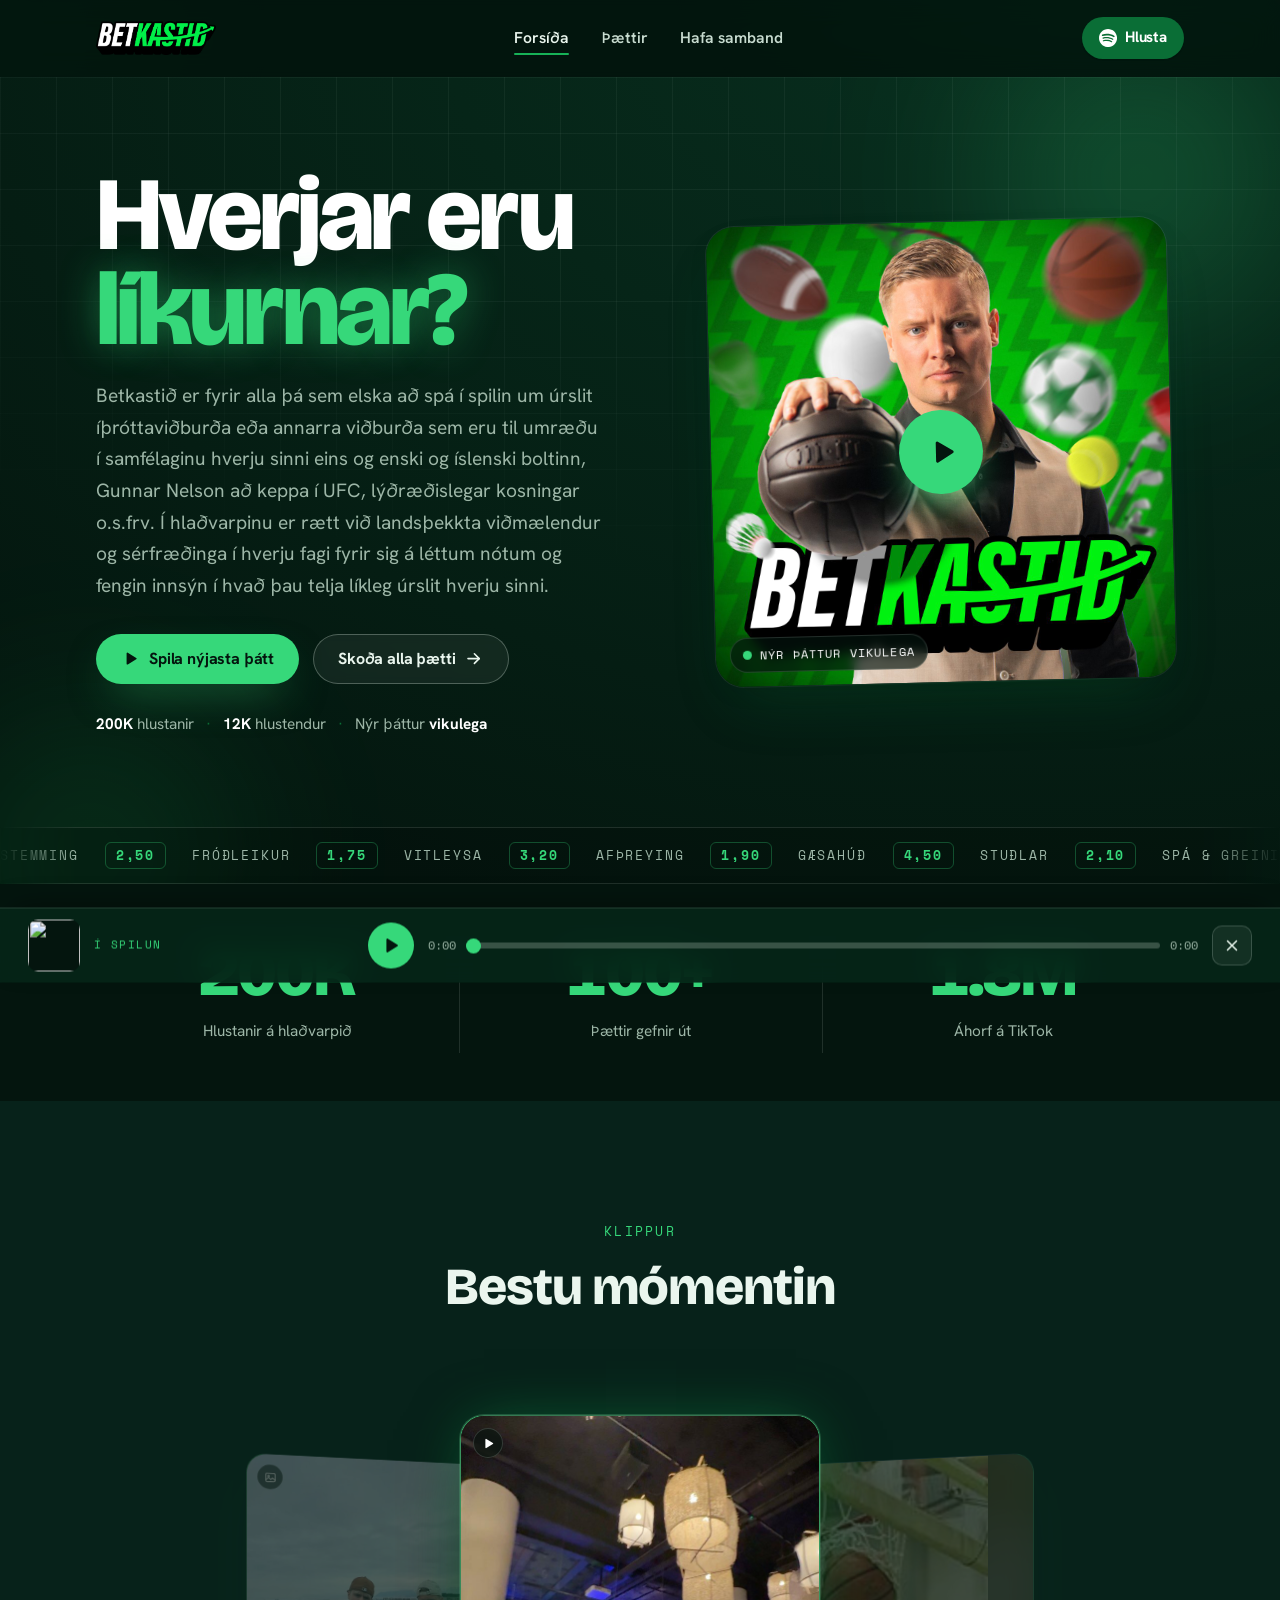
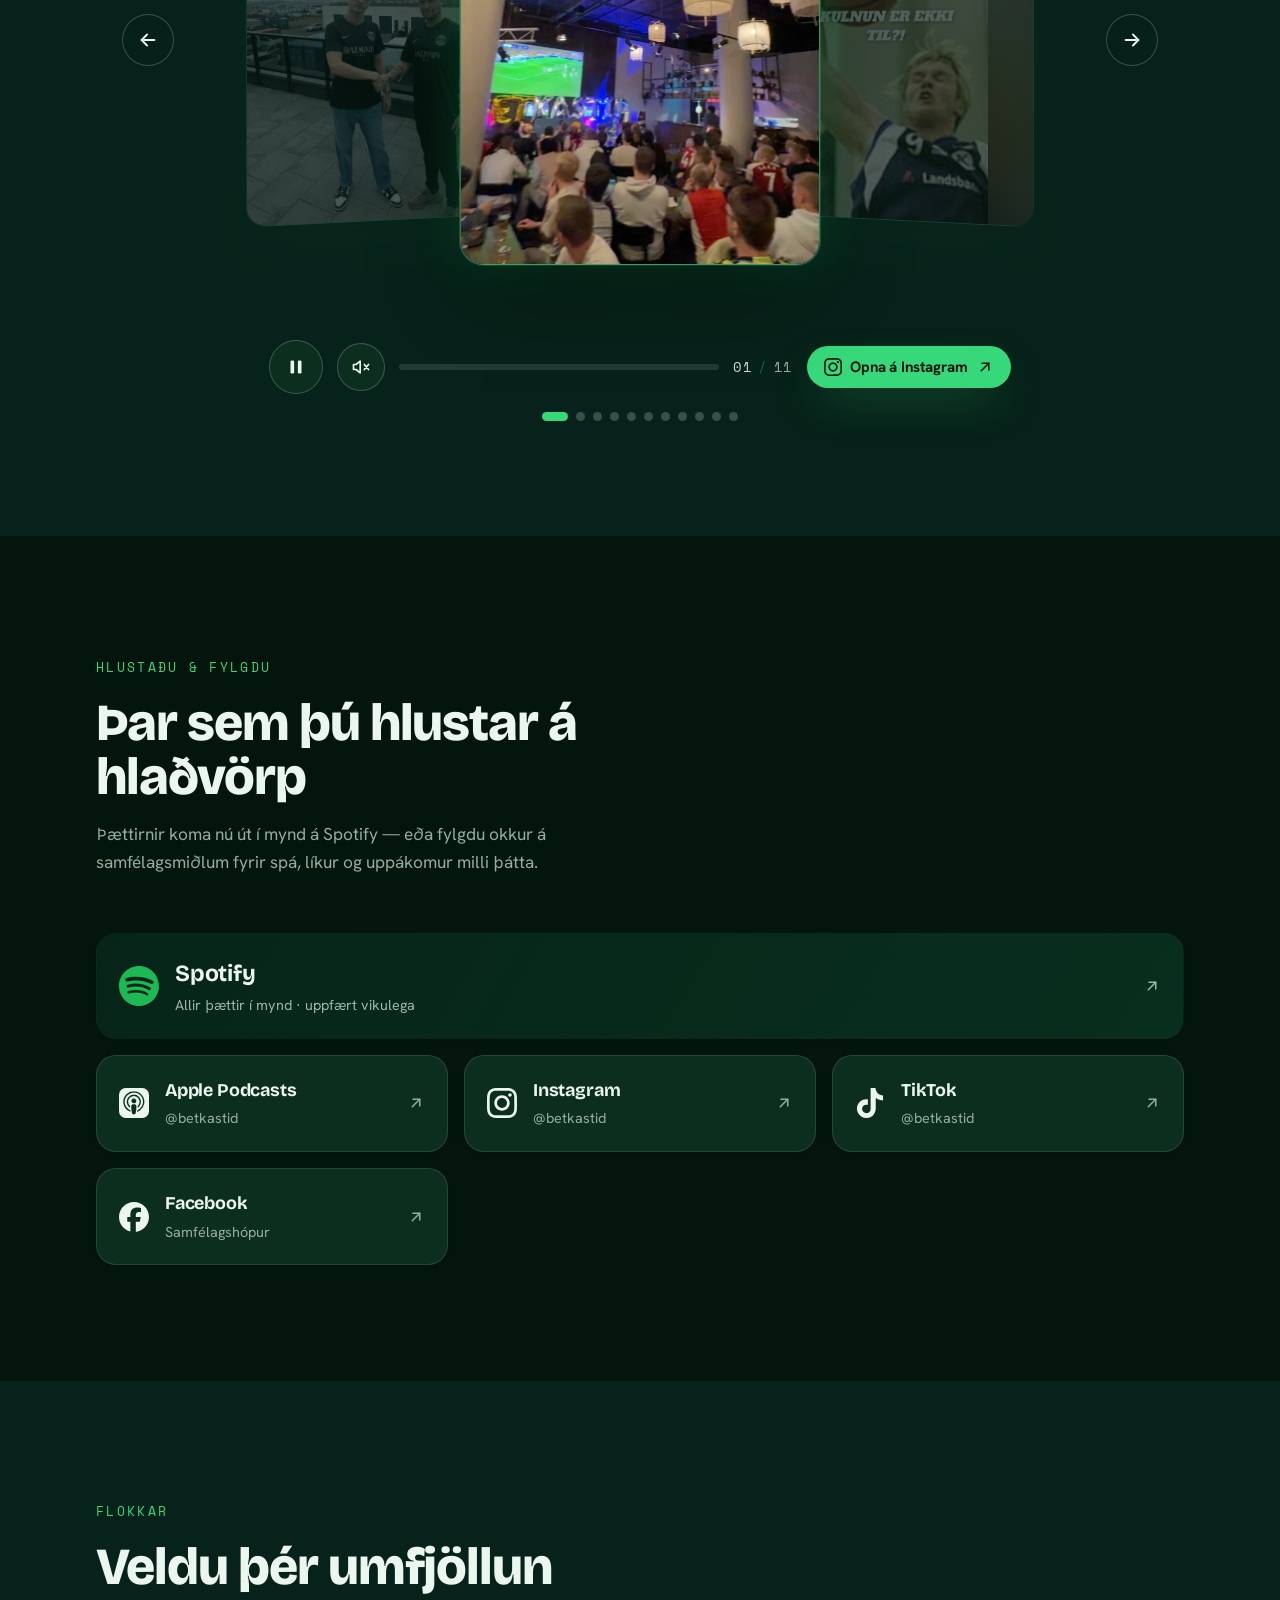
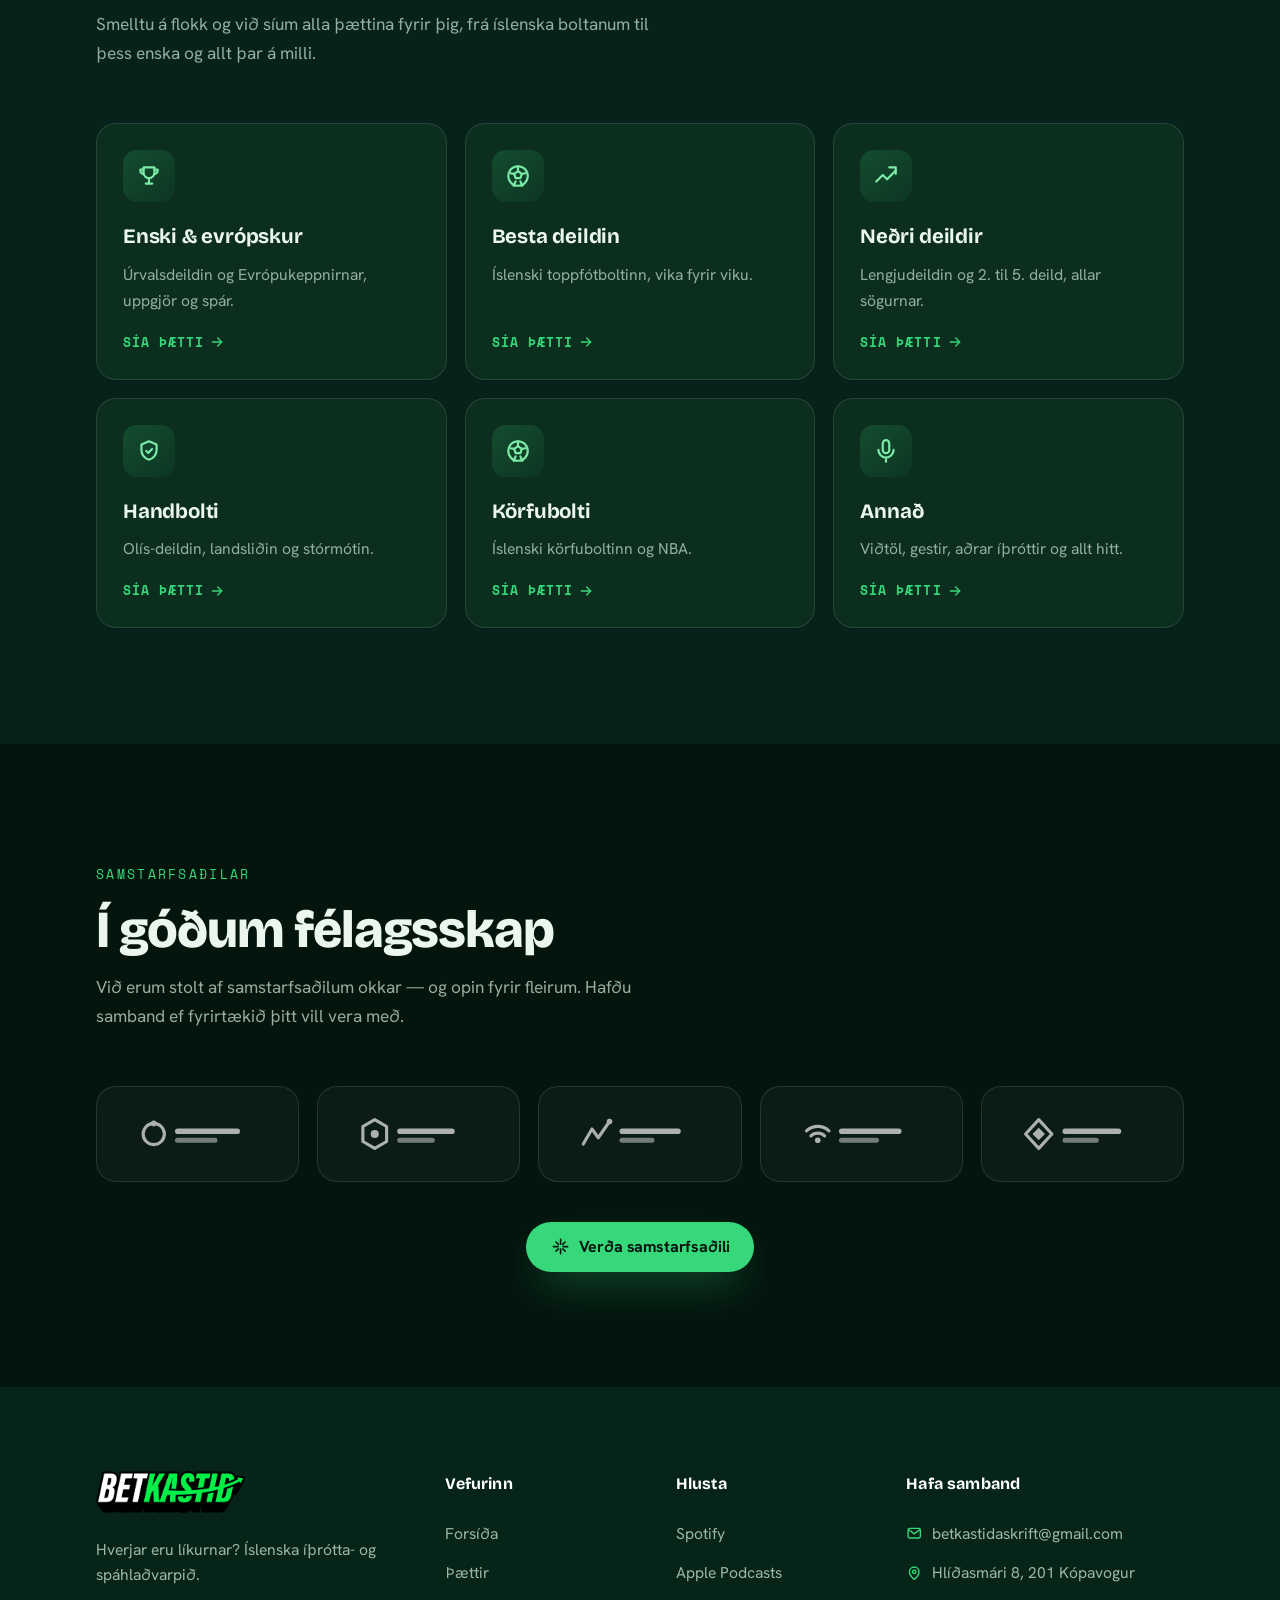
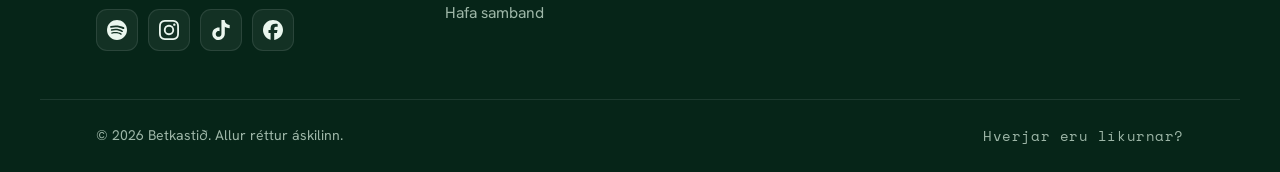
==== index.html @ d3a2aeb3 "Center clips heading; drop subtext and "Fleiri klippur" button Center the "Bestu mómentin" heading a" ====
<!DOCTYPE html>
<html lang="is">
<head>
  <meta charset="UTF-8" />
  <meta name="viewport" content="width=device-width, initial-scale=1, viewport-fit=cover" />
  <script>document.documentElement.classList.add("js");</script>
  <title>Betkastið · Hverjar eru líkurnar?</title>
  <meta name="description" content="Betkastið er hlaðvarpið þar sem við spáum í spilin um úrslit íþróttaviðburða og ræðum málefni líðandi stundar í samfélaginu, af viti, gríni og greiningu." />
  <meta name="theme-color" content="#062518" />
  <meta name="color-scheme" content="dark" />
  <link rel="canonical" href="https://betkastid.is/" />

  <!-- Open Graph / social -->
  <meta property="og:type" content="website" />
  <meta property="og:title" content="Betkastið · Hverjar eru líkurnar?" />
  <meta property="og:description" content="Betkastið er hlaðvarpið þar sem við spáum í spilin um úrslit íþróttaviðburða og ræðum málefni líðandi stundar í samfélaginu, af viti, gríni og greiningu." />
  <meta property="og:locale" content="is_IS" />
  <meta property="og:site_name" content="Betkastið" />
  <meta property="og:url" content="https://betkastid.is/" />
  <meta property="og:image" content="https://betkastid.is/assets/cover-betkastid.jpg" />
  <meta property="og:image:width" content="1200" />
  <meta property="og:image:height" content="1200" />
  <meta property="og:image:alt" content="Betkastið, íþrótta- og spáhlaðvarp" />
  <meta name="twitter:card" content="summary_large_image" />
  <meta name="twitter:image" content="https://betkastid.is/assets/cover-betkastid.jpg" />

  <!-- Favicon / app icons -->
  <link rel="icon" type="image/png" sizes="32x32" href="assets/favicon-32.png" />
  <link rel="icon" type="image/png" sizes="512x512" href="assets/icon-512.png" />
  <link rel="apple-touch-icon" href="assets/apple-touch-icon.png" />

  <link rel="preconnect" href="https://fonts.googleapis.com" />
  <link rel="preconnect" href="https://fonts.gstatic.com" crossorigin />
  <link href="https://fonts.googleapis.com/css2?family=Bricolage+Grotesque:opsz,wght@12..96,600;12..96,700;12..96,800&family=Hanken+Grotesk:wght@400;500;600;700&family=Space+Mono:wght@400;700&display=swap" rel="stylesheet" />

  <link rel="stylesheet" href="styles.css" />
  <script type="application/ld+json">
  {
    "@context": "https://schema.org",
    "@type": "PodcastSeries",
    "name": "Betkastið",
    "alternateName": "Hverjar eru líkurnar?",
    "description": "Íslenska íþrótta- og spáhlaðvarpið. Spá, líkur og léttar samræður um stóru málin — íþróttaviðburði og málefni líðandi stundar.",
    "inLanguage": "is",
    "url": "https://betkastid.is",
    "image": "https://betkastid.is/assets/cover-betkastid.jpg",
    "sameAs": [
      "https://open.spotify.com/show/7bT5TGtyCpSrZZnTYmk7fm",
      "https://www.instagram.com/betkastid/",
      "https://www.tiktok.com/@betkastid"
    ]
  }
  </script>
</head>
<body>
  <a class="skip-link" href="#efni">Beint í meginmál</a>

  <svg aria-hidden="true" focusable="false" width="0" height="0" style="position:absolute">
    <!-- Brand glyphs (fill, 24x24) -->
    <symbol id="i-spotify" viewBox="0 0 24 24"><path d="M12 0C5.4 0 0 5.4 0 12s5.4 12 12 12 12-5.4 12-12S18.66 0 12 0zm5.521 17.34c-.24.359-.66.48-1.021.24-2.82-1.74-6.36-2.101-10.561-1.141-.418.122-.779-.179-.899-.539-.12-.421.18-.78.54-.9 4.56-1.021 8.52-.6 11.64 1.32.42.18.479.659.301 1.02zm1.44-3.3c-.301.42-.841.6-1.262.3-3.239-1.98-8.159-2.58-11.939-1.38-.479.12-1.02-.12-1.14-.6-.12-.48.12-1.021.6-1.141C9.6 9.9 15 10.561 18.72 12.84c.361.181.54.78.241 1.2zm.12-3.36C15.24 8.4 8.82 8.16 5.16 9.301c-.6.179-1.2-.181-1.38-.721-.18-.601.18-1.2.72-1.381 4.26-1.26 11.28-1.02 15.721 1.621.539.3.719 1.02.419 1.56-.299.421-1.02.599-1.559.3z"/></symbol>
    <symbol id="i-apple" viewBox="0 0 24 24"><path d="M5.34 0A5.328 5.328 0 000 5.34v13.32A5.328 5.328 0 005.34 24h13.32A5.328 5.328 0 0024 18.66V5.34A5.328 5.328 0 0018.66 0zm6.525 2.568c2.336 0 4.448.902 6.056 2.587 1.224 1.272 1.912 2.619 2.264 4.392.12.59.12 2.2.007 2.864a8.506 8.506 0 01-3.24 5.296c-.608.46-2.096 1.261-2.336 1.261-.088 0-.096-.091-.056-.46.072-.592.144-.715.48-.856.536-.224 1.448-.874 2.008-1.435a7.644 7.644 0 002.008-3.536c.208-.824.184-2.656-.048-3.504-.728-2.696-2.928-4.792-5.624-5.352-.784-.16-2.208-.16-3 0-2.728.56-4.984 2.76-5.672 5.528-.184.752-.184 2.584 0 3.336.456 1.832 1.64 3.512 3.192 4.512.304.2.672.408.824.472.336.144.408.264.472.856.04.36.03.464-.056.464-.056 0-.464-.176-.896-.384l-.04-.03c-2.472-1.216-4.056-3.274-4.632-6.012-.144-.706-.168-2.392-.03-3.04.36-1.74 1.048-3.1 2.192-4.304 1.648-1.737 3.768-2.656 6.128-2.656zm.134 2.81c.409.004.803.04 1.106.106 2.784.62 4.76 3.408 4.376 6.174-.152 1.114-.536 2.03-1.216 2.88-.336.43-1.152 1.15-1.296 1.15-.023 0-.048-.272-.048-.603v-.605l.416-.496c1.568-1.878 1.456-4.502-.256-6.224-.664-.67-1.432-1.064-2.424-1.246-.64-.118-.776-.118-1.448-.008-1.02.167-1.81.562-2.512 1.256-1.72 1.704-1.832 4.342-.264 6.222l.413.496v.608c0 .336-.027.608-.06.608-.03 0-.264-.16-.512-.36l-.034-.011c-.832-.664-1.568-1.842-1.872-2.997-.184-.698-.184-2.024.008-2.72.504-1.878 1.888-3.335 3.808-4.019.41-.145 1.133-.22 1.814-.211zm-.13 2.99c.31 0 .62.06.844.178.488.253.888.745 1.04 1.259.464 1.578-1.208 2.96-2.72 2.254h-.015c-.712-.331-1.096-.956-1.104-1.77 0-.733.408-1.371 1.112-1.745.224-.117.534-.176.844-.176zm-.011 4.728c.988-.004 1.706.349 1.97.97.198.464.124 1.932-.218 4.302-.232 1.656-.36 2.074-.68 2.356-.44.39-1.064.498-1.656.288h-.003c-.716-.257-.87-.605-1.164-2.644-.341-2.37-.416-3.838-.218-4.302.262-.616.974-.966 1.97-.97z"/></symbol>
    <symbol id="i-youtube" viewBox="0 0 24 24"><path d="M23.498 6.186a3.016 3.016 0 0 0-2.122-2.136C19.505 3.545 12 3.545 12 3.545s-7.505 0-9.377.505A3.017 3.017 0 0 0 .502 6.186C0 8.07 0 12 0 12s0 3.93.502 5.814a3.016 3.016 0 0 0 2.122 2.136c1.871.505 9.376.505 9.376.505s7.505 0 9.377-.505a3.015 3.015 0 0 0 2.122-2.136C24 15.93 24 12 24 12s0-3.93-.502-5.814zM9.545 15.568V8.432L15.818 12l-6.273 3.568z"/></symbol>
    <symbol id="i-instagram" viewBox="0 0 24 24"><path d="M7.0301.084c-1.2768.0602-2.1487.264-2.911.5634-.7888.3075-1.4575.72-2.1228 1.3877-.6652.6677-1.075 1.3368-1.3802 2.127-.2954.7638-.4956 1.6365-.552 2.914-.0564 1.2775-.0689 1.6882-.0626 4.947.0062 3.2586.0206 3.6671.0825 4.9473.061 1.2765.264 2.1482.5635 2.9107.308.7889.72 1.4573 1.388 2.1228.6679.6655 1.3365 1.0743 2.1285 1.38.7632.295 1.6361.4961 2.9134.552 1.2773.056 1.6884.069 4.9462.0627 3.2578-.0062 3.668-.0207 4.9478-.0814 1.28-.0607 2.147-.2652 2.9098-.5633.7889-.3086 1.4578-.72 2.1228-1.3881.665-.6682 1.0745-1.3378 1.3795-2.1284.2957-.7632.4966-1.636.552-2.9124.056-1.2809.0692-1.6898.063-4.948-.0063-3.2583-.021-3.6668-.0817-4.9465-.0607-1.2797-.264-2.1487-.5633-2.9117-.3084-.7889-.72-1.4568-1.3876-2.1228C21.2982 1.33 20.628.9208 19.8378.6165 19.074.321 18.2017.1197 16.9244.0645 15.6471.0093 15.236-.005 11.977.0014 8.718.0076 8.31.0215 7.0301.0839m.1402 21.6932c-1.17-.0509-1.8053-.2453-2.2287-.408-.5606-.216-.96-.4771-1.3819-.895-.422-.4178-.6811-.8186-.9-1.378-.1644-.4234-.3624-1.058-.4171-2.228-.0595-1.2645-.072-1.6442-.079-4.848-.007-3.2037.0053-3.583.0607-4.848.05-1.169.2456-1.805.408-2.2282.216-.5613.4762-.96.895-1.3816.4188-.4217.8184-.6814 1.3783-.9003.423-.1651 1.0575-.3614 2.227-.4171 1.2655-.06 1.6447-.072 4.848-.079 3.2033-.007 3.5835.005 4.8495.0608 1.169.0508 1.8053.2445 2.228.408.5608.216.96.4754 1.3816.895.4217.4194.6816.8176.9005 1.3787.1653.4217.3617 1.056.4169 2.2263.0602 1.2655.0739 1.645.0796 4.848.0058 3.203-.0055 3.5834-.061 4.848-.051 1.17-.245 1.8055-.408 2.2294-.216.5604-.4763.96-.8954 1.3814-.419.4215-.8181.6811-1.3783.9-.4224.1649-1.0577.3617-2.2262.4174-1.2656.0595-1.6448.072-4.8493.079-3.2045.007-3.5825-.006-4.848-.0608M16.953 5.5864A1.44 1.44 0 1 0 18.39 4.144a1.44 1.44 0 0 0-1.437 1.4424M5.8385 12.012c.0067 3.4032 2.7706 6.1557 6.173 6.1493 3.4026-.0065 6.157-2.7701 6.1506-6.1733-.0065-3.4032-2.771-6.1565-6.174-6.1498-3.403.0067-6.156 2.771-6.1496 6.1738M8 12.0077a4 4 0 1 1 4.008 3.9921A3.9996 3.9996 0 0 1 8 12.0077"/></symbol>
    <symbol id="i-tiktok" viewBox="0 0 24 24"><path d="M12.525.02c1.31-.02 2.61-.01 3.91-.02.08 1.53.63 3.09 1.75 4.17 1.12 1.11 2.7 1.62 4.24 1.79v4.03c-1.44-.05-2.89-.35-4.2-.97-.57-.26-1.1-.59-1.62-.93-.01 2.92.01 5.84-.02 8.75-.08 1.4-.54 2.79-1.35 3.94-1.31 1.92-3.58 3.17-5.91 3.21-1.43.08-2.86-.31-4.08-1.03-2.02-1.19-3.44-3.37-3.65-5.71-.02-.5-.03-1-.01-1.49.18-1.9 1.12-3.72 2.58-4.96 1.66-1.44 3.98-2.13 6.15-1.72.02 1.48-.04 2.96-.04 4.44-.99-.32-2.15-.23-3.02.37-.63.41-1.11 1.04-1.36 1.75-.21.51-.15 1.07-.14 1.61.24 1.64 1.82 3.02 3.5 2.87 1.12-.01 2.19-.66 2.77-1.61.19-.33.4-.67.41-1.06.1-1.79.06-3.57.07-5.36.01-4.03-.01-8.05.02-12.07z"/></symbol>
    <symbol id="i-facebook" viewBox="0 0 24 24"><path d="M9.101 23.691v-7.98H6.627v-3.667h2.474v-1.58c0-4.085 1.848-5.978 5.858-5.978.401 0 .955.042 1.468.103a8.68 8.68 0 0 1 1.141.195v3.325a8.623 8.623 0 0 0-.653-.036 26.805 26.805 0 0 0-.733-.009c-.707 0-1.259.096-1.675.309a1.686 1.686 0 0 0-.679.622c-.258.42-.374.995-.374 1.752v1.297h3.919l-.386 2.103-.287 1.564h-3.246v8.245C19.396 23.238 24 18.179 24 12.044c0-6.627-5.373-12-12-12s-12 5.373-12 12c0 5.625 3.872 10.35 9.101 11.647z"/></symbol>

    <!-- UI glyphs (stroke, 24x24) -->
    <symbol id="i-play" viewBox="0 0 24 24"><path d="M7 5.5v13a1 1 0 0 0 1.52.86l10.5-6.5a1 1 0 0 0 0-1.72L8.52 4.64A1 1 0 0 0 7 5.5Z"/></symbol>
    <symbol id="i-pause" viewBox="0 0 24 24"><rect x="6" y="5" width="4" height="14" rx="1.4"/><rect x="14" y="5" width="4" height="14" rx="1.4"/></symbol>
    <symbol id="i-arrow-ur" viewBox="0 0 24 24" fill="none" stroke="currentColor" stroke-width="2" stroke-linecap="round" stroke-linejoin="round"><path d="M7 17 17 7"/><path d="M8 7h9v9"/></symbol>
    <symbol id="i-arrow-r" viewBox="0 0 24 24" fill="none" stroke="currentColor" stroke-width="2" stroke-linecap="round" stroke-linejoin="round"><path d="M5 12h14"/><path d="m13 6 6 6-6 6"/></symbol>
    <symbol id="i-menu" viewBox="0 0 24 24" fill="none" stroke="currentColor" stroke-width="2" stroke-linecap="round"><path d="M3 6h18M3 12h18M3 18h18"/></symbol>
    <symbol id="i-close" viewBox="0 0 24 24" fill="none" stroke="currentColor" stroke-width="2" stroke-linecap="round"><path d="M6 6 18 18M18 6 6 18"/></symbol>
    <symbol id="i-search" viewBox="0 0 24 24" fill="none" stroke="currentColor" stroke-width="2" stroke-linecap="round" stroke-linejoin="round"><circle cx="11" cy="11" r="7"/><path d="m20 20-3.6-3.6"/></symbol>
    <symbol id="i-star" viewBox="0 0 24 24"><path d="m12 2.5 2.95 5.98 6.6.96-4.77 4.65 1.12 6.57L12 18.56l-5.9 3.1 1.13-6.57L2.45 9.44l6.6-.96L12 2.5Z"/></symbol>
    <symbol id="i-check" viewBox="0 0 24 24" fill="none" stroke="currentColor" stroke-width="2.4" stroke-linecap="round" stroke-linejoin="round"><path d="m20 6-11 11-5-5"/></symbol>
    <symbol id="i-trend" viewBox="0 0 24 24" fill="none" stroke="currentColor" stroke-width="2" stroke-linecap="round" stroke-linejoin="round"><path d="M3 17 9 11l4 4 8-8"/><path d="M15 4h6v6"/></symbol>
    <symbol id="i-mic" viewBox="0 0 24 24" fill="none" stroke="currentColor" stroke-width="2" stroke-linecap="round" stroke-linejoin="round"><rect x="9" y="2" width="6" height="12" rx="3"/><path d="M5 11a7 7 0 0 0 14 0M12 18v4"/></symbol>
    <symbol id="i-calendar" viewBox="0 0 24 24" fill="none" stroke="currentColor" stroke-width="2" stroke-linecap="round" stroke-linejoin="round"><rect x="3" y="5" width="18" height="16" rx="2.5"/><path d="M3 9h18M8 3v4M16 3v4"/></symbol>
    <symbol id="i-ball" viewBox="0 0 24 24" fill="none" stroke="currentColor" stroke-width="2" stroke-linecap="round" stroke-linejoin="round"><circle cx="12" cy="12" r="9"/><path d="M12 7.5 15.5 10l-1.3 4h-4.4L8.5 10 12 7.5Z"/><path d="M12 3v4.5M5 9.5l3.5.5M19 9.5l-3.5.5M8 21l1.8-4M16 21l-1.8-4"/></symbol>
    <symbol id="i-trophy" viewBox="0 0 24 24" fill="none" stroke="currentColor" stroke-width="2" stroke-linecap="round" stroke-linejoin="round"><path d="M7 4h10v5a5 5 0 0 1-10 0V4Z"/><path d="M7 6H4v1a3 3 0 0 0 3 3M17 6h3v1a3 3 0 0 1-3 3M9 19h6M12 14v5"/></symbol>
    <symbol id="i-shield" viewBox="0 0 24 24" fill="none" stroke="currentColor" stroke-width="2" stroke-linecap="round" stroke-linejoin="round"><path d="M12 3 5 6v5c0 4.2 2.9 8 7 9 4.1-1 7-4.8 7-9V6l-7-3Z"/><path d="m9.5 12 1.8 1.8 3.5-3.6"/></symbol>
    <symbol id="i-mail" viewBox="0 0 24 24" fill="none" stroke="currentColor" stroke-width="2" stroke-linecap="round" stroke-linejoin="round"><rect x="3" y="5" width="18" height="14" rx="2.5"/><path d="m4 7 8 6 8-6"/></symbol>
    <symbol id="i-pin" viewBox="0 0 24 24" fill="none" stroke="currentColor" stroke-width="2" stroke-linecap="round" stroke-linejoin="round"><path d="M12 21s7-5.5 7-11a7 7 0 0 0-14 0c0 5.5 7 11 7 11Z"/><circle cx="12" cy="10" r="2.5"/></symbol>
    <symbol id="i-spark" viewBox="0 0 24 24" fill="none" stroke="currentColor" stroke-width="2" stroke-linecap="round" stroke-linejoin="round"><path d="M12 3v6M12 15v6M3 12h6M15 12h6"/><path d="m6.3 6.3 3 3M14.7 14.7l3 3M17.7 6.3l-3 3M9.3 14.7l-3 3"/></symbol>
    <symbol id="i-quote" viewBox="0 0 24 24"><path d="M9.5 6C6.5 6 4 8.5 4 11.5V18h6.5v-6.5H7.2c0-1.8 1-3 2.8-3.2L9.5 6Zm10 0c-3 0-5.5 2.5-5.5 5.5V18H20.5v-6.5h-3.3c0-1.8 1-3 2.8-3.2L19.5 6Z"/></symbol>
    <symbol id="i-volume" viewBox="0 0 24 24" fill="none" stroke="currentColor" stroke-width="2" stroke-linecap="round" stroke-linejoin="round"><path d="M11 5 6 9H3v6h3l5 4V5Z"/><path d="M15.5 8.5a5 5 0 0 1 0 7M18.5 5.5a9 9 0 0 1 0 13"/></symbol>
    <symbol id="i-mute" viewBox="0 0 24 24" fill="none" stroke="currentColor" stroke-width="2" stroke-linecap="round" stroke-linejoin="round"><path d="M11 5 6 9H3v6h3l5 4V5Z"/><path d="m16 9 5 6M21 9l-5 6"/></symbol>
    <symbol id="i-image" viewBox="0 0 24 24" fill="none" stroke="currentColor" stroke-width="2" stroke-linecap="round" stroke-linejoin="round"><rect x="3" y="4" width="18" height="16" rx="2.5"/><circle cx="8.5" cy="9.5" r="1.5"/><path d="m4 16.5 4.5-4.5 4 4 3-3L21 17"/></symbol>
  </svg>

  <!-- ============ HEADER ============ -->
  <header class="site-header" id="efst" data-header>
    <div class="container header-inner">
      <a class="brand" href="index.html" aria-label="Betkastið forsíða">
        <img class="brand-logo" src="assets/logo-betkastid.png" alt="Betkastið" width="778" height="220" />
      </a>

      <nav class="nav" id="primary-nav" aria-label="Aðalvalmynd">
        <a href="index.html" aria-current="page">Forsíða</a>
        <a href="thaettir.html">Þættir</a>
        <a href="hafa-samband.html">Hafa samband</a>
      </nav>

      <div class="header-actions">
        <a class="btn btn-primary btn-sm" href="https://open.spotify.com/show/7bT5TGtyCpSrZZnTYmk7fm" target="_blank" rel="noopener">
          <svg class="ic" aria-hidden="true"><use href="#i-spotify"></use></svg>
          <span>Hlusta</span>
        </a>
        <button class="nav-toggle" type="button" aria-label="Opna valmynd" aria-expanded="false" aria-controls="primary-nav" data-nav-toggle>
          <svg class="ic" aria-hidden="true"><use href="#i-menu"></use></svg>
        </button>
      </div>
    </div>
  </header>

  <main id="efni">

    <!-- ============ HERO ============ -->
    <section class="hero">
      <div class="hero-bg" aria-hidden="true">
        <span class="glow glow-1"></span>
        <span class="glow glow-2"></span>
        <span class="grid-lines"></span>
      </div>

      <div class="container hero-grid">
        <div class="hero-copy">
          <h1 class="hero-title">Hverjar eru<br><span class="accent">líkurnar?</span></h1>
          <p class="hero-lead">
            Betkastið er fyrir alla þá sem elska að spá í spilin um úrslit íþróttaviðburða
            eða annarra viðburða sem eru til umræðu í samfélaginu hverju sinni eins og enski
            og íslenski boltinn, Gunnar Nelson að keppa í UFC, lýðræðislegar kosningar o.s.frv.
            Í hlaðvarpinu er rætt við landsþekkta viðmælendur og sérfræðinga í hverju fagi
            fyrir sig á léttum nótum og fengin innsýn í hvað þau telja líkleg úrslit hverju sinni.
          </p>

          <div class="hero-cta">
            <button class="btn btn-bright" type="button" id="play-latest" data-play-latest>
              <svg class="ic" aria-hidden="true"><use href="#i-play"></use></svg>
              Spila nýjasta þátt
            </button>
            <a class="btn btn-ghost-dark" href="thaettir.html">
              Skoða alla þætti
              <svg class="ic" aria-hidden="true"><use href="#i-arrow-r"></use></svg>
            </a>
          </div>

          <p class="hero-stats">
            <span><strong>200K</strong> hlustanir</span>
            <span class="hero-stats-dot" aria-hidden="true">·</span>
            <span><strong>12K</strong> hlustendur</span>
            <span class="hero-stats-dot" aria-hidden="true">·</span>
            <span>Nýr þáttur <strong>vikulega</strong></span>
          </p>
        </div>

        <div class="hero-figure">
          <div class="hero-cover">
            <img class="hero-cover-img" src="assets/cover-betkastid.jpg" alt="Betkastið — íþrótta- og spáhlaðvarpið" width="900" height="900" />
            <button class="hero-cover-play" type="button" data-play-latest aria-label="Spila nýjasta þátt">
              <svg class="ic" aria-hidden="true"><use href="#i-play"></use></svg>
            </button>
            <span class="hero-cover-tag"><span class="pulse" aria-hidden="true"></span> Nýr þáttur vikulega</span>
          </div>
        </div>
      </div>

      <div class="ticker" aria-hidden="true">
        <div class="ticker-track">
          <span>Stemming</span><span class="odd">2,50</span>
          <span>Fróðleikur</span><span class="odd">1,75</span>
          <span>Vitleysa</span><span class="odd">3,20</span>
          <span>Afþreying</span><span class="odd">1,90</span>
          <span>Gæsahúð</span><span class="odd">4,50</span>
          <span>Stuðlar</span><span class="odd">2,10</span>
          <span>Spá &amp; greining</span><span class="odd">1,60</span>
          <span>Hverjar eru líkurnar?</span><span class="odd">★</span>
          <span>Stemming</span><span class="odd">2,50</span>
          <span>Fróðleikur</span><span class="odd">1,75</span>
          <span>Vitleysa</span><span class="odd">3,20</span>
          <span>Afþreying</span><span class="odd">1,90</span>
          <span>Gæsahúð</span><span class="odd">4,50</span>
          <span>Stuðlar</span><span class="odd">2,10</span>
          <span>Spá &amp; greining</span><span class="odd">1,60</span>
          <span>Hverjar eru líkurnar?</span><span class="odd">★</span>
        </div>
      </div>
    </section>

    <!-- ============ STATS ============ -->
    <section class="stats" aria-label="Tölfræði">
      <div class="container stats-grid">
        <div class="stat" data-reveal>
          <span class="stat-num" data-count="200" data-suffix="K">0</span>
          <span class="stat-label">Hlustanir á hlaðvarpið</span>
        </div>
        <div class="stat" data-reveal>
          <span class="stat-num" data-count="100" data-suffix="+">0</span>
          <span class="stat-label">Þættir gefnir út</span>
        </div>
        <div class="stat" data-reveal>
          <span class="stat-num" data-count="1.8" data-decimals="1" data-dec-sep="." data-suffix="M">0</span>
          <span class="stat-label">Áhorf á TikTok</span>
        </div>
      </div>
    </section>

    <!-- ============ CLIPS ============ -->
    <section class="section section-alt" id="klippur">
      <div class="container">
        <header class="section-head section-head-center" data-reveal>
          <p class="eyebrow">Klippur</p>
          <h2 class="section-title">Bestu mómentin</h2>
        </header>

        <!-- Sjálfspilandi klippu-skyggnusýning (coverflow). Myndböndin eru hýst í
             assets/clips/ (sótt af Instagram @betkastid) og spilast beint á síðunni;
             myndafærslur birtast sem myndir. Bættu við klippu með því að afrita <li>
             hér að neðan — data-type="video" með .mp4 + .jpg, eða data-type="image"
             með .jpg. Teljari, punktar, hljóð og spilun uppfærast sjálfkrafa. -->
        <div class="clipshow" data-clipshow data-interval="6000" role="group"
             aria-roledescription="skyggnusýning" aria-label="Klippur úr Betkastinu" data-reveal>
          <div class="clipshow-stage" data-clipshow-stage>
            <button class="clipshow-arrow clipshow-arrow-prev" type="button" data-clipshow-prev aria-label="Fyrri klippa">
              <svg class="ic" aria-hidden="true"><use href="#i-arrow-r"></use></svg>
            </button>

            <ul class="clipshow-viewport" data-clipshow-viewport>
              <li class="clipshow-slide" data-code="DIOZ1B8IQmy" data-type="video">
                <div class="clipshow-card">
                  <span class="clipshow-bg" style="background-image:url('assets/clips/DIOZ1B8IQmy.jpg')" aria-hidden="true"></span>
                  <video class="clipshow-media" data-src="assets/clips/DIOZ1B8IQmy.mp4" poster="assets/clips/DIOZ1B8IQmy.jpg" muted playsinline preload="none"></video>
                  <span class="clipshow-spin" aria-hidden="true"></span>
                  <span class="clipshow-chip" aria-hidden="true"><svg class="ic"><use href="#i-play"></use></svg></span>
                </div>
              </li>
              <li class="clipshow-slide" data-code="DH3VOeUITXb" data-type="video">
                <div class="clipshow-card">
                  <span class="clipshow-bg" style="background-image:url('assets/clips/DH3VOeUITXb.jpg')" aria-hidden="true"></span>
                  <video class="clipshow-media" data-src="assets/clips/DH3VOeUITXb.mp4" poster="assets/clips/DH3VOeUITXb.jpg" muted playsinline preload="none"></video>
                  <span class="clipshow-spin" aria-hidden="true"></span>
                  <span class="clipshow-chip" aria-hidden="true"><svg class="ic"><use href="#i-play"></use></svg></span>
                </div>
              </li>
              <li class="clipshow-slide" data-code="DFThpbJApca" data-type="image">
                <div class="clipshow-card">
                  <span class="clipshow-bg" style="background-image:url('assets/clips/DFThpbJApca.jpg')" aria-hidden="true"></span>
                  <img class="clipshow-media" src="assets/clips/DFThpbJApca.jpg" alt="Betkastið — Instagram-mynd 3" loading="lazy" />
                  <span class="clipshow-chip" aria-hidden="true"><svg class="ic"><use href="#i-image"></use></svg></span>
                </div>
              </li>
              <li class="clipshow-slide" data-code="DC9tdAVAmMA" data-type="image">
                <div class="clipshow-card">
                  <span class="clipshow-bg" style="background-image:url('assets/clips/DC9tdAVAmMA.jpg')" aria-hidden="true"></span>
                  <img class="clipshow-media" src="assets/clips/DC9tdAVAmMA.jpg" alt="Betkastið — Instagram-mynd 4" loading="lazy" />
                  <span class="clipshow-chip" aria-hidden="true"><svg class="ic"><use href="#i-image"></use></svg></span>
                </div>
              </li>
              <li class="clipshow-slide" data-code="C_Iy-OmIxoG" data-type="video">
                <div class="clipshow-card">
                  <span class="clipshow-bg" style="background-image:url('assets/clips/C_Iy-OmIxoG.jpg')" aria-hidden="true"></span>
                  <video class="clipshow-media" data-src="assets/clips/C_Iy-OmIxoG.mp4" poster="assets/clips/C_Iy-OmIxoG.jpg" muted playsinline preload="none"></video>
                  <span class="clipshow-spin" aria-hidden="true"></span>
                  <span class="clipshow-chip" aria-hidden="true"><svg class="ic"><use href="#i-play"></use></svg></span>
                </div>
              </li>
              <li class="clipshow-slide" data-code="C896d92I-yA" data-type="image">
                <div class="clipshow-card">
                  <span class="clipshow-bg" style="background-image:url('assets/clips/C896d92I-yA.jpg')" aria-hidden="true"></span>
                  <img class="clipshow-media" src="assets/clips/C896d92I-yA.jpg" alt="Betkastið — Instagram-mynd 6" loading="lazy" />
                  <span class="clipshow-chip" aria-hidden="true"><svg class="ic"><use href="#i-image"></use></svg></span>
                </div>
              </li>
              <li class="clipshow-slide" data-code="C8xGVy1orl5" data-type="video">
                <div class="clipshow-card">
                  <span class="clipshow-bg" style="background-image:url('assets/clips/C8xGVy1orl5.jpg')" aria-hidden="true"></span>
                  <video class="clipshow-media" data-src="assets/clips/C8xGVy1orl5.mp4" poster="assets/clips/C8xGVy1orl5.jpg" muted playsinline preload="none"></video>
                  <span class="clipshow-spin" aria-hidden="true"></span>
                  <span class="clipshow-chip" aria-hidden="true"><svg class="ic"><use href="#i-play"></use></svg></span>
                </div>
              </li>
              <li class="clipshow-slide" data-code="C8VQfnKg4bF" data-type="image">
                <div class="clipshow-card">
                  <span class="clipshow-bg" style="background-image:url('assets/clips/C8VQfnKg4bF.jpg')" aria-hidden="true"></span>
                  <img class="clipshow-media" src="assets/clips/C8VQfnKg4bF.jpg" alt="Betkastið — Instagram-mynd 8" loading="lazy" />
                  <span class="clipshow-chip" aria-hidden="true"><svg class="ic"><use href="#i-image"></use></svg></span>
                </div>
              </li>
              <li class="clipshow-slide" data-code="C76pStEoEjS" data-type="image">
                <div class="clipshow-card">
                  <span class="clipshow-bg" style="background-image:url('assets/clips/C76pStEoEjS.jpg')" aria-hidden="true"></span>
                  <img class="clipshow-media" src="assets/clips/C76pStEoEjS.jpg" alt="Betkastið — Instagram-mynd 9" loading="lazy" />
                  <span class="clipshow-chip" aria-hidden="true"><svg class="ic"><use href="#i-image"></use></svg></span>
                </div>
              </li>
              <li class="clipshow-slide" data-code="C7Knc9togKQ" data-type="image">
                <div class="clipshow-card">
                  <span class="clipshow-bg" style="background-image:url('assets/clips/C7Knc9togKQ.jpg')" aria-hidden="true"></span>
                  <img class="clipshow-media" src="assets/clips/C7Knc9togKQ.jpg" alt="Betkastið — Instagram-mynd 10" loading="lazy" />
                  <span class="clipshow-chip" aria-hidden="true"><svg class="ic"><use href="#i-image"></use></svg></span>
                </div>
              </li>
              <li class="clipshow-slide" data-code="C6GxtF9o6z7" data-type="image">
                <div class="clipshow-card">
                  <span class="clipshow-bg" style="background-image:url('assets/clips/C6GxtF9o6z7.jpg')" aria-hidden="true"></span>
                  <img class="clipshow-media" src="assets/clips/C6GxtF9o6z7.jpg" alt="Betkastið — Instagram-mynd 11" loading="lazy" />
                  <span class="clipshow-chip" aria-hidden="true"><svg class="ic"><use href="#i-image"></use></svg></span>
                </div>
              </li>
            </ul>

            <button class="clipshow-arrow clipshow-arrow-next" type="button" data-clipshow-next aria-label="Næsta klippa">
              <svg class="ic" aria-hidden="true"><use href="#i-arrow-r"></use></svg>
            </button>
          </div>

          <div class="clipshow-controls">
            <button class="clipshow-play" type="button" data-clipshow-toggle aria-label="Spila sýningu" aria-pressed="false">
              <svg class="ic ic-play" aria-hidden="true"><use href="#i-play"></use></svg>
              <svg class="ic ic-pause" aria-hidden="true"><use href="#i-pause"></use></svg>
            </button>
            <button class="clipshow-mute" type="button" data-clipshow-mute aria-label="Kveikja á hljóði" aria-pressed="false">
              <svg class="ic ic-muted" aria-hidden="true"><use href="#i-mute"></use></svg>
              <svg class="ic ic-sound" aria-hidden="true"><use href="#i-volume"></use></svg>
            </button>
            <div class="clipshow-progress" aria-hidden="true"><span class="clipshow-progress-bar" data-clipshow-bar></span></div>
            <p class="clipshow-counter" aria-hidden="true">
              <span data-clipshow-current>01</span>
              <span class="clipshow-counter-sep">/</span>
              <span>11</span>
            </p>
            <a class="clipshow-open btn btn-bright btn-sm" data-clipshow-open href="https://www.instagram.com/p/DIOZ1B8IQmy/" target="_blank" rel="noopener">
              <svg class="ic" aria-hidden="true"><use href="#i-instagram"></use></svg>
              <span>Opna á Instagram</span>
              <svg class="ic" aria-hidden="true"><use href="#i-arrow-ur"></use></svg>
            </a>
          </div>

          <div class="clipshow-dots" data-clipshow-dots role="group" aria-label="Veldu klippu"></div>

          <p class="visually-hidden" aria-live="polite" data-clipshow-live></p>
        </div>
      </div>
    </section>

    <!-- ============ LISTEN & FOLLOW ============ -->
    <section class="section" id="hlusta">
      <div class="container">
        <header class="section-head" data-reveal>
          <p class="eyebrow">Hlustaðu &amp; fylgdu</p>
          <h2 class="section-title">Þar sem þú hlustar á hlaðvörp</h2>
          <p class="section-sub">Þættirnir koma nú út í mynd á Spotify — eða fylgdu okkur á samfélagsmiðlum fyrir spá, líkur og uppákomur milli þátta.</p>
        </header>

        <div class="platform-grid">
          <a class="platform platform-feature brand-spotify" href="https://open.spotify.com/show/7bT5TGtyCpSrZZnTYmk7fm" target="_blank" rel="noopener" data-reveal>
            <svg class="platform-ic" aria-hidden="true"><use href="#i-spotify"></use></svg>
            <span class="platform-text">
              <span class="platform-name">Spotify</span>
              <span class="platform-meta">Allir þættir í mynd · uppfært vikulega</span>
            </span>
            <svg class="ic platform-go" aria-hidden="true"><use href="#i-arrow-ur"></use></svg>
          </a>
          <a class="platform" href="https://podcasts.apple.com/is/search?term=Betkasti%C3%B0" target="_blank" rel="noopener" data-reveal>
            <svg class="platform-ic" aria-hidden="true"><use href="#i-apple"></use></svg>
            <span class="platform-text">
              <span class="platform-name">Apple Podcasts</span>
              <span class="platform-meta">@betkastid</span>
            </span>
            <svg class="ic platform-go" aria-hidden="true"><use href="#i-arrow-ur"></use></svg>
          </a>
          <a class="platform brand-instagram" href="https://www.instagram.com/betkastid/" target="_blank" rel="noopener" data-reveal>
            <svg class="platform-ic" aria-hidden="true"><use href="#i-instagram"></use></svg>
            <span class="platform-text">
              <span class="platform-name">Instagram</span>
              <span class="platform-meta">@betkastid</span>
            </span>
            <svg class="ic platform-go" aria-hidden="true"><use href="#i-arrow-ur"></use></svg>
          </a>
          <a class="platform brand-tiktok" href="https://www.tiktok.com/@betkastid" target="_blank" rel="noopener" data-reveal>
            <svg class="platform-ic" aria-hidden="true"><use href="#i-tiktok"></use></svg>
            <span class="platform-text">
              <span class="platform-name">TikTok</span>
              <span class="platform-meta">@betkastid</span>
            </span>
            <svg class="ic platform-go" aria-hidden="true"><use href="#i-arrow-ur"></use></svg>
          </a>
          <a class="platform brand-facebook" href="https://www.facebook.com/search/top?q=Betkasti%C3%B0" target="_blank" rel="noopener" data-reveal>
            <svg class="platform-ic" aria-hidden="true"><use href="#i-facebook"></use></svg>
            <span class="platform-text">
              <span class="platform-name">Facebook</span>
              <span class="platform-meta">Samfélagshópur</span>
            </span>
            <svg class="ic platform-go" aria-hidden="true"><use href="#i-arrow-ur"></use></svg>
          </a>
        </div>
      </div>
    </section>

    <!-- ============ CATEGORIES ============ -->
    <section class="section section-alt" id="flokkar">
      <div class="container">
        <header class="section-head" data-reveal>
          <p class="eyebrow">Flokkar</p>
          <h2 class="section-title">Veldu þér umfjöllun</h2>
          <p class="section-sub">Smelltu á flokk og við síum alla þættina fyrir þig, frá íslenska boltanum til þess enska og allt þar á milli.</p>
        </header>

        <div class="cat-grid">
          <a class="cat-card" href="thaettir.html?flokkur=english" data-reveal>
            <span class="cat-ic"><svg aria-hidden="true"><use href="#i-trophy"></use></svg></span>
            <span class="cat-name">Enski &amp; evrópskur</span>
            <span class="cat-desc">Úrvalsdeildin og Evrópukeppnirnar, uppgjör og spár.</span>
            <span class="cat-go">Sía þætti <svg class="ic" aria-hidden="true"><use href="#i-arrow-r"></use></svg></span>
          </a>
          <a class="cat-card" href="thaettir.html?flokkur=besta" data-reveal>
            <span class="cat-ic"><svg aria-hidden="true"><use href="#i-ball"></use></svg></span>
            <span class="cat-name">Besta deildin</span>
            <span class="cat-desc">Íslenski toppfótboltinn, vika fyrir viku.</span>
            <span class="cat-go">Sía þætti <svg class="ic" aria-hidden="true"><use href="#i-arrow-r"></use></svg></span>
          </a>
          <a class="cat-card" href="thaettir.html?flokkur=nedri" data-reveal>
            <span class="cat-ic"><svg aria-hidden="true"><use href="#i-trend"></use></svg></span>
            <span class="cat-name">Neðri deildir</span>
            <span class="cat-desc">Lengjudeildin og 2. til 5. deild, allar sögurnar.</span>
            <span class="cat-go">Sía þætti <svg class="ic" aria-hidden="true"><use href="#i-arrow-r"></use></svg></span>
          </a>
          <a class="cat-card" href="thaettir.html?flokkur=handbolti" data-reveal>
            <span class="cat-ic"><svg aria-hidden="true"><use href="#i-shield"></use></svg></span>
            <span class="cat-name">Handbolti</span>
            <span class="cat-desc">Olís-deildin, landsliðin og stórmótin.</span>
            <span class="cat-go">Sía þætti <svg class="ic" aria-hidden="true"><use href="#i-arrow-r"></use></svg></span>
          </a>
          <a class="cat-card" href="thaettir.html?flokkur=karfa" data-reveal>
            <span class="cat-ic"><svg aria-hidden="true"><use href="#i-ball"></use></svg></span>
            <span class="cat-name">Körfubolti</span>
            <span class="cat-desc">Íslenski körfuboltinn og NBA.</span>
            <span class="cat-go">Sía þætti <svg class="ic" aria-hidden="true"><use href="#i-arrow-r"></use></svg></span>
          </a>
          <a class="cat-card" href="thaettir.html?flokkur=annad" data-reveal>
            <span class="cat-ic"><svg aria-hidden="true"><use href="#i-mic"></use></svg></span>
            <span class="cat-name">Annað</span>
            <span class="cat-desc">Viðtöl, gestir, aðrar íþróttir og allt hitt.</span>
            <span class="cat-go">Sía þætti <svg class="ic" aria-hidden="true"><use href="#i-arrow-r"></use></svg></span>
          </a>
        </div>
      </div>
    </section>

    <!-- ============ PARTNERS ============ -->
    <section class="section partners" id="samstarf" aria-label="Samstarfsaðilar">
      <div class="container">
        <header class="section-head" data-reveal>
          <p class="eyebrow">Samstarfsaðilar</p>
          <h2 class="section-title">Í góðum félagsskap</h2>
          <p class="section-sub">Við erum stolt af samstarfsaðilum okkar — og opin fyrir fleirum. Hafðu samband ef fyrirtækið þitt vill vera með.</p>
        </header>

        <!-- NOTE: Þetta eru placeholder-merki. Skiptu þeim út fyrir raunveruleg (transparent,
             hvít) logo samstarfsaðila — settu skrárnar í assets/partners/ og uppfærðu src + alt. -->
        <div class="partner-grid" data-reveal>
          <span class="partner-logo"><img src="assets/partners/partner-1.svg" alt="Samstarfsaðili" width="200" height="64" loading="lazy" /></span>
          <span class="partner-logo"><img src="assets/partners/partner-2.svg" alt="Samstarfsaðili" width="200" height="64" loading="lazy" /></span>
          <span class="partner-logo"><img src="assets/partners/partner-3.svg" alt="Samstarfsaðili" width="200" height="64" loading="lazy" /></span>
          <span class="partner-logo"><img src="assets/partners/partner-4.svg" alt="Samstarfsaðili" width="200" height="64" loading="lazy" /></span>
          <span class="partner-logo"><img src="assets/partners/partner-5.svg" alt="Samstarfsaðili" width="200" height="64" loading="lazy" /></span>
        </div>

        <div class="partners-cta" data-reveal>
          <a class="btn btn-bright" href="hafa-samband.html#samstarf">
            <svg class="ic" aria-hidden="true"><use href="#i-spark"></use></svg>
            Verða samstarfsaðili
          </a>
        </div>
      </div>
    </section>

  </main>

  <!-- ============ FOOTER ============ -->
  <footer class="site-footer">
    <div class="container footer-grid">
      <div class="footer-brand">
        <a class="brand brand-footer" href="index.html" aria-label="Betkastið forsíða">
          <img class="brand-logo brand-logo-footer" src="assets/logo-betkastid.png" alt="Betkastið" width="778" height="220" />
        </a>
        <p class="footer-tag">Hverjar eru líkurnar? Íslenska íþrótta- og spáhlaðvarpið.</p>
        <div class="footer-social">
          <a href="https://open.spotify.com/show/7bT5TGtyCpSrZZnTYmk7fm" target="_blank" rel="noopener" aria-label="Betkastið á Spotify"><svg class="ic" aria-hidden="true"><use href="#i-spotify"></use></svg></a>
          <a href="https://www.instagram.com/betkastid/" target="_blank" rel="noopener" aria-label="Betkastið á Instagram"><svg class="ic" aria-hidden="true"><use href="#i-instagram"></use></svg></a>
          <a href="https://www.tiktok.com/@betkastid" target="_blank" rel="noopener" aria-label="Betkastið á TikTok"><svg class="ic" aria-hidden="true"><use href="#i-tiktok"></use></svg></a>
          <a href="https://www.facebook.com/search/top?q=Betkasti%C3%B0" target="_blank" rel="noopener" aria-label="Betkastið á Facebook"><svg class="ic" aria-hidden="true"><use href="#i-facebook"></use></svg></a>
        </div>
      </div>

      <nav class="footer-col" aria-label="Vefurinn">
        <h3>Vefurinn</h3>
        <a href="index.html">Forsíða</a>
        <a href="thaettir.html">Þættir</a>
        <a href="hafa-samband.html">Hafa samband</a>
      </nav>

      <nav class="footer-col" aria-label="Hlusta">
        <h3>Hlusta</h3>
        <a href="https://open.spotify.com/show/7bT5TGtyCpSrZZnTYmk7fm" target="_blank" rel="noopener">Spotify</a>
        <a href="https://podcasts.apple.com/is/search?term=Betkasti%C3%B0" target="_blank" rel="noopener">Apple Podcasts</a>
      </nav>

      <div class="footer-col">
        <h3>Hafa samband</h3>
        <a href="mailto:betkastidaskrift@gmail.com">
          <svg class="ic ic-inline" aria-hidden="true"><use href="#i-mail"></use></svg>
          betkastidaskrift@gmail.com
        </a>
        <p class="footer-contact">
          <svg class="ic ic-inline" aria-hidden="true"><use href="#i-pin"></use></svg>
          Hlíðasmári 8, 201 Kópavogur
        </p>
      </div>
    </div>

    <div class="container footer-bottom">
      <p>© <span data-year>2026</span> Betkastið. Allur réttur áskilinn.</p>
      <p class="footer-meta">Hverjar eru líkurnar?</p>
    </div>
  </footer>

  <!-- In-page audio player -->
  <div class="player" id="player" role="region" aria-label="Hljóðspilari">
    <img class="player-art" id="p-art" src="" alt="" width="52" height="52" />
    <div class="player-info">
      <span class="player-now">Í spilun</span>
      <span class="player-title" id="p-title"></span>
    </div>
    <button class="player-btn" type="button" id="p-toggle" aria-label="Spila eða gera hlé">
      <svg class="ic" aria-hidden="true"><use href="#i-play"></use></svg>
    </button>
    <div class="player-seekwrap">
      <span class="player-time" id="p-cur">0:00</span>
      <input class="player-seek" id="p-seek" type="range" min="0" max="1000" value="0" aria-label="Staðsetning í þætti" />
      <span class="player-time" id="p-dur">0:00</span>
    </div>
    <button class="player-close" type="button" id="p-close" aria-label="Loka spilara">
      <svg class="ic" aria-hidden="true"><use href="#i-close"></use></svg>
    </button>
    <audio id="p-audio" preload="none"></audio>
  </div>

  <script src="script.js" defer></script>
  <script src="episodes.js" defer></script>
</body>
</html>
---- styles.css ----
/* =================================================================
   Betkastið — landing page
   Aesthetic: editorial sports-book. Light base, deep-emerald drama,
   vivid green accents. Bricolage Grotesque / Hanken Grotesk / Space Mono.
   ================================================================= */

/* ---------- Tokens ---------- */
:root {
  /* Surfaces (dark emerald base) */
  --bg:          #04150E;
  --bg-alt:      #07221A;
  --surface:     #0C2E1F;
  --surface-2:   #0A2A1C;

  /* Ink (on dark) */
  --ink:         #EAF6EE;
  --ink-soft:    #C7DBCF;
  --muted:       #95AEA0;
  --line:        rgba(233,246,238,.12);
  --line-strong: rgba(233,246,238,.22);

  /* Greens */
  --green-900:   #06231A;
  --green-800:   #0A3322;
  --green-700:   #0A6E36;
  --green-600:   #0E8F45;
  --green-500:   #17B257;
  --green-400:   #36D87A;
  --green-300:   #7CEBA8;
  --green-ink:   #0A5C2E;

  /* Deep emerald (dark sections) */
  --emerald-950: #04150E;
  --emerald-900: #062518;
  --emerald-850: #082E1E;
  --on-dark:     #EAF6EE;
  --on-dark-mut: #9DB6A7;

  /* Effects */
  --shadow-sm:  0 1px 2px rgba(8,19,12,.06), 0 1px 1px rgba(8,19,12,.04);
  --shadow-md:  0 4px 12px -2px rgba(8,19,12,.08), 0 12px 28px -10px rgba(10,110,54,.16);
  --shadow-lg:  0 8px 24px -6px rgba(8,19,12,.12), 0 30px 60px -22px rgba(10,110,54,.30);
  --shadow-bright: 0 18px 44px -16px rgba(54,216,122,.55);

  --radius:    20px;
  --radius-sm: 12px;
  --radius-lg: 28px;

  --container: 1200px;
  --gutter: clamp(20px, 5vw, 56px);

  --ease: cubic-bezier(.22,.61,.36,1);

  --font-display: "Bricolage Grotesque", Georgia, serif;
  --font-body: "Hanken Grotesk", system-ui, sans-serif;
  --font-mono: "Space Mono", ui-monospace, monospace;
}

/* ---------- Reset ---------- */
*, *::before, *::after { box-sizing: border-box; }
* { margin: 0; }
html {
  -webkit-text-size-adjust: 100%;
  scroll-behavior: smooth;
  scroll-padding-top: 88px; /* keep anchored targets clear of the sticky header */
}
@media (prefers-reduced-motion: reduce) { html { scroll-behavior: auto; } }

body {
  font-family: var(--font-body);
  font-size: clamp(1rem, 0.96rem + 0.2vw, 1.0625rem);
  line-height: 1.65;
  color: var(--ink);
  background: var(--bg);
  -webkit-font-smoothing: antialiased;
  text-rendering: optimizeLegibility;
  overflow-x: hidden;
  -webkit-tap-highlight-color: rgba(54, 216, 122, .18);
}

/* Lock background scroll while the mobile menu is open. We pin the body with
   position:fixed instead of overflow:hidden, because iOS Safari ignores overflow
   on the body for scrolling AND it knocks position:fixed children out of the
   viewport — that combination is what hid the open menu off-screen. The menu
   script stores the scroll position (as an inline top offset) and restores it. */
html.nav-open body { position: fixed; left: 0; right: 0; width: 100%; }

img, svg { display: block; max-width: 100%; }
a { color: inherit; text-decoration: none; }
ul { list-style: none; padding: 0; }
/* the hidden attribute must win over component display rules (flex/inline-flex) */
[hidden] { display: none !important; }

/* Icons */
.ic { width: 1.15em; height: 1.15em; fill: currentColor; flex: none; }
.ic-inline { width: 1.05em; height: 1.05em; vertical-align: -2px; }

/* Focus */
:focus-visible {
  outline: 3px solid var(--green-500);
  outline-offset: 2px;
  border-radius: 6px;
}
.hero :focus-visible,
.site-footer :focus-visible { outline-color: var(--green-400); }

/* Selection */
::selection { background: var(--green-400); color: var(--emerald-950); }

/* Skip link */
.skip-link {
  position: absolute;
  left: 16px; top: -100px;
  z-index: 200;
  background: var(--emerald-900);
  color: var(--on-dark);
  padding: 12px 18px;
  border-radius: 10px;
  font-weight: 600;
  transition: top .2s var(--ease);
}
.skip-link:focus { top: 16px; }

/* ---------- Layout ---------- */
.container {
  width: 100%; max-width: var(--container); margin-inline: auto;
  padding-left: max(var(--gutter), env(safe-area-inset-left, 0px));
  padding-right: max(var(--gutter), env(safe-area-inset-right, 0px));
}
.section { padding-block: clamp(64px, 9vw, 124px); }
.section-alt { background: var(--bg-alt); }

/* When a plain section is the first block under the header (þættir, hafa
   samband, þáttasíða), trim its top spacing so the content isn't pushed below
   the fold. The home page leads with .hero, so it keeps its own spacing. */
main > .section:first-child { padding-top: clamp(24px, 3.5vw, 44px); }
main > .section:first-child .section-head { margin-bottom: clamp(18px, 2.6vw, 28px); }
main > .section:first-child .eyebrow { margin-bottom: 12px; }

/* ---------- Eyebrow / section heads ---------- */
.eyebrow {
  font-family: var(--font-mono);
  font-size: .8rem;
  letter-spacing: .18em;
  text-transform: uppercase;
  color: var(--green-700);
  display: inline-flex;
  align-items: center;
  gap: .6em;
  margin-bottom: 18px;
}

.live-dot, .pulse {
  width: 9px; height: 9px; border-radius: 50%;
  background: var(--green-400);
  box-shadow: 0 0 0 0 rgba(54,216,122,.6);
  animation: pulse 2.2s infinite;
}
@keyframes pulse {
  0%   { box-shadow: 0 0 0 0 rgba(54,216,122,.6); }
  70%  { box-shadow: 0 0 0 10px rgba(54,216,122,0); }
  100% { box-shadow: 0 0 0 0 rgba(54,216,122,0); }
}

.section-head { max-width: 640px; margin-bottom: clamp(36px, 5vw, 56px); }
.section-head-row {
  max-width: none;
  display: flex; align-items: flex-end; justify-content: space-between;
  gap: 24px; flex-wrap: wrap;
}
.section-head-center {
  max-width: none;
  margin-inline: auto;
  text-align: center;
}
.section-title {
  font-family: var(--font-display);
  font-weight: 800;
  font-size: clamp(2rem, 1.3rem + 3vw, 3.25rem);
  line-height: 1.04;
  letter-spacing: -.02em;
  color: var(--ink);
}
.section-sub { margin-top: 16px; color: var(--muted); font-size: 1.08rem; max-width: 56ch; }

/* ---------- Buttons ---------- */
.btn {
  --btn-bg: var(--green-700);
  --btn-fg: #fff;
  display: inline-flex; align-items: center; justify-content: center;
  gap: .55em;
  min-height: 50px;
  padding: 0 24px;
  font-family: var(--font-body);
  font-weight: 700;
  font-size: 1rem;
  line-height: 1;
  letter-spacing: -.01em;
  color: var(--btn-fg);
  background: var(--btn-bg);
  border: 1.5px solid transparent;
  border-radius: 999px;
  cursor: pointer;
  transition: transform .18s var(--ease), box-shadow .25s var(--ease), background .2s var(--ease), color .2s var(--ease);
  -webkit-tap-highlight-color: transparent;
  touch-action: manipulation;
}
.btn .ic { width: 1.2em; height: 1.2em; }
.btn:hover { transform: translateY(-2px); }
.btn:active { transform: translateY(0); }
.btn-sm { min-height: 42px; padding: 0 16px; font-size: .94rem; }

.btn-primary { box-shadow: var(--shadow-sm); }
.btn-primary:hover { background: var(--green-800); box-shadow: var(--shadow-md); }

.btn-bright { --btn-bg: var(--green-400); --btn-fg: var(--emerald-950); box-shadow: var(--shadow-bright); }
.btn-bright:hover { --btn-bg: var(--green-300); }

.btn-outline {
  --btn-fg: var(--ink);
  background: transparent;
  border-color: var(--line-strong);
}
.btn-outline:hover { background: var(--surface); border-color: var(--green-600); color: var(--green-ink); box-shadow: var(--shadow-sm); }

.btn-ghost-dark {
  --btn-fg: var(--on-dark);
  background: rgba(255,255,255,.06);
  border-color: rgba(234,246,238,.28);
  backdrop-filter: blur(4px);
}
.btn-ghost-dark:hover { background: rgba(255,255,255,.12); border-color: var(--green-400); color: #fff; }

/* ---------- Header ---------- */
.site-header {
  position: sticky; top: 0; z-index: 100;
  background: rgba(243,246,241,.72);
  backdrop-filter: saturate(140%) blur(14px);
  border-bottom: 1px solid transparent;
  transition: border-color .3s var(--ease), background .3s var(--ease), box-shadow .3s var(--ease);
}
.site-header[data-scrolled] {
  border-bottom-color: var(--line);
  background: rgba(243,246,241,.9);
  box-shadow: 0 6px 24px -18px rgba(8,19,12,.5);
}
.header-inner { display: flex; align-items: center; gap: 24px; height: 76px; }

.brand { display: inline-flex; align-items: center; gap: 11px; font-weight: 800; }
.brand-mark { color: var(--emerald-900); display: inline-flex; }
.brand-mark svg { border-radius: 11px; }
.brand-word {
  font-family: var(--font-display);
  font-size: 1.42rem;
  letter-spacing: -.02em;
  color: var(--ink);
}
.brand-logo { height: 34px; width: auto; }
.brand-logo-footer { height: 42px; }

.nav { display: flex; align-items: center; gap: 4px; margin-inline: auto; }
.nav a {
  position: relative;
  padding: 10px 14px;
  font-weight: 600;
  font-size: .98rem;
  color: var(--ink-soft);
  border-radius: 10px;
  transition: color .18s var(--ease), background .18s var(--ease);
}
.nav a::after {
  content: ""; position: absolute; left: 14px; right: 14px; bottom: 6px; height: 2px;
  background: var(--green-500); border-radius: 2px;
  transform: scaleX(0); transform-origin: left; transition: transform .22s var(--ease);
}
.nav a:hover, .nav a[aria-current="page"] { color: var(--ink); }
.nav a:hover::after, .nav a[aria-current="true"]::after, .nav a[aria-current="page"]::after { transform: scaleX(1); }

.header-actions { display: flex; align-items: center; gap: 10px; }
.nav-toggle {
  display: none;
  width: 46px; height: 46px;
  align-items: center; justify-content: center;
  background: var(--surface);
  border: 1.5px solid var(--line-strong);
  border-radius: 12px;
  color: var(--ink);
  cursor: pointer;
}
.nav-toggle .ic { width: 22px; height: 22px; }

/* ---------- Hero ---------- */
.hero {
  position: relative;
  background: radial-gradient(120% 130% at 80% -10%, var(--emerald-850) 0%, var(--emerald-900) 38%, var(--emerald-950) 100%);
  color: var(--on-dark);
  padding-top: clamp(48px, 7vw, 96px);
  isolation: isolate;
  overflow: hidden;
}
.hero-bg { position: absolute; inset: 0; z-index: -1; overflow: hidden; }
.glow { position: absolute; border-radius: 50%; filter: blur(70px); opacity: .5; }
.glow-1 { width: 520px; height: 520px; top: -160px; right: -120px; background: radial-gradient(circle, rgba(54,216,122,.55), transparent 65%); }
.glow-2 { width: 460px; height: 460px; bottom: -200px; left: -140px; background: radial-gradient(circle, rgba(23,178,87,.4), transparent 68%); }
.grid-lines {
  position: absolute; inset: 0;
  background-image: linear-gradient(rgba(234,246,238,.05) 1px, transparent 1px), linear-gradient(90deg, rgba(234,246,238,.05) 1px, transparent 1px);
  background-size: 56px 56px;
  mask-image: radial-gradient(120% 80% at 50% 0%, #000 30%, transparent 80%);
}

.hero-grid {
  display: grid;
  grid-template-columns: 1.05fr .95fr;
  gap: clamp(32px, 5vw, 72px);
  align-items: center;
  padding-bottom: clamp(56px, 7vw, 96px);
}
.hero-title {
  font-family: var(--font-display);
  font-weight: 800;
  font-size: clamp(3rem, 1.6rem + 7vw, 6.5rem);
  line-height: .92;
  letter-spacing: -.035em;
  color: #fff;
}
.hero-title .accent {
  color: var(--green-400);
  text-shadow: 0 0 38px rgba(54,216,122,.45);
}
.hero-lead {
  margin-top: 22px;
  max-width: 46ch;
  font-size: clamp(1.05rem, 1rem + .3vw, 1.2rem);
  color: var(--on-dark-mut);
}
.hero-cta { margin-top: 32px; display: flex; flex-wrap: wrap; gap: 14px; }
.hero-rating { margin-top: 28px; display: flex; flex-wrap: wrap; align-items: center; gap: 8px 12px; font-size: .96rem; color: var(--on-dark-mut); }
.hero-rating strong { color: #fff; }
.stars { display: inline-flex; gap: 2px; color: var(--green-400); }
.stars .ic { width: 18px; height: 18px; }
.stars-lg .ic { width: 22px; height: 22px; }

/* Feature card */
.feature-card {
  background: var(--surface);
  border-radius: var(--radius-lg);
  overflow: hidden;
  box-shadow: var(--shadow-lg);
  color: var(--ink);
  transform: rotate(.6deg);
  transition: transform .4s var(--ease);
}
.feature-card:hover { transform: rotate(0); }
.feature-art {
  position: relative;
  aspect-ratio: 16 / 10;
  padding: 22px;
  display: flex; flex-direction: column; justify-content: space-between;
  color: #fff; overflow: hidden;
}
.feature-art::after {
  content: ""; position: absolute; inset: 0;
  background-image: radial-gradient(rgba(255,255,255,.14) 1.4px, transparent 1.5px);
  background-size: 18px 18px; opacity: .5; mix-blend-mode: overlay;
}
.art-tag {
  align-self: flex-start;
  font-family: var(--font-mono); font-size: .72rem; letter-spacing: .14em; text-transform: uppercase;
  background: rgba(0,0,0,.32); color: #fff;
  padding: 6px 11px; border-radius: 999px; position: relative; z-index: 1;
}
.art-big {
  font-family: var(--font-display); font-weight: 800; line-height: .92;
  font-size: clamp(1.8rem, 1.2rem + 2.6vw, 2.9rem); letter-spacing: -.02em;
  position: relative; z-index: 1; text-shadow: 0 2px 20px rgba(0,0,0,.25);
}
.art-mark {
  font-family: var(--font-mono); font-size: .76rem; letter-spacing: .08em;
  color: rgba(255,255,255,.82); position: relative; z-index: 1;
}
.feature-body { padding: 24px clamp(20px, 3vw, 30px) 28px; }
.feature-kicker {
  font-family: var(--font-mono); font-size: .76rem; letter-spacing: .12em; text-transform: uppercase;
  color: var(--green-700); display: inline-flex; align-items: center; gap: .55em; margin-bottom: 12px;
}
.feature-title { font-family: var(--font-display); font-weight: 700; font-size: clamp(1.3rem, 1.1rem + 1vw, 1.7rem); line-height: 1.1; letter-spacing: -.02em; }
.feature-desc { margin-top: 12px; color: var(--muted); font-size: 1rem; }
.feature-play { margin-top: 22px; }
.feature-cover { width: 100%; aspect-ratio: 1 / 1; object-fit: cover; background: var(--emerald-900); }

/* Art gradients (cohesive green family, distinct per topic) */
.art-pl     { background: linear-gradient(140deg, #0A6E36, #062518 88%); }
.art-guest  { background: linear-gradient(140deg, #0E8F45, #064A4A 92%); }
.art-besta  { background: linear-gradient(140deg, #17B257, #0A3322 90%); }
.art-lengju { background: linear-gradient(140deg, #0A5C2E, #03241C 90%); }
.art-spa    { background: linear-gradient(140deg, #1C8F5A, #052B30 92%); }
.art-hand   { background: linear-gradient(140deg, #2BA15A, #07301F 90%); }

/* Odds ticker */
.ticker {
  border-top: 1px solid rgba(234,246,238,.12);
  border-bottom: 1px solid rgba(234,246,238,.12);
  background: rgba(0,0,0,.18);
  overflow: hidden;
  -webkit-mask-image: linear-gradient(90deg, transparent, #000 6%, #000 94%, transparent);
          mask-image: linear-gradient(90deg, transparent, #000 6%, #000 94%, transparent);
}
.ticker-track {
  display: flex; align-items: center; gap: 26px;
  padding-block: 14px;
  width: max-content;
  animation: ticker 38s linear infinite;
}
.ticker:hover .ticker-track { animation-play-state: paused; }
.ticker-track span {
  font-family: var(--font-mono); font-size: .82rem; letter-spacing: .14em; text-transform: uppercase;
  color: var(--on-dark-mut); white-space: nowrap;
}
.ticker-track .odd {
  color: var(--green-400); font-weight: 700;
  font-variant-numeric: tabular-nums;
  padding: 2px 10px; border: 1px solid rgba(54,216,122,.3); border-radius: 6px;
}
@keyframes ticker { to { transform: translateX(-50%); } }

/* ---------- Stats ---------- */
.stats { background: var(--emerald-950); color: var(--on-dark); }
.stats-grid {
  display: grid; grid-template-columns: repeat(3, 1fr);
  gap: 1px;
}
.stat {
  padding: clamp(34px, 5vw, 56px) 18px;
  text-align: center;
  position: relative;
}
.stat + .stat::before {
  content: ""; position: absolute; left: 0; top: 22%; bottom: 22%; width: 1px;
  background: rgba(234,246,238,.12);
}
.stat-num {
  display: block;
  font-family: var(--font-display); font-weight: 800;
  font-size: clamp(2.6rem, 1.6rem + 3.6vw, 4.2rem);
  line-height: 1; letter-spacing: -.03em;
  color: var(--green-400);
  font-variant-numeric: tabular-nums;
}
.stat-word { font-size: clamp(2rem, 1.4rem + 2.4vw, 3.1rem); }
.stat-label { display: block; margin-top: 12px; color: var(--on-dark-mut); font-size: .96rem; }

/* ---------- Platforms ---------- */
.platform-grid {
  display: grid; grid-template-columns: repeat(3, 1fr); gap: 16px;
}
.platform {
  display: flex; align-items: center; gap: 16px;
  padding: 20px 22px;
  background: var(--surface);
  border: 1.5px solid var(--line);
  border-radius: var(--radius);
  box-shadow: var(--shadow-sm);
  transition: transform .2s var(--ease), box-shadow .25s var(--ease), border-color .2s var(--ease);
}
.platform:hover { transform: translateY(-3px); box-shadow: var(--shadow-md); border-color: var(--green-300); }
.platform-ic { width: 30px; height: 30px; fill: var(--ink); flex: none; transition: fill .2s var(--ease); }
.platform-text { display: flex; flex-direction: column; gap: 2px; min-width: 0; }
.platform-name { font-family: var(--font-display); font-weight: 700; font-size: 1.12rem; letter-spacing: -.01em; }
.platform-meta { color: var(--muted); font-size: .9rem; }
.platform-go { width: 18px; height: 18px; margin-left: auto; color: var(--muted); transition: transform .2s var(--ease), color .2s var(--ease); }
.platform:hover .platform-go { color: var(--green-700); transform: translate(2px,-2px); }

.platform-feature {
  grid-column: span 3;
  background: linear-gradient(120deg, var(--emerald-900), var(--emerald-850));
  border-color: transparent; color: var(--on-dark);
}
.platform-feature .platform-meta { color: var(--on-dark-mut); }
.platform-feature .platform-go { color: var(--on-dark-mut); }
.platform-feature:hover { box-shadow: var(--shadow-lg); }

/* brand hover tints */
.platform.brand-spotify:hover .platform-ic   { fill: #1DB954; }
.platform-feature.brand-spotify .platform-ic  { fill: #1DB954; }
.platform.brand-instagram:hover .platform-ic { fill: #E1306C; }
.platform.brand-tiktok:hover .platform-ic    { fill: #010101; }
.platform.brand-facebook:hover .platform-ic  { fill: #1877F2; }

@media (min-width: 760px) {
  .platform-feature { display: flex; }
  .platform-feature .platform-name { font-size: 1.45rem; }
  .platform-feature .platform-ic { width: 40px; height: 40px; }
}

/* ---------- Categories ---------- */
.cat-grid { display: grid; grid-template-columns: repeat(3, 1fr); gap: 18px; }
.cat-card {
  display: flex; flex-direction: column;
  padding: 26px;
  background: var(--surface);
  border: 1.5px solid var(--line);
  border-radius: var(--radius);
  box-shadow: var(--shadow-sm);
  transition: transform .2s var(--ease), box-shadow .25s var(--ease), border-color .2s var(--ease);
}
.cat-card:hover { transform: translateY(-4px); box-shadow: var(--shadow-md); border-color: var(--green-300); }
.cat-ic {
  width: 52px; height: 52px; border-radius: 14px;
  display: inline-flex; align-items: center; justify-content: center;
  background: linear-gradient(140deg, rgba(23,178,87,.16), rgba(14,143,69,.08));
  color: var(--green-700);
  margin-bottom: 18px;
}
.cat-ic svg { width: 26px; height: 26px; }
.cat-name { font-family: var(--font-display); font-weight: 700; font-size: 1.28rem; letter-spacing: -.01em; }
.cat-desc { margin-top: 8px; color: var(--muted); font-size: .98rem; flex: 1; }
.cat-go {
  margin-top: 18px; display: inline-flex; align-items: center; gap: .4em;
  font-family: var(--font-mono); font-size: .8rem; letter-spacing: .08em; text-transform: uppercase;
  color: var(--green-700); font-weight: 700;
}
.cat-go .ic { width: 16px; height: 16px; transition: transform .2s var(--ease); }
.cat-card:hover .cat-go .ic { transform: translateX(4px); }

/* ---------- Episodes ---------- */
.ep-grid { display: grid; grid-template-columns: repeat(3, 1fr); gap: 22px; }
.ep-card {
  background: var(--surface);
  border: 1.5px solid var(--line);
  border-radius: var(--radius);
  overflow: hidden;
  box-shadow: var(--shadow-sm);
  transition: transform .2s var(--ease), box-shadow .25s var(--ease), border-color .2s var(--ease);
}
.ep-card:hover { transform: translateY(-5px); box-shadow: var(--shadow-md); border-color: var(--green-300); }
.ep-art {
  position: relative; display: block;
  aspect-ratio: 16 / 10;
  padding: 18px;
  color: #fff; overflow: hidden;
}
.ep-art::after {
  content: ""; position: absolute; inset: 0;
  background-image: radial-gradient(rgba(255,255,255,.13) 1.3px, transparent 1.4px);
  background-size: 16px 16px; opacity: .5; mix-blend-mode: overlay;
}
.ep-cat {
  position: relative; z-index: 1;
  font-family: var(--font-mono); font-size: .68rem; letter-spacing: .14em; text-transform: uppercase;
  background: rgba(0,0,0,.32); padding: 5px 10px; border-radius: 999px; align-self: flex-start;
  display: inline-block;
}
.ep-art-title {
  position: absolute; left: 18px; bottom: 18px; z-index: 1;
  font-family: var(--font-display); font-weight: 800; line-height: .94;
  font-size: clamp(1.5rem, 1.2rem + 1.4vw, 2.1rem); letter-spacing: -.02em;
  text-shadow: 0 2px 18px rgba(0,0,0,.3);
}
.ep-play {
  position: absolute; right: 16px; bottom: 16px; z-index: 2;
  width: 46px; height: 46px; border-radius: 50%;
  background: var(--green-400); color: var(--emerald-950);
  display: flex; align-items: center; justify-content: center;
  box-shadow: 0 8px 20px -6px rgba(54,216,122,.7);
  transform: translateY(6px) scale(.9); opacity: 0;
  transition: transform .25s var(--ease), opacity .25s var(--ease);
}
.ep-play .ic { width: 20px; height: 20px; margin-left: 2px; }
.ep-card:hover .ep-play, .ep-art:focus-visible .ep-play { transform: translateY(0) scale(1); opacity: 1; }
.ep-body { padding: 20px 22px 24px; }
.ep-title { font-family: var(--font-display); font-weight: 700; font-size: 1.18rem; line-height: 1.18; letter-spacing: -.01em; }
.ep-title a { transition: color .18s var(--ease); }
.ep-title a:hover { color: var(--green-ink); }
.ep-desc { margin-top: 10px; color: var(--muted); font-size: .96rem; }

/* ---------- About ---------- */
.about-grid {
  display: grid; grid-template-columns: 1.25fr .75fr;
  gap: clamp(32px, 5vw, 72px); align-items: start;
}
.about-lead { margin-top: 18px; font-size: 1.18rem; color: var(--ink-soft); font-weight: 500; }
.about-copy p + p { margin-top: 16px; color: var(--muted); }
.about-list { margin-top: 26px; display: grid; gap: 13px; }
.about-list li { display: flex; align-items: flex-start; gap: 12px; font-weight: 500; color: var(--ink-soft); }
.about-list .ic {
  width: 22px; height: 22px; flex: none; margin-top: 2px;
  color: var(--green-600); stroke: var(--green-600); fill: none;
  background: rgba(23,178,87,.12); border-radius: 50%; padding: 3px;
}

.about-panel {
  position: relative;
  background: linear-gradient(150deg, var(--emerald-850), var(--emerald-950));
  color: var(--on-dark);
  padding: clamp(30px, 4vw, 44px);
  border-radius: var(--radius-lg);
  box-shadow: var(--shadow-lg);
  overflow: hidden;
}
.about-panel::after {
  content: ""; position: absolute; width: 240px; height: 240px; right: -80px; top: -80px;
  background: radial-gradient(circle, rgba(54,216,122,.35), transparent 65%); filter: blur(20px);
}
.quote-mark { width: 44px; height: 44px; fill: var(--green-400); opacity: .9; margin-bottom: 10px; }
.about-quote { font-family: var(--font-display); font-weight: 600; font-size: clamp(1.3rem, 1.1rem + 1vw, 1.7rem); line-height: 1.25; letter-spacing: -.01em; position: relative; z-index: 1; }
.about-rate { margin-top: 24px; display: flex; align-items: center; gap: 12px; flex-wrap: wrap; }
.about-rate-num { color: var(--on-dark-mut); font-size: .96rem; }
.about-rate-num strong { color: #fff; }
.about-cta { margin-top: 26px; }
.about-host {
  display: block; position: relative; z-index: 1;
  width: auto; max-width: 100%; max-height: 320px;
  margin: 28px auto 0;
  filter: drop-shadow(0 16px 32px rgba(0,0,0,.45));
}

/* ---------- Responsible gambling ---------- */
.responsible { background: var(--emerald-950); color: var(--on-dark-mut); padding-block: 22px; border-top: 1px solid rgba(234,246,238,.08); }
.responsible-inner { display: flex; align-items: center; gap: 14px; justify-content: center; text-align: center; font-size: .92rem; flex-wrap: wrap; }
.responsible .ic { width: 26px; height: 26px; color: var(--green-400); stroke: var(--green-400); fill: none; flex: none; }
.responsible strong { color: var(--on-dark); }
.responsible a { color: var(--green-400); text-decoration: underline; text-underline-offset: 3px; font-weight: 600; }

/* ---------- Footer ---------- */
.site-footer { background: var(--emerald-900); color: var(--on-dark-mut); padding-top: clamp(56px, 7vw, 84px); }
.footer-grid {
  display: grid; grid-template-columns: 1.6fr 1fr 1fr 1.4fr; gap: 40px 32px;
  padding-bottom: 48px;
}
/* let grid items shrink instead of forcing the page wider than the viewport */
.footer-brand, .footer-col { min-width: 0; }
.brand-footer .brand-mark { color: var(--green-400); }
.brand-footer .brand-word { color: #fff; }
.footer-tag { margin-top: 16px; max-width: 32ch; font-size: .98rem; line-height: 1.6; }
.footer-social { margin-top: 22px; display: flex; gap: 10px; }
.footer-social a {
  width: 42px; height: 42px; border-radius: 11px;
  display: inline-flex; align-items: center; justify-content: center;
  background: rgba(234,246,238,.06); border: 1px solid rgba(234,246,238,.1);
  color: var(--on-dark); transition: background .2s var(--ease), color .2s var(--ease), transform .2s var(--ease);
}
.footer-social a:hover { background: var(--green-400); color: var(--emerald-950); transform: translateY(-2px); }
.footer-social .ic { width: 20px; height: 20px; }

.footer-col h3 { font-family: var(--font-display); font-weight: 700; font-size: 1rem; color: #fff; margin-bottom: 16px; letter-spacing: .01em; }
.footer-col a, .footer-contact {
  display: flex; align-items: center; gap: 9px;
  padding: 7px 0; font-size: .98rem; color: var(--on-dark-mut);
  transition: color .18s var(--ease);
  min-width: 0; overflow-wrap: anywhere;
}
.footer-col a:hover { color: var(--green-400); }
.footer-contact { margin: 0; }
.footer-col .ic-inline { color: var(--green-400); }

.footer-bottom {
  display: flex; align-items: center; justify-content: space-between; gap: 12px; flex-wrap: wrap;
  padding-block: 24px; border-top: 1px solid rgba(234,246,238,.1);
  font-size: .88rem;
}
.footer-meta { font-family: var(--font-mono); letter-spacing: .04em; }

/* Footer collapses from 4 columns → 2 → 1 so it never forces a wider page */
@media (max-width: 820px) {
  .footer-grid { grid-template-columns: 1fr 1fr; gap: 36px 28px; }
  .footer-brand { grid-column: 1 / -1; }
}
@media (max-width: 560px) {
  .footer-grid { grid-template-columns: 1fr; gap: 30px; }
}

/* ---------- Reveal animation (progressive enhancement: only hide when JS is on) ---------- */
.js [data-reveal] { opacity: 0; transform: translateY(20px); transition: opacity .7s var(--ease), transform .7s var(--ease); }
.js [data-reveal].is-visible { opacity: 1; transform: none; }

/* =================================================================
   Responsive
   ================================================================= */
@media (max-width: 1000px) {
  .hero-grid { grid-template-columns: 1fr; }
  .feature-card { max-width: 480px; }
  .about-grid { grid-template-columns: 1fr; }
  .ep-grid, .cat-grid { grid-template-columns: repeat(2, 1fr); }
  .platform-grid { grid-template-columns: repeat(2, 1fr); }
  .platform-feature { grid-column: span 2; }
}

@media (max-width: 820px) {
  /* Drop the header's backdrop-filter on mobile: a filtered ancestor traps
     position:fixed (it becomes the containing block), which on iOS pinned the
     open menu to the top of the page. Without it the menu anchors to the
     viewport and stays in view however far you've scrolled. */
  .site-header { backdrop-filter: none; -webkit-backdrop-filter: none; }
  .nav {
    position: fixed; top: 76px; left: 0; right: 0;
    flex-direction: column; align-items: stretch; gap: 4px;
    margin: 0;
    padding: 16px max(var(--gutter), env(safe-area-inset-right, 0px))
             calc(24px + env(safe-area-inset-bottom, 0px))
             max(var(--gutter), env(safe-area-inset-left, 0px));
    max-height: calc(100vh - 76px);
    overflow-y: auto;
    overscroll-behavior: contain;
    -webkit-overflow-scrolling: touch;
    background: rgba(243,246,241,.97);
    backdrop-filter: blur(14px);
    border-bottom: 1px solid var(--line);
    box-shadow: var(--shadow-md);
    transform: translateY(-12px); opacity: 0; pointer-events: none;
    transition: opacity .25s var(--ease), transform .25s var(--ease);
  }
  .nav[data-open] { transform: translateY(0); opacity: 1; pointer-events: auto; }
  .nav a { padding: 14px 12px; font-size: 1.05rem; border-bottom: 1px solid var(--line); }
  .nav a::after { display: none; }
  .nav a:last-child { border-bottom: none; }
  .nav-toggle { display: inline-flex; }
  /* nav is taken out of flow here, so push the actions to the right edge */
  .header-actions { margin-left: auto; }
}

@media (max-width: 560px) {
  .ep-grid, .cat-grid, .platform-grid { grid-template-columns: 1fr; }
  .platform-feature { grid-column: auto; }
  .section-head-row { align-items: flex-start; }
  .header-actions .btn span { display: none; }
  .header-actions .btn-sm { padding: 0 12px; }
  .hero-cta .btn { width: 100%; }

  /* Three big stats stack into a single column */
  .stats-grid { grid-template-columns: 1fr; }
  .stat + .stat::before { display: none; }
  .stat + .stat { border-top: 1px solid rgba(234,246,238,.12); }

  /* Episodes toolbar: search on its own line, the two dropdowns share the next
     row, and the Spotify CTA drops to a full-width button below them. */
  .ep-toolbar { gap: 10px; }
  .ep-search { flex-basis: 100%; max-width: none; }
  .ep-dd { flex: 1 1 auto; }
  .ep-dd-btn { width: 100%; }
  .ep-toolbar-cta { flex: 1 1 100%; }

  /* Episode-detail actions read as full-width buttons */
  .ep-detail-actions { width: 100%; }
  .ep-detail-actions .btn { flex: 1 1 140px; }
}

/* (stats stacking is handled in the 560px breakpoint above) */

/* ---------- Reduced motion ---------- */
@media (prefers-reduced-motion: reduce) {
  *, *::before, *::after {
    animation-duration: .001ms !important;
    animation-iteration-count: 1 !important;
    transition-duration: .001ms !important;
  }
  [data-reveal], .js [data-reveal] { opacity: 1 !important; transform: none !important; }
  .ticker-track { animation: none; }
  .feature-card { transform: none; }
  .btn:hover, .platform:hover, .cat-card:hover, .ep-card:hover { transform: none; }
}

/* =================================================================
   Hero figure (host cut-out)
   ================================================================= */
.hero-figure {
  position: relative;
  display: flex; align-items: flex-end; justify-content: center;
  min-height: 380px;
}
.hero-figure::before {
  content: ""; position: absolute; left: 50%; bottom: 0; transform: translateX(-50%);
  width: 118%; height: 92%; z-index: 0;
  background: radial-gradient(58% 56% at 50% 62%, rgba(54,216,122,.34), transparent 70%);
  filter: blur(8px);
}
.hero-host {
  position: relative; z-index: 1;
  width: auto; max-height: min(70vh, 600px);
  filter: drop-shadow(0 30px 50px rgba(0,0,0,.45));
  animation: hero-float 6.5s ease-in-out infinite;
}
/* gentle life: the host drifts and the glow behind it breathes */
@keyframes hero-float { 0%, 100% { transform: translateY(0); } 50% { transform: translateY(-10px); } }
@keyframes hero-glow { 0%, 100% { opacity: .82; } 50% { opacity: 1; } }
.hero-figure::before { animation: hero-glow 6.5s ease-in-out infinite; }
@media (prefers-reduced-motion: reduce) {
  .hero-host, .hero-figure::before { animation: none; }
}

/* =================================================================
   Episode toolbar dropdowns (category + sort) — custom & themed
   ================================================================= */
.ep-dd { position: relative; flex: none; }

.ep-dd-btn {
  display: inline-flex; align-items: center; gap: 9px;
  height: 46px; padding: 0 14px 0 16px;
  font-family: var(--font-body); font-weight: 600; font-size: .98rem; color: var(--ink);
  background: var(--surface); border: 1.5px solid var(--line); border-radius: 999px;
  cursor: pointer; white-space: nowrap;
  transition: border-color .18s var(--ease), background .18s var(--ease);
}
.ep-dd-btn:hover { border-color: var(--green-400); }
.ep-dd-btn:focus-visible { border-color: var(--green-400); outline: none; }
.ep-dd.is-open .ep-dd-btn { border-color: var(--green-400); background: var(--surface-2); }
.ep-dd-label { font-family: var(--font-mono); font-size: .68rem; letter-spacing: .12em; text-transform: uppercase; color: var(--muted); }
.ep-dd-value { color: var(--ink); }
.ep-dd-caret { width: 16px; height: 16px; margin-left: auto; color: var(--muted); fill: none; transition: transform .2s var(--ease); }
.ep-dd.is-open .ep-dd-caret { transform: rotate(180deg); }

.ep-dd-menu {
  position: absolute; z-index: 60; top: calc(100% + 8px); left: 0;
  min-width: 100%; max-width: calc(100vw - 32px); width: max-content;
  max-height: min(340px, 60vh); overflow-y: auto;
  display: flex; flex-direction: column; gap: 2px;
  margin: 0; padding: 6px;
  background: var(--surface-2); border: 1px solid var(--line-strong); border-radius: var(--radius-sm);
  box-shadow: var(--shadow-lg);
  animation: ep-dd-in .16s var(--ease);
}
/* the right-hand (sort) menu opens leftward so it never spills past the edge */
#ep-sort-dd .ep-dd-menu { left: auto; right: 0; }
@keyframes ep-dd-in { from { opacity: 0; transform: translateY(-6px); } to { opacity: 1; transform: none; } }

.ep-dd-opt {
  display: flex; align-items: center; gap: 10px; width: 100%;
  min-height: 40px; padding: 8px 12px;
  font-family: var(--font-body); font-weight: 600; font-size: .95rem; text-align: left; white-space: nowrap;
  color: var(--ink-soft); background: none; border: 0; border-radius: 10px; cursor: pointer;
  transition: background .14s var(--ease), color .14s var(--ease);
}
.ep-dd-opt:hover, .ep-dd-opt:focus-visible { background: rgba(255,255,255,.06); color: var(--ink); outline: none; }
.ep-dd-opt.is-active { color: var(--ink); }
.ep-dd-check { width: 16px; height: 16px; flex: none; color: var(--green-400); fill: none; opacity: 0; }
.ep-dd-opt.is-active .ep-dd-check { opacity: 1; }
.ep-dd-opt-label { flex: 1; }
.ep-dd-n { font-family: var(--font-mono); font-size: .8rem; color: var(--muted); }
.ep-dd-opt.is-active .ep-dd-n { color: var(--green-300); }

@media (prefers-reduced-motion: reduce) {
  .ep-dd-menu { animation: none; }
  .ep-dd-caret { transition: none; }
}

/* =================================================================
   Episode cards (dynamic, from RSS)
   ================================================================= */
.ep-card { animation: epIn .5s var(--ease) both; animation-delay: calc(var(--i, 0) * .04s); }
@keyframes epIn { from { opacity: 0; transform: translateY(16px); } to { opacity: 1; transform: none; } }
.ep-cover { position: relative; aspect-ratio: 1 / 1; cursor: pointer; background: var(--emerald-900); }
.ep-cover img { width: 100%; height: 100%; object-fit: cover; }
.ep-badge {
  position: absolute; left: 12px; top: 12px; z-index: 1;
  font-family: var(--font-mono); font-size: .64rem; letter-spacing: .12em; text-transform: uppercase;
  background: rgba(4,21,14,.72); color: #fff; padding: 5px 10px; border-radius: 999px;
  backdrop-filter: blur(4px);
}
.ep-playbtn {
  position: absolute; right: 14px; bottom: 14px; z-index: 2;
  width: 52px; height: 52px; border-radius: 50%; border: none; cursor: pointer;
  background: var(--green-400); color: var(--emerald-950);
  display: flex; align-items: center; justify-content: center;
  box-shadow: 0 10px 24px -6px rgba(54,216,122,.7);
  transform: translateY(6px) scale(.92); opacity: 0;
  transition: transform .25s var(--ease), opacity .25s var(--ease), background .2s var(--ease);
}
.ep-card:hover .ep-playbtn, .ep-playbtn:focus-visible { transform: none; opacity: 1; }
.ep-playbtn:hover { background: var(--green-300); }
.ep-playbtn .ic { width: 22px; height: 22px; margin-left: 2px; }
@media (hover: none) { .ep-playbtn { opacity: 1; transform: none; } }
.ep-card .ep-body { padding: 16px 18px 20px; }
.ep-card .ep-title {
  font-family: var(--font-display); font-weight: 700; font-size: 1.05rem; line-height: 1.25; letter-spacing: -.01em;
  display: -webkit-box; -webkit-line-clamp: 2; -webkit-box-orient: vertical; overflow: hidden;
}
.ep-meta { margin-top: 8px; font-family: var(--font-mono); font-size: .78rem; letter-spacing: .03em; color: var(--muted); }
.ep-empty { grid-column: 1 / -1; color: var(--muted); padding: 30px 2px; }

/* skeleton loading */
.ep-skel { border: 1.5px solid var(--line); border-radius: var(--radius); overflow: hidden; background: var(--surface); }
.ep-skel .sk { aspect-ratio: 1 / 1; background: linear-gradient(100deg, var(--bg-alt) 30%, #f4f8f2 50%, var(--bg-alt) 70%); background-size: 200% 100%; animation: sk 1.2s linear infinite; }
.ep-skel .sk2 { height: 56px; aspect-ratio: auto; }
@keyframes sk { to { background-position: -200% 0; } }

.ep-more-wrap { display: flex; justify-content: center; margin-top: 38px; }

.ep-fallback { grid-column: 1 / -1; text-align: center; display: grid; gap: 18px; justify-items: center; color: var(--muted); }
.ep-fallback iframe { width: 100%; max-width: 560px; border-radius: 14px; border: 0; }

/* =================================================================
   Sticky in-page player
   ================================================================= */
.player {
  position: fixed; left: 0; right: 0; bottom: 0; z-index: 120;
  display: flex; align-items: center; gap: 14px;
  padding: 11px clamp(14px, 4vw, 28px);
  padding-left: max(clamp(14px, 4vw, 28px), env(safe-area-inset-left, 0px));
  padding-right: max(clamp(14px, 4vw, 28px), env(safe-area-inset-right, 0px));
  padding-bottom: calc(11px + env(safe-area-inset-bottom, 0px));
  background: rgba(6,37,24,.93); backdrop-filter: saturate(140%) blur(14px);
  border-top: 1px solid rgba(234,246,238,.14);
  box-shadow: 0 -10px 30px -14px rgba(0,0,0,.55);
  color: var(--on-dark);
  transform: translateY(110%); transition: transform .32s var(--ease);
}
.player.is-on { transform: none; }
.player-art { width: 52px; height: 52px; border-radius: 10px; object-fit: cover; flex: none; background: var(--emerald-950); }
.player-info { min-width: 0; display: flex; flex-direction: column; gap: 1px; width: clamp(120px, 22vw, 260px); }
.player-now { font-family: var(--font-mono); font-size: .66rem; letter-spacing: .14em; text-transform: uppercase; color: var(--green-400); }
.player-title { font-weight: 700; font-size: .95rem; white-space: nowrap; overflow: hidden; text-overflow: ellipsis; }
.player-btn {
  flex: none; width: 46px; height: 46px; border-radius: 50%; border: none; cursor: pointer;
  background: var(--green-400); color: var(--emerald-950);
  display: flex; align-items: center; justify-content: center;
}
.player-btn .ic { width: 22px; height: 22px; }
.player-seekwrap { flex: 1; display: flex; align-items: center; gap: 10px; min-width: 0; }
.player-time { font-family: var(--font-mono); font-size: .74rem; color: var(--on-dark-mut); flex: none; }
.player-seek {
  -webkit-appearance: none; appearance: none; width: 100%; height: 6px; border-radius: 999px;
  background: rgba(234,246,238,.22); cursor: pointer;
}
.player-seek::-webkit-slider-thumb { -webkit-appearance: none; width: 15px; height: 15px; border-radius: 50%; background: var(--green-400); border: none; }
.player-seek::-moz-range-thumb { width: 15px; height: 15px; border: none; border-radius: 50%; background: var(--green-400); }
.player-close {
  flex: none; width: 40px; height: 40px; border-radius: 10px; cursor: pointer;
  border: 1px solid rgba(234,246,238,.18); background: rgba(255,255,255,.06); color: var(--on-dark);
  display: flex; align-items: center; justify-content: center;
}
.player-close .ic { width: 18px; height: 18px; }
body.player-open { padding-bottom: calc(84px + env(safe-area-inset-bottom, 0px)); }

@media (max-width: 680px) {
  /* wrap the scrubber onto its own full-width row so you can seek on mobile */
  .player { flex-wrap: wrap; row-gap: 10px; }
  .player-info { flex: 1; width: auto; }
  .player-seekwrap { order: 1; flex-basis: 100%; }
  .player-seek { height: 8px; }
  .player-seek::-webkit-slider-thumb { width: 18px; height: 18px; }
  .player-seek::-moz-range-thumb { width: 18px; height: 18px; }
  /* the player is now two rows tall here, so reserve a bit more space */
  body.player-open { padding-bottom: calc(116px + env(safe-area-inset-bottom, 0px)); }
}

/* hero host responsive */
@media (max-width: 1000px) { .hero-figure { min-height: auto; } .hero-host { max-height: 440px; margin-top: 6px; } }
@media (max-width: 560px) { .hero-host { max-height: 360px; } }

/* =================================================================
   Contact page
   ================================================================= */
.contact-grid { display: grid; grid-template-columns: repeat(3, 1fr); gap: 18px; }
.contact-card {
  display: flex; flex-direction: column; align-items: flex-start; gap: 4px;
  padding: 28px; background: var(--surface); border: 1.5px solid var(--line);
  border-radius: var(--radius); box-shadow: var(--shadow-sm);
  transition: transform .2s var(--ease), box-shadow .25s var(--ease), border-color .2s var(--ease);
}
a.contact-card:hover { transform: translateY(-4px); box-shadow: var(--shadow-md); border-color: var(--green-300); }
.contact-ic {
  width: 52px; height: 52px; border-radius: 14px; margin-bottom: 12px;
  display: inline-flex; align-items: center; justify-content: center;
  background: linear-gradient(140deg, rgba(23,178,87,.16), rgba(14,143,69,.08)); color: var(--green-700);
}
.contact-ic svg { width: 26px; height: 26px; }
.contact-label { font-family: var(--font-mono); font-size: .74rem; letter-spacing: .12em; text-transform: uppercase; color: var(--muted); }
.contact-value { font-family: var(--font-display); font-weight: 700; font-size: 1.12rem; letter-spacing: -.01em; color: var(--ink); word-break: break-word; }
.contact-socials { display: flex; gap: 10px; margin-top: 8px; }
.contact-socials a {
  width: 44px; height: 44px; border-radius: 12px; display: inline-flex; align-items: center; justify-content: center;
  background: var(--bg-alt); border: 1px solid var(--line); color: var(--ink);
  transition: background .2s var(--ease), color .2s var(--ease), transform .2s var(--ease);
}
.contact-socials a:hover { background: var(--green-400); color: var(--emerald-950); transform: translateY(-2px); }
.contact-socials .ic { width: 20px; height: 20px; }
@media (max-width: 760px) { .contact-grid { grid-template-columns: 1fr; } }

/* =================================================================
   DARK THEME fixes + search toolbar + detail modal
   (base tokens above are dark; these fix components that hard-coded
    light styling, restyle the filters, and add the new UI)
   ================================================================= */

/* ambient brand glow behind every page */
body::before {
  content: ""; position: fixed; inset: 0; z-index: -2; pointer-events: none;
  background:
    radial-gradient(58% 46% at 86% -6%, rgba(54,216,122,.10), transparent 60%),
    radial-gradient(46% 40% at -6% 4%, rgba(23,178,87,.08), transparent 60%);
}

/* green text accents readable on dark */
.eyebrow { color: var(--green-400); }
.cat-go { color: var(--green-400); }
.ep-title a:hover { color: var(--green-300); }
.cat-ic, .contact-ic { color: var(--green-300); background: linear-gradient(140deg, rgba(54,216,122,.18), rgba(23,178,87,.06)); }
.about-list .ic { color: var(--green-400); stroke: var(--green-400); background: rgba(54,216,122,.14); }
.platform:hover .platform-go { color: var(--green-300); }
.platform.brand-tiktok:hover .platform-ic { fill: var(--ink); }

/* header: dark translucent */
.site-header { background: rgba(4,21,14,.72); }
.site-header[data-scrolled] { background: rgba(4,21,14,.92); border-bottom-color: rgba(233,246,238,.1); box-shadow: 0 6px 24px -18px #000; }

/* elevated cards on the dark base */
.about-panel { border: 1px solid rgba(233,246,238,.1); }

/* outline button on dark */
.btn-outline { --btn-fg: var(--ink); border-color: var(--line-strong); }
.btn-outline:hover { background: rgba(255,255,255,.06); border-color: var(--green-400); color: #fff; }

/* episode skeleton shimmer on dark */
.ep-skel { background: var(--surface); border-color: var(--line); }
.ep-skel .sk { background: linear-gradient(100deg, rgba(255,255,255,.03) 30%, rgba(255,255,255,.09) 50%, rgba(255,255,255,.03) 70%); background-size: 200% 100%; }

/* mobile nav dropdown: dark */
@media (max-width: 820px) {
  .nav { background: rgba(4,21,14,.97); border-bottom-color: rgba(233,246,238,.1); }
  .nav a { border-bottom-color: rgba(233,246,238,.08); }
}

/* ---------- Episodes toolbar: search + dropdowns + Spotify CTA, one row ---------- */
.ep-toolbar { display: flex; flex-wrap: wrap; align-items: center; gap: 12px; margin-bottom: 30px; }
/* the dropdowns are built by JS; without it, the <noscript> embed stands in */
html:not(.js) .ep-toolbar { display: none; }
.ep-search {
  display: inline-flex; align-items: center; gap: 10px;
  flex: 1 1 260px; min-width: 0; max-width: none; height: 46px; padding: 0 16px;
  background: var(--surface); border: 1.5px solid var(--line); border-radius: 999px; color: var(--muted);
  transition: border-color .18s var(--ease);
}
.ep-search:focus-within { border-color: var(--green-400); }
.ep-search .ic { width: 18px; height: 18px; flex: none; }
.ep-search input { flex: 1; min-width: 0; border: none; background: none; outline: none; font-family: var(--font-body); font-size: 16px; color: var(--ink); }
.ep-search input::placeholder { color: var(--muted); }

/* ---------- Episode detail modal ---------- */
.ep-modal { border: none; padding: 0; background: transparent; width: min(640px, 92vw); color: var(--ink); }
.ep-modal::backdrop { background: rgba(2,10,6,.74); backdrop-filter: blur(4px); }
.em-inner {
  position: relative; background: linear-gradient(160deg, var(--surface), var(--surface-2));
  border: 1px solid var(--line); border-radius: var(--radius-lg);
  padding: clamp(22px, 4vw, 34px); box-shadow: var(--shadow-lg); max-height: 88vh; overflow: auto;
}
.em-close {
  position: absolute; right: 14px; top: 14px; width: 40px; height: 40px; border-radius: 11px;
  border: 1px solid var(--line); background: rgba(255,255,255,.05); color: var(--ink); cursor: pointer;
  display: flex; align-items: center; justify-content: center;
}
.em-close:hover { background: rgba(255,255,255,.12); }
.em-close .ic { width: 18px; height: 18px; }
.em-head { display: flex; gap: 18px; align-items: flex-start; padding-right: 40px; }
.em-art { width: 116px; height: 116px; border-radius: 14px; object-fit: cover; flex: none; background: var(--emerald-900); box-shadow: var(--shadow-md); }
.em-badge { display: inline-block; font-family: var(--font-mono); font-size: .64rem; letter-spacing: .12em; text-transform: uppercase; color: var(--emerald-950); background: var(--green-400); padding: 4px 10px; border-radius: 999px; }
.em-title { font-family: var(--font-display); font-weight: 800; font-size: clamp(1.3rem, 1.05rem + 1.2vw, 1.85rem); line-height: 1.12; letter-spacing: -.02em; margin-top: 10px; color: #fff; }
.em-sub { margin-top: 7px; font-family: var(--font-mono); font-size: .78rem; letter-spacing: .04em; color: var(--muted); }
.em-desc { margin-top: 18px; color: var(--ink-soft); white-space: pre-line; line-height: 1.6; }
.em-actions { margin-top: 22px; display: flex; flex-wrap: wrap; gap: 10px; }
.em-actions .btn { min-height: 46px; }
@media (max-width: 520px) {
  .em-head { flex-direction: column; }
  .em-art { width: 100%; height: auto; aspect-ratio: 1 / 1; }
  .em-actions .btn { flex: 1 1 100%; }
}

/* ---------- Episode cards as links + toolbar spacing ---------- */
.ep-card { display: block; color: inherit; }
.ep-card .ep-cover, .ep-card .ep-body, .ep-card .ep-meta { display: block; }
.ep-toolbar { margin-bottom: clamp(22px, 3vw, 30px); }
/* Spotify CTA sits inline at the end of the toolbar; match the 46px control height */
.ep-toolbar-cta { min-height: 46px; white-space: nowrap; }

/* ---------- Episode detail page ---------- */
.ep-back { display: inline-flex; align-items: center; gap: 6px; font-family: var(--font-mono); font-size: .82rem; letter-spacing: .06em; color: var(--green-400); margin-bottom: 28px; }
.ep-back:hover { color: var(--green-300); }
.ep-detail-head { display: flex; gap: clamp(20px, 4vw, 40px); align-items: flex-start; flex-wrap: wrap; }
.ep-detail-art { width: clamp(200px, 32vw, 320px); aspect-ratio: 1 / 1; height: auto; flex: none; border-radius: var(--radius-lg); object-fit: cover; box-shadow: var(--shadow-lg); background: var(--emerald-900); }
.ep-detail-info { flex: 1 1 340px; min-width: 0; }
.ed-badge { display: inline-block; font-family: var(--font-mono); font-size: .66rem; letter-spacing: .12em; text-transform: uppercase; color: var(--emerald-950); background: var(--green-400); padding: 5px 11px; border-radius: 999px; }
.ep-detail-meta { margin-top: 14px; font-family: var(--font-mono); font-size: .82rem; letter-spacing: .04em; color: var(--muted); }
.ep-detail-title { font-family: var(--font-display); font-weight: 800; font-size: clamp(1.8rem, 1.2rem + 2.4vw, 3rem); line-height: 1.05; letter-spacing: -.02em; color: #fff; margin-top: 10px; }
.ep-detail-actions { margin-top: 24px; display: flex; flex-wrap: wrap; gap: 12px; }
.ep-detail-desc { margin-top: clamp(28px, 4vw, 40px); max-width: 70ch; color: var(--ink-soft); line-height: 1.7; font-size: 1.05rem; }
.ep-detail-desc p + p { margin-top: 1em; }
.ep-detail-status { color: var(--muted); padding: 20px 0; }
@media (max-width: 680px) { .ep-detail-art { width: 100%; max-width: 320px; } }

/* =================================================================
   Owner update — hero cover art, hero stat line, video, clips,
   partners, and the contact-page about stats
   ================================================================= */

/* Hero: small trust/stat line (replaces the old rating row) */
.hero-stats {
  margin-top: 28px;
  display: flex; flex-wrap: wrap; align-items: center; gap: 8px 12px;
  font-size: .96rem; color: var(--on-dark-mut);
}
.hero-stats strong { color: #fff; font-variant-numeric: tabular-nums; }
.hero-stats-dot { color: var(--green-700); }

/* Hero: cover-art album card (replaces the host cut-out) */
.hero-figure { align-items: center; }
.hero-cover {
  position: relative; z-index: 1;
  width: min(100%, 460px);
  aspect-ratio: 1 / 1;
  border-radius: var(--radius-lg);
  overflow: hidden;
  transform: rotate(-1.4deg);
  box-shadow: var(--shadow-lg), 0 0 0 1px rgba(234,246,238,.08);
  animation: cover-float 6.5s ease-in-out infinite;
}
@keyframes cover-float {
  0%, 100% { transform: translateY(0) rotate(-1.4deg); }
  50%      { transform: translateY(-12px) rotate(-1.4deg); }
}
.hero-cover:hover { animation-play-state: paused; }
.hero-cover-img { width: 100%; height: 100%; object-fit: cover; }
.hero-cover-play {
  position: absolute; left: 50%; top: 50%; transform: translate(-50%, -50%);
  width: 84px; height: 84px; border-radius: 50%; cursor: pointer; border: none;
  background: var(--green-400); color: var(--emerald-950);
  display: flex; align-items: center; justify-content: center;
  box-shadow: 0 16px 40px -10px rgba(54,216,122,.8);
  transition: transform .2s var(--ease), background .2s var(--ease);
}
.hero-cover-play .ic { width: 34px; height: 34px; margin-left: 4px; }
.hero-cover-play:hover { background: var(--green-300); transform: translate(-50%, -50%) scale(1.06); }
.hero-cover-tag {
  position: absolute; left: 14px; bottom: 14px; z-index: 2;
  display: inline-flex; align-items: center; gap: 8px;
  font-family: var(--font-mono); font-size: .72rem; letter-spacing: .1em; text-transform: uppercase;
  color: #fff; background: rgba(4,21,14,.66); -webkit-backdrop-filter: blur(6px); backdrop-filter: blur(6px);
  padding: 7px 12px; border-radius: 999px; border: 1px solid rgba(234,246,238,.14);
}
@media (prefers-reduced-motion: reduce) { .hero-cover { animation: none; } }

/* Screen-reader-only utility (used by the clip slideshow live region) */
.visually-hidden {
  position: absolute !important; width: 1px; height: 1px; margin: -1px; padding: 0;
  border: 0; overflow: hidden; clip: rect(0 0 0 0); clip-path: inset(50%); white-space: nowrap;
}

/* ---------- Clip slideshow (Instagram) ----------
   A cinematic, auto-advancing coverflow carousel of Instagram embeds.
   Active slide centred; neighbours peeled back in 3D. Progressive: without
   JS it degrades to a simple grid of links (see html:not(.js) rules). */
.clipshow { position: relative; margin-top: 8px; }

.clipshow-stage {
  position: relative;
  height: clamp(470px, 62vh, 540px);
  perspective: 1700px;
}
.clipshow-stage::before { /* ambient brand glow behind the deck */
  content: ""; position: absolute; left: 50%; top: 50%; z-index: 0;
  width: min(92%, 560px); height: 72%; transform: translate(-50%, -50%);
  background: radial-gradient(closest-side, rgba(23,178,87,.34), transparent 72%);
  filter: blur(22px); pointer-events: none;
}

.clipshow-viewport {
  position: absolute; inset: 0; margin: 0; padding: 0; list-style: none;
  transform-style: preserve-3d;
}

.clipshow-slide {
  position: absolute; top: 50%; left: 50%; margin: 0;
  width: min(90vw, 360px); height: auto;
  pointer-events: none;
  transition: transform .6s var(--ease), opacity .55s var(--ease), filter .55s var(--ease);
  will-change: transform, opacity;
}
.clipshow-slide[data-pos="active"] {
  z-index: 6; opacity: 1; filter: none; pointer-events: auto;
  transform: translate(-50%, -50%) scale(1) rotateY(0deg);
}
.clipshow-slide[data-pos="prev"] {
  z-index: 4; opacity: .5; filter: brightness(.62) saturate(.85); cursor: pointer; pointer-events: auto;
  transform: translate(-118%, -50%) scale(.8) rotateY(22deg);
}
.clipshow-slide[data-pos="next"] {
  z-index: 4; opacity: .5; filter: brightness(.62) saturate(.85); cursor: pointer; pointer-events: auto;
  transform: translate(18%, -50%) scale(.8) rotateY(-22deg);
}
.clipshow-slide[data-pos="far-prev"] {
  z-index: 2; opacity: 0; transform: translate(-150%, -50%) scale(.62) rotateY(26deg);
}
.clipshow-slide[data-pos="far-next"] {
  z-index: 2; opacity: 0; transform: translate(50%, -50%) scale(.62) rotateY(-26deg);
}
.clipshow-slide[data-pos="prev"]:hover,
.clipshow-slide[data-pos="next"]:hover { opacity: .72; filter: brightness(.78) saturate(.95); }

.clipshow-card {
  position: relative; width: 100%; aspect-ratio: 4 / 5;
  border-radius: 24px; overflow: hidden;
  background: linear-gradient(160deg, var(--green-700), var(--emerald-950));
  border: 1px solid var(--line-strong); box-shadow: var(--shadow-lg);
}
.clipshow-slide:nth-child(3n+2) .clipshow-card { background: linear-gradient(160deg, var(--green-600), #052B30); }
.clipshow-slide:nth-child(3n)   .clipshow-card { background: linear-gradient(160deg, var(--green-500), #0A3322); }
.clipshow-slide[data-pos="active"] .clipshow-card {
  border-color: rgba(124,235,168,.42);
  box-shadow: 0 30px 80px -24px rgba(0,0,0,.7), 0 0 0 1px rgba(124,235,168,.22), 0 0 60px -12px rgba(23,178,87,.5);
}

/* Media: blurred backdrop fills the frame, foreground media is letterboxed
   so clips of any aspect ratio (9:16, 4:5, 1:1) sit cleanly inside it */
.clipshow-bg {
  position: absolute; inset: 0; z-index: 0;
  background-size: cover; background-position: center;
  filter: blur(26px) saturate(1.2) brightness(.62); transform: scale(1.2);
}
.clipshow-media {
  position: absolute; inset: 0; z-index: 1; width: 100%; height: 100%;
  object-fit: contain; display: block;
}
.clipshow-slide[data-pos="active"] .clipshow-media { cursor: pointer; }
/* Neighbours are a preview only — clicks select the slide, not the media */
.clipshow-slide:not([data-pos="active"]) .clipshow-media { pointer-events: none; }

/* Media-type chip (video / photo) */
.clipshow-chip {
  position: absolute; left: 12px; top: 12px; z-index: 3;
  width: 30px; height: 30px; border-radius: 999px; display: grid; place-items: center;
  color: #fff; background: rgba(4,21,14,.55);
  -webkit-backdrop-filter: blur(6px); backdrop-filter: blur(6px);
  border: 1px solid rgba(234,246,238,.16);
}
.clipshow-chip .ic { width: 15px; height: 15px; }

/* Buffering spinner (active video only) */
.clipshow-spin {
  position: absolute; left: 50%; top: 50%; z-index: 2; width: 34px; height: 34px; margin: -17px 0 0 -17px;
  border-radius: 50%; border: 3px solid rgba(255,255,255,.25); border-top-color: #fff;
  animation: clipshow-spin .8s linear infinite; opacity: 0; transition: opacity .2s var(--ease);
  pointer-events: none;
}
@keyframes clipshow-spin { to { transform: rotate(360deg); } }
.clipshow-slide.is-buffering[data-pos="active"] .clipshow-spin { opacity: 1; }

/* Touch swipe layer (added by JS on coarse pointers only) */
.clipshow-swipe { position: absolute; inset: 0; z-index: 8; touch-action: pan-y; }

/* Arrows */
.clipshow-arrow {
  position: absolute; top: 50%; transform: translateY(-50%); z-index: 20;
  width: 52px; height: 52px; border-radius: 50%; cursor: pointer;
  border: 1px solid var(--line-strong); color: var(--ink);
  background: rgba(7,34,26,.66); -webkit-backdrop-filter: blur(8px); backdrop-filter: blur(8px);
  display: grid; place-items: center;
  transition: background .2s var(--ease), border-color .2s var(--ease), transform .2s var(--ease), color .2s var(--ease);
}
.clipshow-arrow:hover { background: var(--green-700); border-color: var(--green-400); color: #fff; transform: translateY(-50%) scale(1.06); }
.clipshow-arrow:active { transform: translateY(-50%) scale(.98); }
.clipshow-arrow .ic { width: 22px; height: 22px; }
.clipshow-arrow-prev { left: clamp(2px, 3vw, 26px); }
.clipshow-arrow-prev .ic { transform: scaleX(-1); }
.clipshow-arrow-next { right: clamp(2px, 3vw, 26px); }

/* Controls */
.clipshow-controls {
  margin-top: clamp(20px, 3vw, 30px);
  display: flex; align-items: center; justify-content: center; gap: 14px; flex-wrap: wrap;
}
.clipshow-play {
  flex: none; width: 54px; height: 54px; border-radius: 50%; cursor: pointer;
  border: 1.5px solid var(--line-strong); background: var(--surface); color: var(--ink);
  display: grid; place-items: center;
  transition: background .2s var(--ease), border-color .2s var(--ease), color .2s var(--ease), transform .18s var(--ease);
}
.clipshow-play:hover { background: var(--surface-2); border-color: var(--green-400); color: #fff; transform: translateY(-2px); }
.clipshow-play .ic { width: 22px; height: 22px; }
.clipshow-play .ic-play { margin-left: 2px; }
.clipshow-play .ic-pause { display: none; }
.clipshow-play.is-playing .ic-play { display: none; }
.clipshow-play.is-playing .ic-pause { display: block; }

.clipshow-mute {
  flex: none; width: 48px; height: 48px; border-radius: 50%; cursor: pointer;
  border: 1.5px solid var(--line-strong); background: var(--surface); color: var(--ink);
  display: grid; place-items: center;
  transition: background .2s var(--ease), border-color .2s var(--ease), color .2s var(--ease), transform .18s var(--ease);
}
.clipshow-mute:hover { background: var(--surface-2); border-color: var(--green-400); color: #fff; transform: translateY(-2px); }
.clipshow-mute .ic { width: 20px; height: 20px; }
.clipshow-mute .ic-sound { display: none; }
.clipshow-mute.is-on { border-color: var(--green-500); color: var(--green-300); }
.clipshow-mute.is-on .ic-muted { display: none; }
.clipshow-mute.is-on .ic-sound { display: block; }

.clipshow-progress {
  position: relative; flex: 1 1 150px; max-width: 320px; height: 6px;
  border-radius: 999px; background: var(--line); overflow: hidden;
}
.clipshow-progress-bar {
  position: absolute; inset: 0; transform-origin: left center; transform: scaleX(0);
  background: linear-gradient(90deg, var(--green-500), var(--green-300)); border-radius: 999px;
}

.clipshow-counter {
  font-family: var(--font-mono); font-size: .9rem; letter-spacing: .04em;
  display: inline-flex; align-items: baseline; gap: 6px; font-variant-numeric: tabular-nums; color: var(--ink-soft);
}
.clipshow-counter-sep { color: var(--green-700); }
.clipshow-counter span:last-child { color: var(--muted); }

.clipshow-open { flex: none; }

/* Dots */
.clipshow-dots { margin-top: 18px; display: flex; flex-wrap: wrap; justify-content: center; gap: 8px; }
.clipshow-dot {
  width: 9px; height: 9px; padding: 0; border: 0; border-radius: 999px; cursor: pointer;
  background: var(--line-strong); transition: width .25s var(--ease), background .2s var(--ease);
}
.clipshow-dot:hover { background: var(--green-600); }
.clipshow-dot[aria-current="true"] { width: 26px; background: var(--green-400); }

/* Partners */
.partner-grid { display: grid; grid-template-columns: repeat(5, 1fr); gap: 18px; align-items: center; }
.partner-logo {
  display: flex; align-items: center; justify-content: center;
  padding: 22px 18px; min-height: 96px;
  background: rgba(234,246,238,.03);
  border: 1px solid var(--line); border-radius: var(--radius);
  transition: border-color .2s var(--ease), background .2s var(--ease);
}
.partner-logo:hover { border-color: var(--green-300); background: rgba(234,246,238,.06); }
.partner-logo img {
  width: auto; max-width: 100%; height: 40px; object-fit: contain;
  opacity: .66; transition: opacity .2s var(--ease);
}
.partner-logo:hover img { opacity: 1; }
.partners-cta { margin-top: clamp(28px, 4vw, 40px); display: flex; justify-content: center; }

/* Contact page: about stats trio (replaces the old rating block) */
.about-stats { margin-top: 24px; display: flex; flex-wrap: wrap; gap: 22px 26px; position: relative; z-index: 1; }
.about-stats div { display: flex; flex-direction: column; }
.about-stats strong {
  font-family: var(--font-display); font-weight: 800; font-size: 1.55rem; line-height: 1;
  letter-spacing: -.02em; color: var(--green-400); font-variant-numeric: tabular-nums;
}
.about-stats span { margin-top: 5px; font-size: .82rem; color: var(--on-dark-mut); }

/* Responsive for the new sections */
@media (max-width: 1000px) {
  .partner-grid { grid-template-columns: repeat(3, 1fr); }
}
@media (max-width: 720px) {
  /* On phones the deck collapses to a single focused clip — neighbours slide
     fully out and swipe/dots drive navigation. */
  .clipshow-stage { height: clamp(430px, 64vh, 500px); perspective: none; }
  .clipshow-slide { width: min(86vw, 330px); transition: transform .45s var(--ease), opacity .45s var(--ease); }
  .clipshow-slide[data-pos="prev"]  { opacity: 0; transform: translate(-150%, -50%) scale(.82); }
  .clipshow-slide[data-pos="next"]  { opacity: 0; transform: translate(50%, -50%) scale(.82); }
  .clipshow-arrow { width: 44px; height: 44px; }
  .clipshow-arrow .ic { width: 19px; height: 19px; }
}
@media (max-width: 560px) {
  .partner-grid { grid-template-columns: repeat(2, 1fr); }
  .hero-cover { width: min(86%, 360px); margin-inline: auto; }
  .hero-cover-play { width: 70px; height: 70px; }
  .hero-cover-play .ic { width: 28px; height: 28px; }
}

/* Reduced motion: kill 3D transitions + spinner (autoplay is off in JS too) */
@media (prefers-reduced-motion: reduce) {
  .clipshow-slide { transition: none; }
  .clipshow-spin { animation: none; }
}

/* No-JS fallback: a plain, tappable grid of clip links */
html:not(.js) .clipshow-stage { height: auto; perspective: none; }
html:not(.js) .clipshow-stage::before { display: none; }
html:not(.js) .clipshow-viewport {
  position: static; transform: none; display: grid; gap: 14px;
  grid-template-columns: repeat(auto-fill, minmax(150px, 1fr));
}
html:not(.js) .clipshow-slide {
  position: static; width: auto; height: auto; pointer-events: auto;
  transform: none !important; opacity: 1 !important; filter: none !important;
}
html:not(.js) .clipshow-spin { display: none; }
html:not(.js) .clipshow-arrow,
html:not(.js) .clipshow-controls,
html:not(.js) .clipshow-dots { display: none; }

/* Partnership packages (contact page) */
.package-grid { display: grid; grid-template-columns: repeat(2, 1fr); gap: 18px; align-items: start; }
.package-card {
  background: var(--surface); border: 1.5px solid var(--line); border-radius: var(--radius);
  padding: clamp(24px, 3vw, 34px); box-shadow: var(--shadow-sm);
  transition: transform .2s var(--ease), box-shadow .25s var(--ease), border-color .2s var(--ease);
}
.package-card:hover { transform: translateY(-4px); box-shadow: var(--shadow-md); border-color: var(--green-300); }
.package-name {
  font-family: var(--font-display); font-weight: 700;
  font-size: clamp(1.3rem, 1.1rem + 1vw, 1.7rem); letter-spacing: -.01em; color: #fff;
}
.package-list { margin-top: 18px; display: grid; gap: 12px; }
.package-list li { display: flex; align-items: flex-start; gap: 12px; font-weight: 500; color: var(--ink-soft); }
.package-list .ic {
  width: 22px; height: 22px; flex: none; margin-top: 2px;
  color: var(--green-400); stroke: var(--green-400); fill: none;
  background: rgba(54,216,122,.14); border-radius: 50%; padding: 3px;
}
.package-note { margin-top: clamp(24px, 3vw, 32px); display: flex; flex-wrap: wrap; align-items: center; gap: 14px; }
.package-note-text { color: var(--muted); font-size: .98rem; max-width: 52ch; }
@media (max-width: 760px) { .package-grid { grid-template-columns: 1fr; } }

/* ---------- Print ---------- */
@media print {
  .site-header, .ticker, .nav-toggle, .player { display: none; }
  .hero, .stats, .about-panel, .site-footer { background: #fff !important; color: #000 !important; }
}
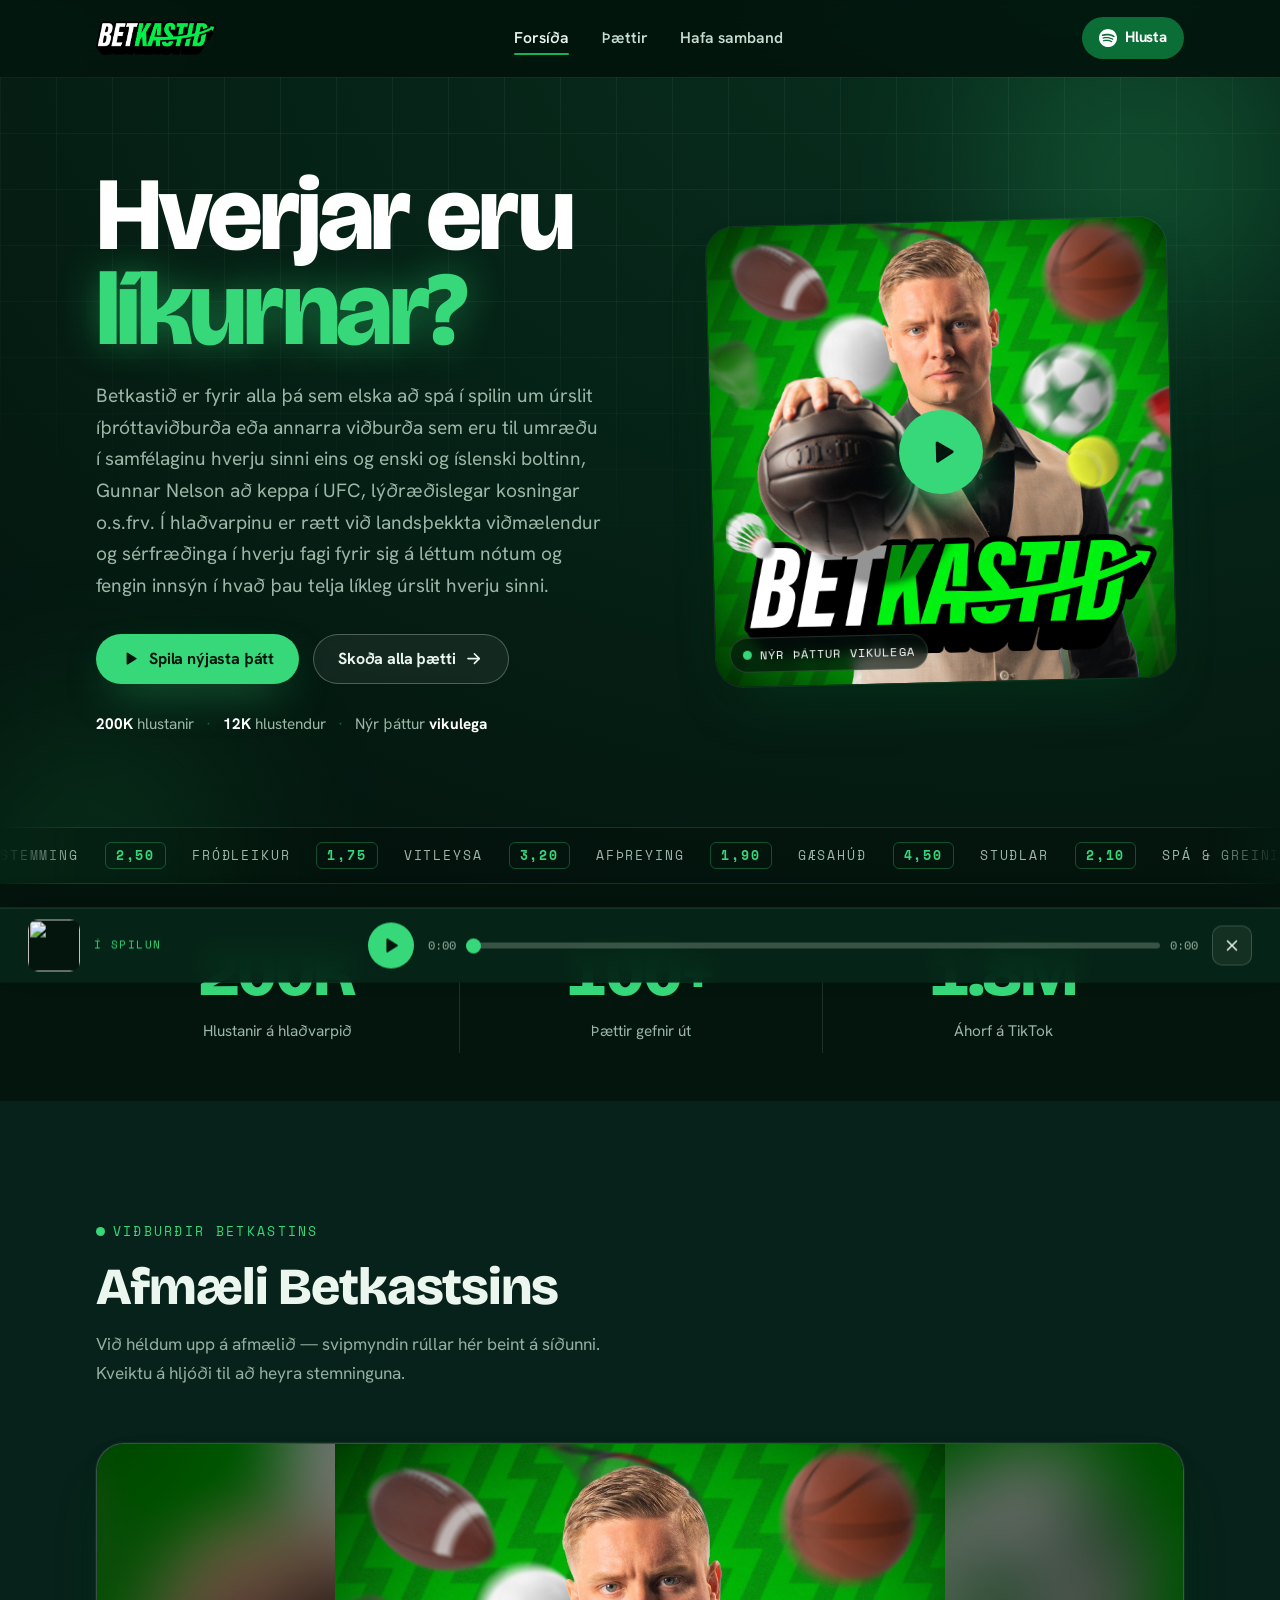
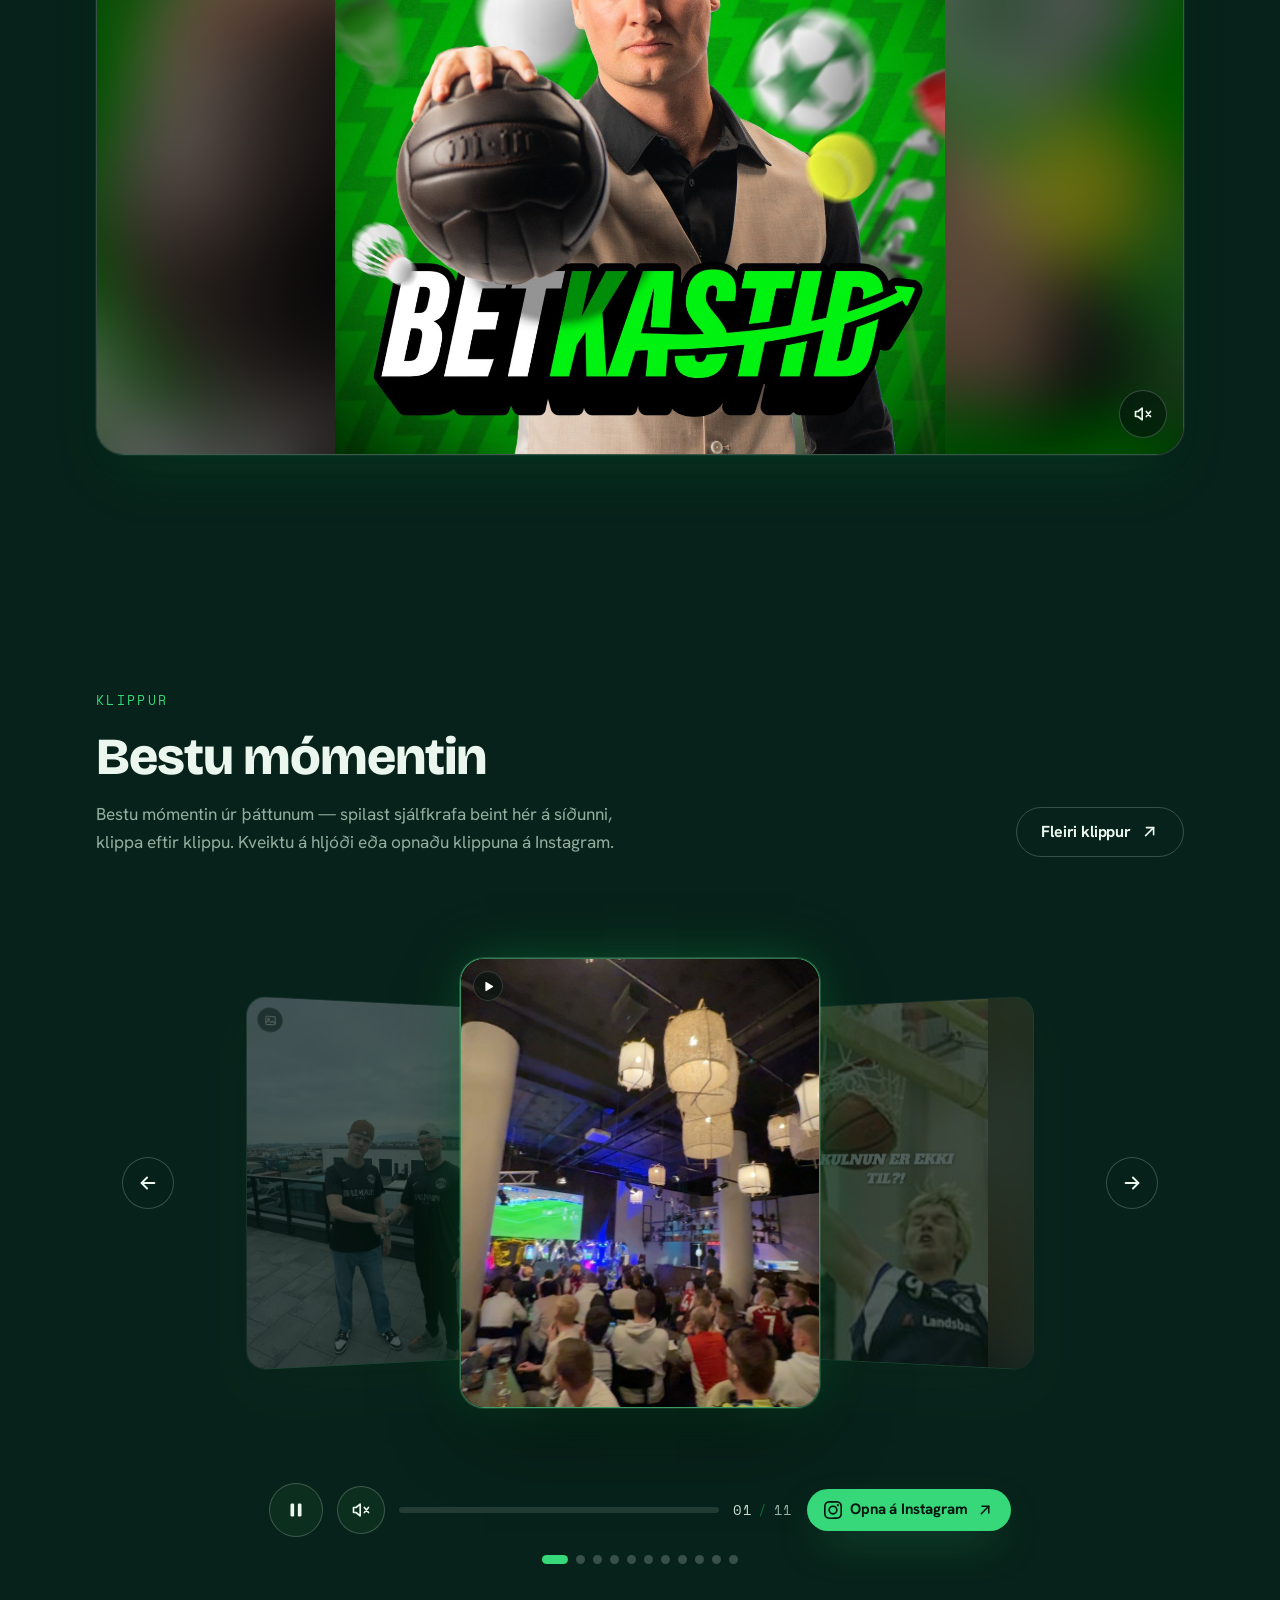
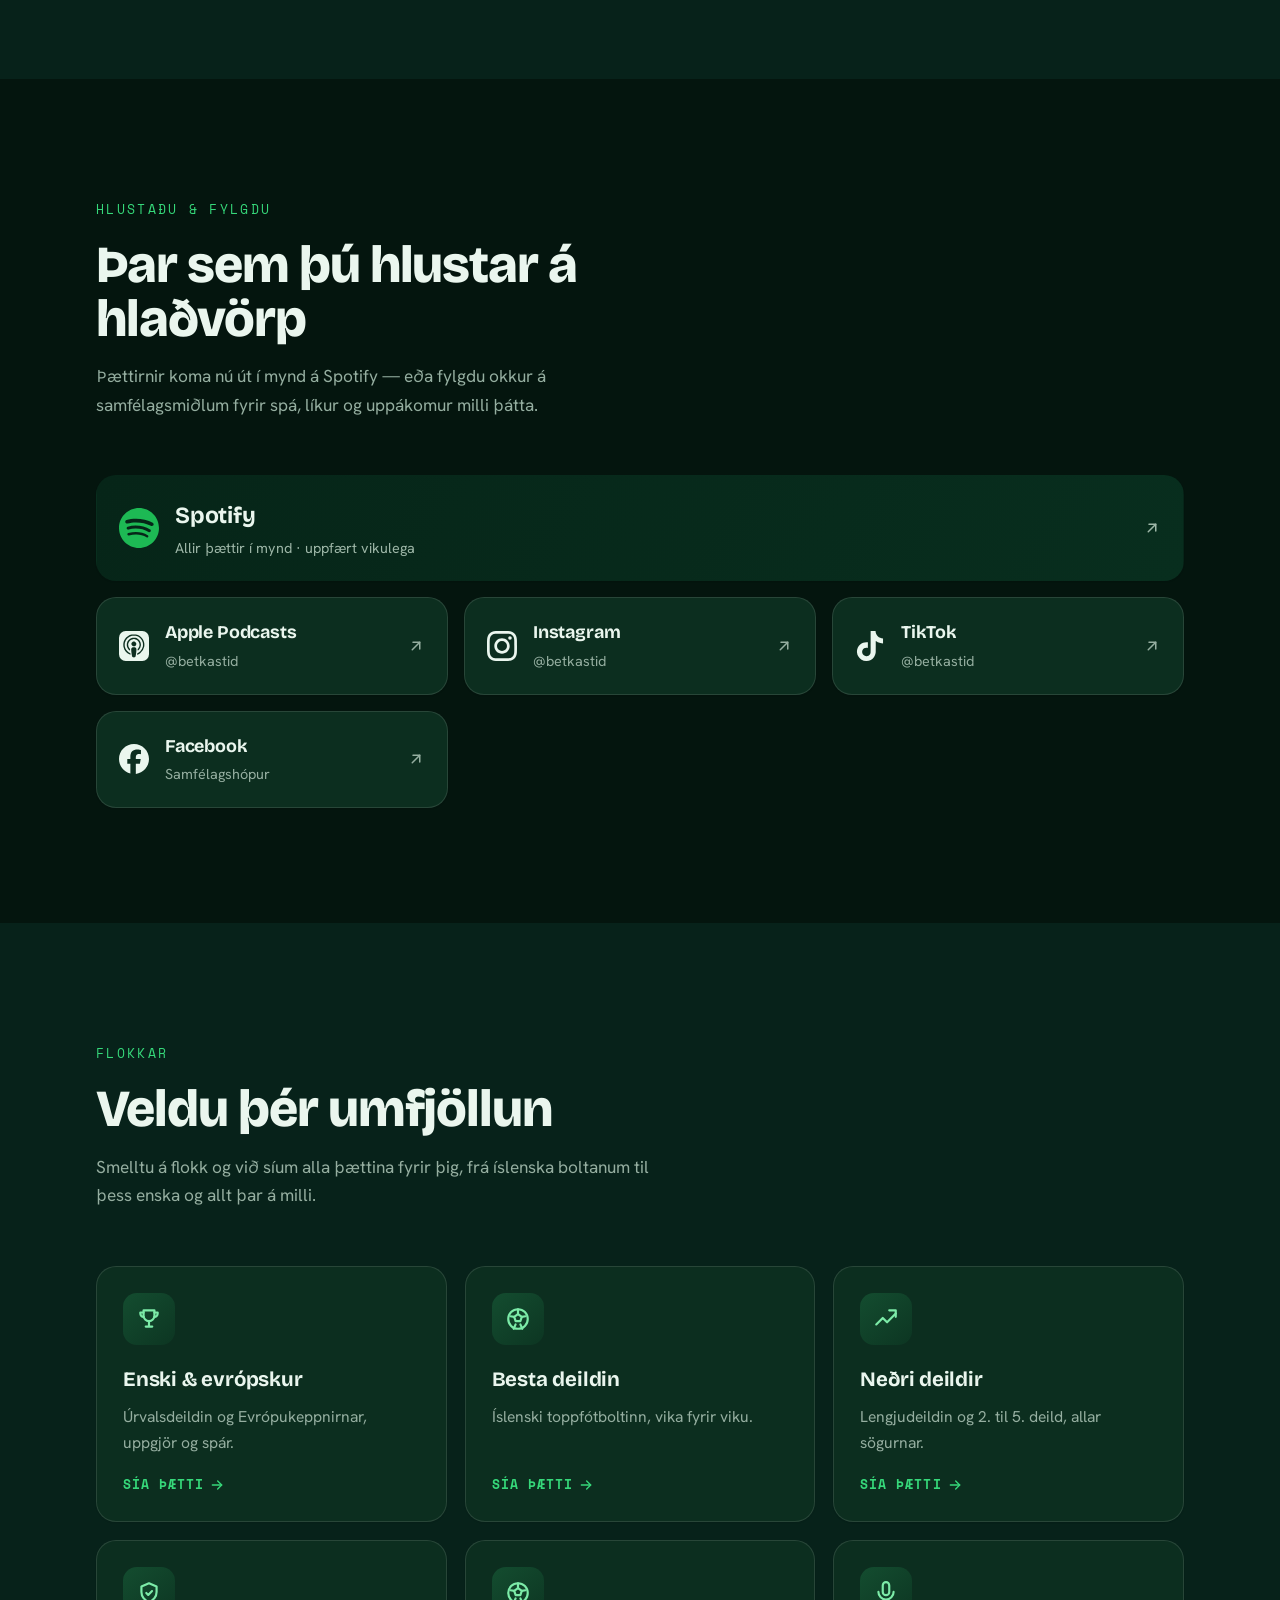
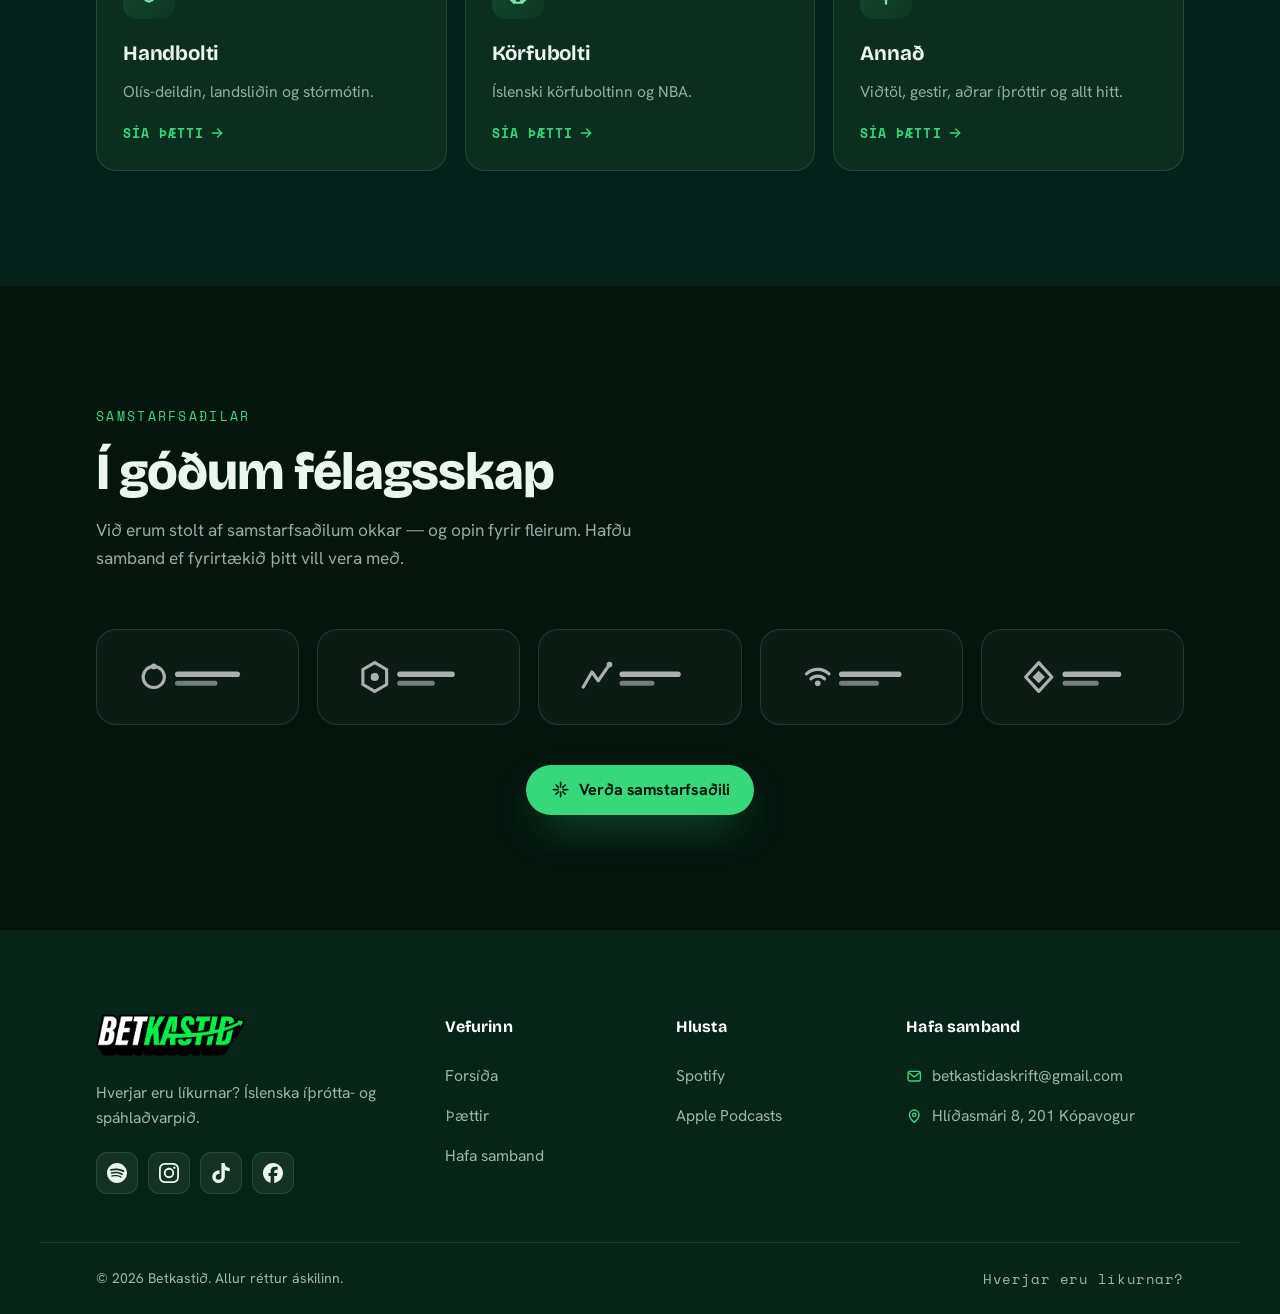
==== commit 5e2fc56f: "Add "Viðburðir betkastins" auto-looping anniversary video to landing New front-page section between " ====
--- a/index.html
+++ b/index.html
@@ -206,12 +206,47 @@
       </div>
     </section>
 
+    <!-- ============ VIÐBURÐIR ============ -->
+    <section class="section section-alt" id="vidburdir">
+      <div class="container">
+        <header class="section-head" data-reveal>
+          <p class="eyebrow"><span class="pulse" aria-hidden="true"></span> Viðburðir betkastins</p>
+          <h2 class="section-title">Afmæli Betkastsins</h2>
+          <p class="section-sub">Við héldum upp á afmælið — svipmyndin rúllar hér beint á síðunni. Kveiktu á hljóði til að heyra stemninguna.</p>
+        </header>
+
+        <!-- Sjálfrúllandi afmælismyndband. Settu myndbandsskrána í
+             assets/events/afmaeli-betkastid.mp4 (valfrjálst .webm fyrir minni skrá).
+             Þangað til birtist forsíðumyndin sem plakat. Myndbandið spilast
+             sjálfkrafa í lúppu, hljóðlaust — gestir kveikja á hljóði með hnappnum. -->
+        <figure class="eventvideo" data-eventvideo data-reveal>
+          <span class="eventvideo-bg" style="background-image:url('assets/cover-betkastid.jpg')" aria-hidden="true"></span>
+          <video class="eventvideo-media" autoplay muted loop playsinline preload="metadata" poster="assets/cover-betkastid.jpg">
+            <source src="assets/events/afmaeli-betkastid.mp4" type="video/mp4" />
+            Vafrinn þinn styður ekki innbyggð myndbönd —
+            <a href="https://www.instagram.com/betkastid/" target="_blank" rel="noopener">sjáðu á Instagram</a>.
+          </video>
+          <button class="eventvideo-mute" type="button" data-eventvideo-mute aria-label="Kveikja á hljóði" aria-pressed="false">
+            <svg class="ic ic-muted" aria-hidden="true"><use href="#i-mute"></use></svg>
+            <svg class="ic ic-sound" aria-hidden="true"><use href="#i-volume"></use></svg>
+          </button>
+        </figure>
+      </div>
+    </section>
+
     <!-- ============ CLIPS ============ -->
     <section class="section section-alt" id="klippur">
       <div class="container">
-        <header class="section-head section-head-center" data-reveal>
-          <p class="eyebrow">Klippur</p>
-          <h2 class="section-title">Bestu mómentin</h2>
+        <header class="section-head section-head-row" data-reveal>
+          <div>
+            <p class="eyebrow">Klippur</p>
+            <h2 class="section-title">Bestu mómentin</h2>
+            <p class="section-sub">Bestu mómentin úr þáttunum — spilast sjálfkrafa beint hér á síðunni, klippa eftir klippu. Kveiktu á hljóði eða opnaðu klippuna á Instagram.</p>
+          </div>
+          <a class="btn btn-outline" href="https://www.instagram.com/betkastid/" target="_blank" rel="noopener">
+            Fleiri klippur
+            <svg class="ic" aria-hidden="true"><use href="#i-arrow-ur"></use></svg>
+          </a>
         </header>
 
         <!-- Sjálfspilandi klippu-skyggnusýning (coverflow). Myndböndin eru hýst í
--- a/styles.css
+++ b/styles.css
@@ -167,11 +167,6 @@
   max-width: none;
   display: flex; align-items: flex-end; justify-content: space-between;
   gap: 24px; flex-wrap: wrap;
-}
-.section-head-center {
-  max-width: none;
-  margin-inline: auto;
-  text-align: center;
 }
 .section-title {
   font-family: var(--font-display);
@@ -1319,6 +1314,41 @@
 .clipshow-dot:hover { background: var(--green-600); }
 .clipshow-dot[aria-current="true"] { width: 26px; background: var(--green-400); }
 
+/* ---------- Event video (Viðburðir — auto-loop highlight) ---------- */
+.eventvideo {
+  position: relative; width: 100%; aspect-ratio: 16 / 9;
+  border-radius: var(--radius-lg); overflow: hidden;
+  border: 1px solid var(--line-strong);
+  background: linear-gradient(160deg, var(--green-800), var(--emerald-950));
+  box-shadow: var(--shadow-lg), 0 0 0 1px rgba(234,246,238,.06);
+}
+/* Blurred poster backdrop fills the frame so clips of any aspect ratio
+   (16:9, 9:16, 1:1) sit cleanly letterboxed inside it */
+.eventvideo-bg {
+  position: absolute; inset: 0; z-index: 0;
+  background-size: cover; background-position: center;
+  filter: blur(30px) saturate(1.2) brightness(.5); transform: scale(1.25);
+}
+.eventvideo-media {
+  position: absolute; inset: 0; z-index: 1;
+  width: 100%; height: 100%; object-fit: contain; display: block;
+}
+/* Tap-to-unmute toggle */
+.eventvideo-mute {
+  position: absolute; right: 16px; bottom: 16px; z-index: 3;
+  width: 48px; height: 48px; border-radius: 50%; cursor: pointer;
+  border: 1px solid var(--line-strong); color: var(--ink);
+  background: rgba(4,21,14,.6); -webkit-backdrop-filter: blur(8px); backdrop-filter: blur(8px);
+  display: grid; place-items: center;
+  transition: background .2s var(--ease), border-color .2s var(--ease), color .2s var(--ease), transform .18s var(--ease);
+}
+.eventvideo-mute:hover { background: var(--green-700); border-color: var(--green-400); color: #fff; transform: translateY(-2px); }
+.eventvideo-mute .ic { width: 20px; height: 20px; }
+.eventvideo-mute .ic-sound { display: none; }
+.eventvideo-mute.is-on { border-color: var(--green-500); color: var(--green-300); }
+.eventvideo-mute.is-on .ic-muted { display: none; }
+.eventvideo-mute.is-on .ic-sound { display: block; }
+
 /* Partners */
 .partner-grid { display: grid; grid-template-columns: repeat(5, 1fr); gap: 18px; align-items: center; }
 .partner-logo {
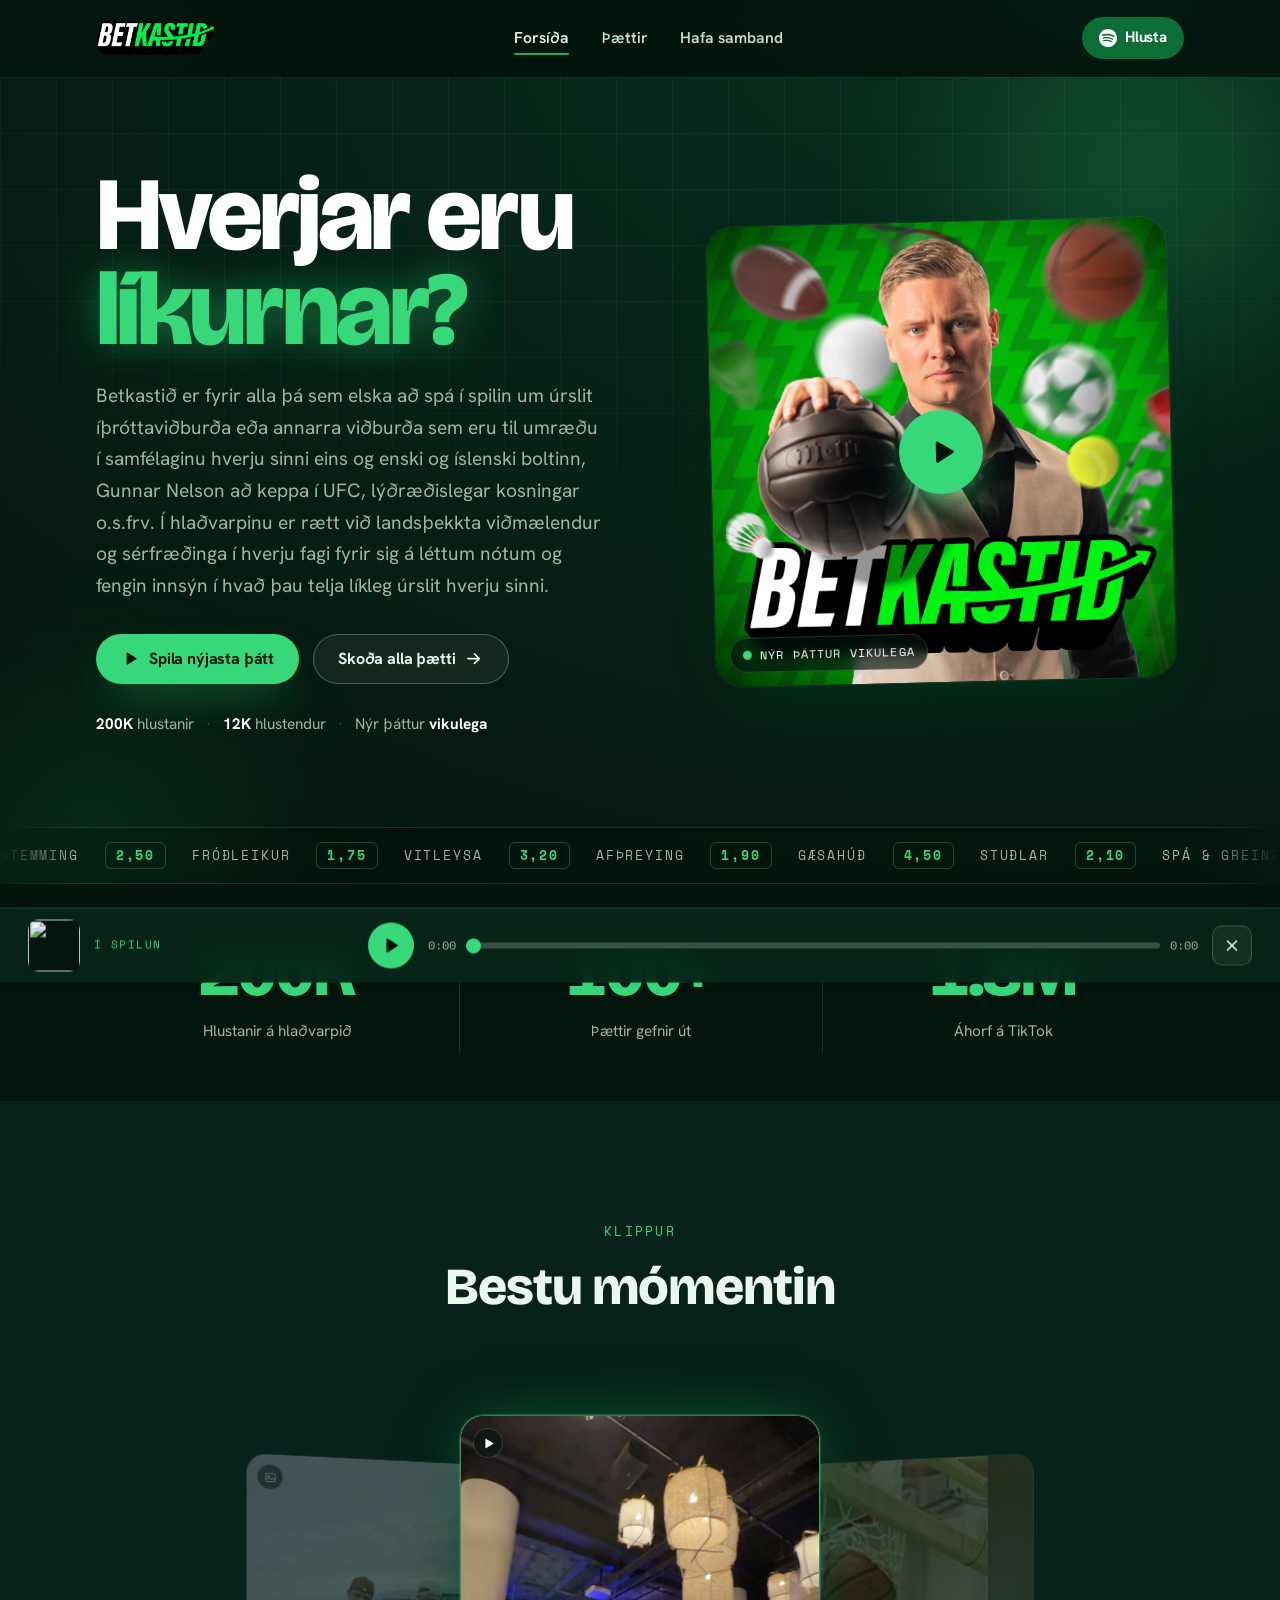
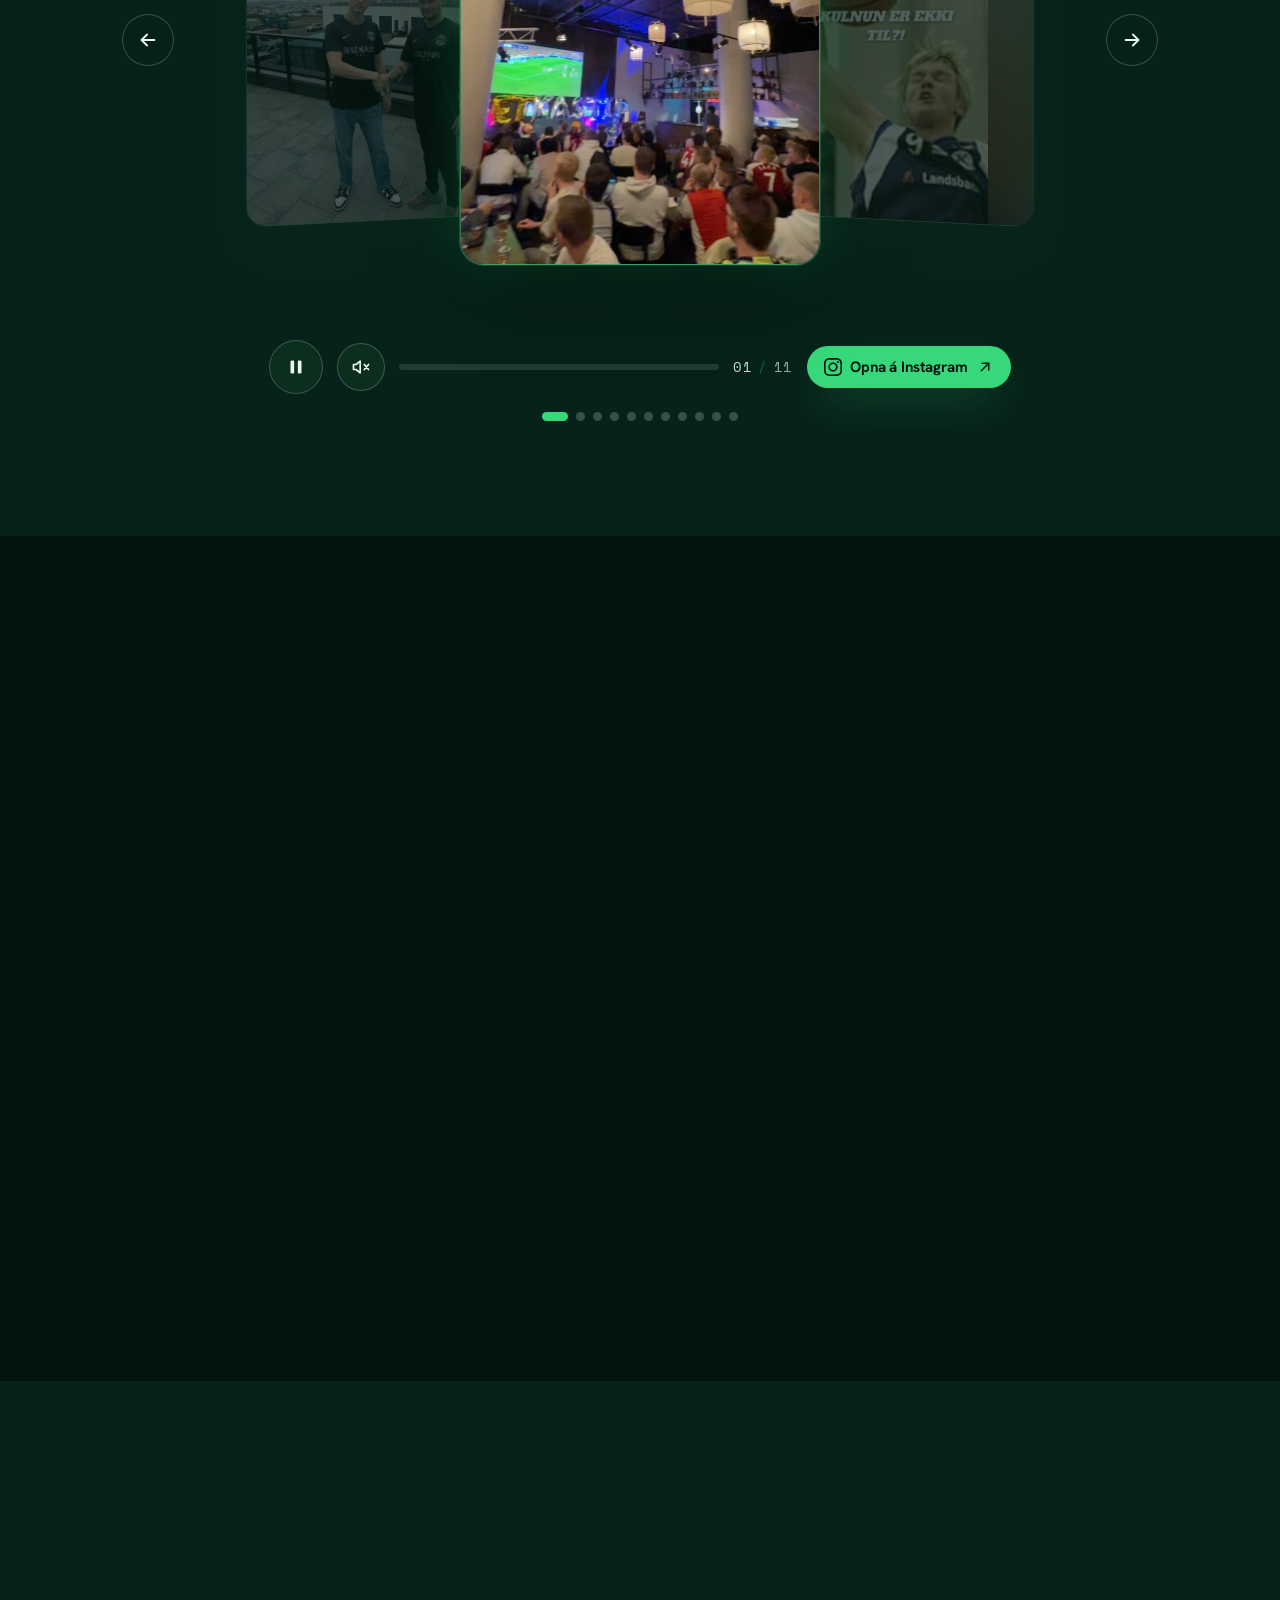
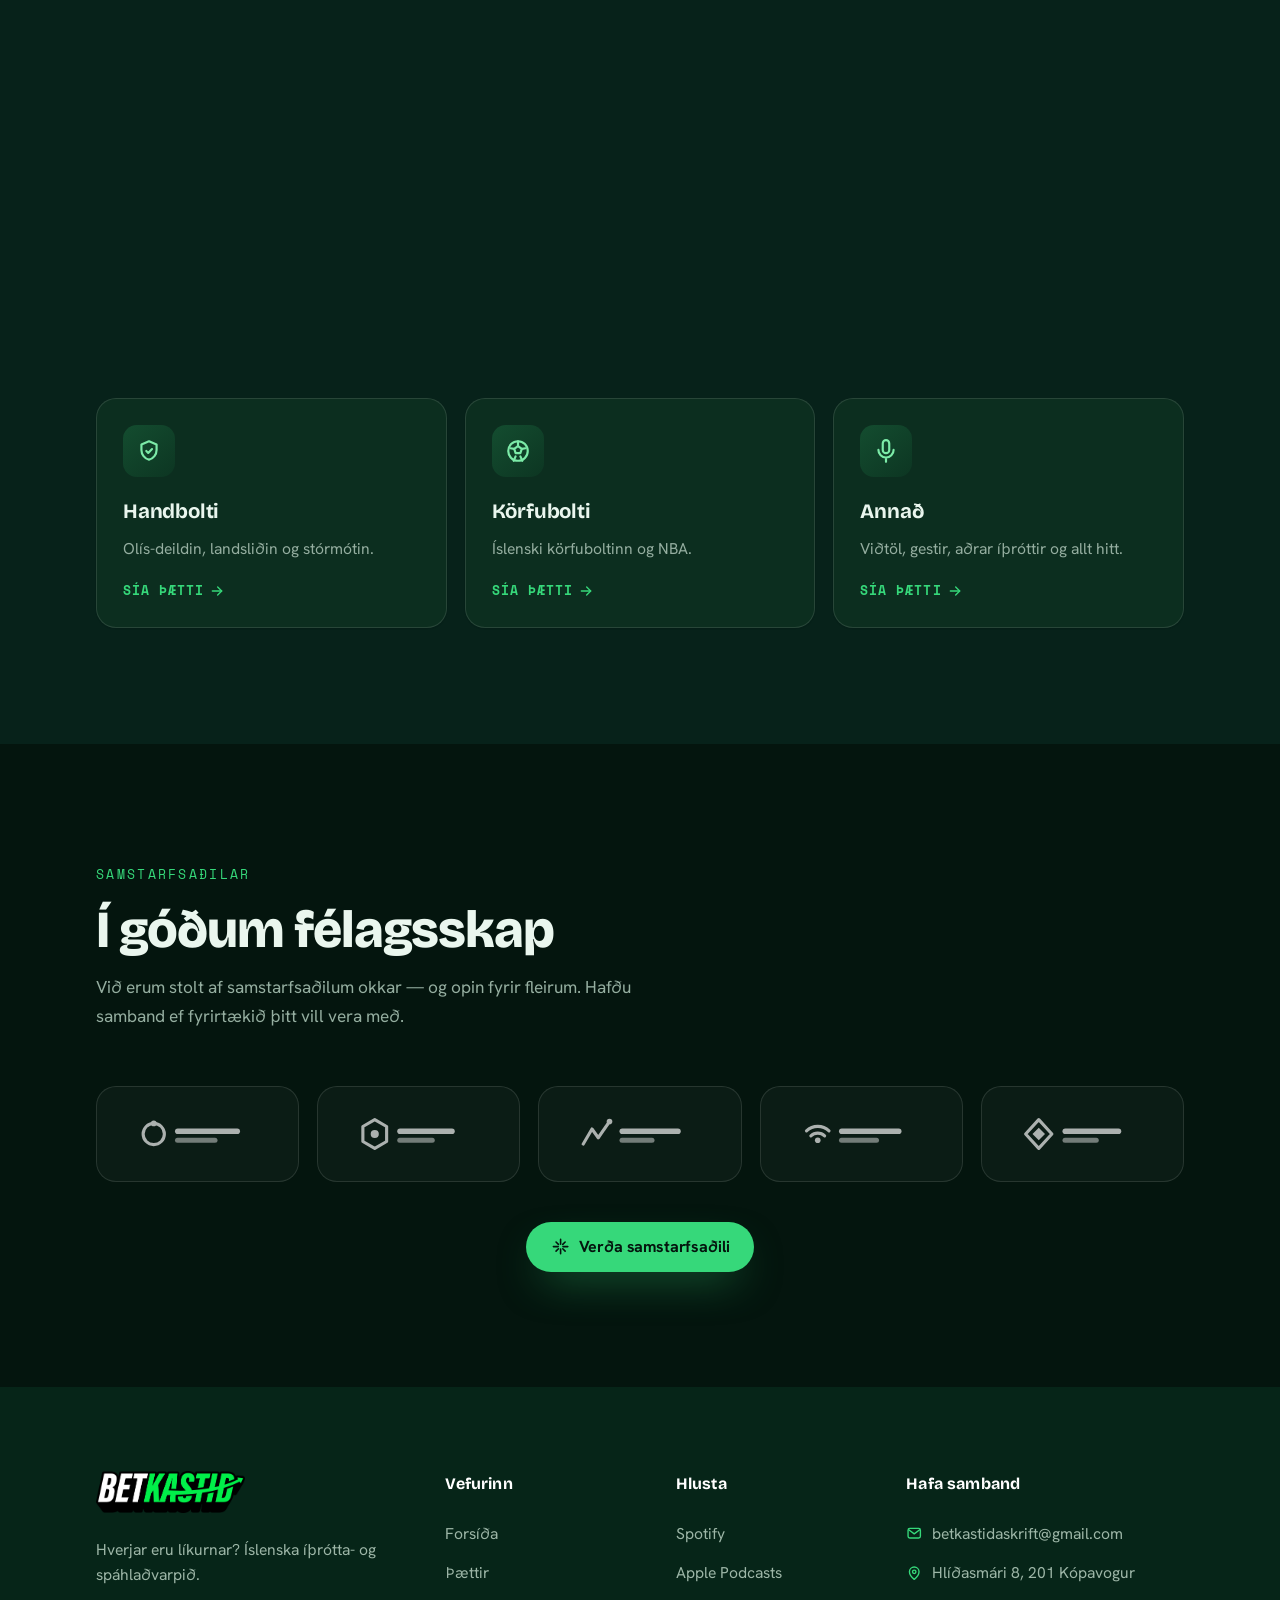
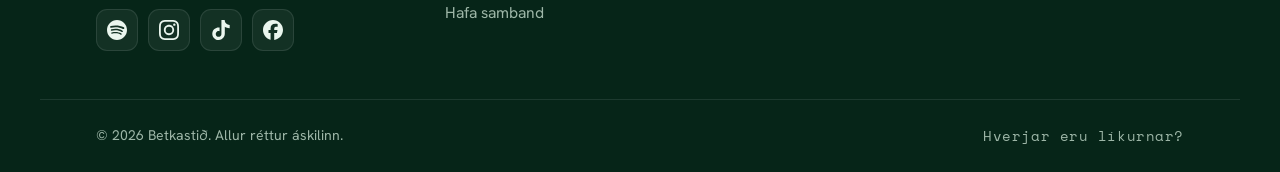
==== commit facc1df6: "Merge pull request #22 from briembenni-sketch/claude/gracious-keller-f0jtdj Center clips heading; dr" ====
--- a/index.html
+++ b/index.html
@@ -206,47 +206,12 @@
       </div>
     </section>
 
-    <!-- ============ VIÐBURÐIR ============ -->
-    <section class="section section-alt" id="vidburdir">
-      <div class="container">
-        <header class="section-head" data-reveal>
-          <p class="eyebrow"><span class="pulse" aria-hidden="true"></span> Viðburðir betkastins</p>
-          <h2 class="section-title">Afmæli Betkastsins</h2>
-          <p class="section-sub">Við héldum upp á afmælið — svipmyndin rúllar hér beint á síðunni. Kveiktu á hljóði til að heyra stemninguna.</p>
-        </header>
-
-        <!-- Sjálfrúllandi afmælismyndband. Settu myndbandsskrána í
-             assets/events/afmaeli-betkastid.mp4 (valfrjálst .webm fyrir minni skrá).
-             Þangað til birtist forsíðumyndin sem plakat. Myndbandið spilast
-             sjálfkrafa í lúppu, hljóðlaust — gestir kveikja á hljóði með hnappnum. -->
-        <figure class="eventvideo" data-eventvideo data-reveal>
-          <span class="eventvideo-bg" style="background-image:url('assets/cover-betkastid.jpg')" aria-hidden="true"></span>
-          <video class="eventvideo-media" autoplay muted loop playsinline preload="metadata" poster="assets/cover-betkastid.jpg">
-            <source src="assets/events/afmaeli-betkastid.mp4" type="video/mp4" />
-            Vafrinn þinn styður ekki innbyggð myndbönd —
-            <a href="https://www.instagram.com/betkastid/" target="_blank" rel="noopener">sjáðu á Instagram</a>.
-          </video>
-          <button class="eventvideo-mute" type="button" data-eventvideo-mute aria-label="Kveikja á hljóði" aria-pressed="false">
-            <svg class="ic ic-muted" aria-hidden="true"><use href="#i-mute"></use></svg>
-            <svg class="ic ic-sound" aria-hidden="true"><use href="#i-volume"></use></svg>
-          </button>
-        </figure>
-      </div>
-    </section>
-
     <!-- ============ CLIPS ============ -->
     <section class="section section-alt" id="klippur">
       <div class="container">
-        <header class="section-head section-head-row" data-reveal>
-          <div>
-            <p class="eyebrow">Klippur</p>
-            <h2 class="section-title">Bestu mómentin</h2>
-            <p class="section-sub">Bestu mómentin úr þáttunum — spilast sjálfkrafa beint hér á síðunni, klippa eftir klippu. Kveiktu á hljóði eða opnaðu klippuna á Instagram.</p>
-          </div>
-          <a class="btn btn-outline" href="https://www.instagram.com/betkastid/" target="_blank" rel="noopener">
-            Fleiri klippur
-            <svg class="ic" aria-hidden="true"><use href="#i-arrow-ur"></use></svg>
-          </a>
+        <header class="section-head section-head-center" data-reveal>
+          <p class="eyebrow">Klippur</p>
+          <h2 class="section-title">Bestu mómentin</h2>
         </header>
 
         <!-- Sjálfspilandi klippu-skyggnusýning (coverflow). Myndböndin eru hýst í
--- a/styles.css
+++ b/styles.css
@@ -167,6 +167,11 @@
   max-width: none;
   display: flex; align-items: flex-end; justify-content: space-between;
   gap: 24px; flex-wrap: wrap;
+}
+.section-head-center {
+  max-width: none;
+  margin-inline: auto;
+  text-align: center;
 }
 .section-title {
   font-family: var(--font-display);
@@ -1314,41 +1319,6 @@
 .clipshow-dot:hover { background: var(--green-600); }
 .clipshow-dot[aria-current="true"] { width: 26px; background: var(--green-400); }
 
-/* ---------- Event video (Viðburðir — auto-loop highlight) ---------- */
-.eventvideo {
-  position: relative; width: 100%; aspect-ratio: 16 / 9;
-  border-radius: var(--radius-lg); overflow: hidden;
-  border: 1px solid var(--line-strong);
-  background: linear-gradient(160deg, var(--green-800), var(--emerald-950));
-  box-shadow: var(--shadow-lg), 0 0 0 1px rgba(234,246,238,.06);
-}
-/* Blurred poster backdrop fills the frame so clips of any aspect ratio
-   (16:9, 9:16, 1:1) sit cleanly letterboxed inside it */
-.eventvideo-bg {
-  position: absolute; inset: 0; z-index: 0;
-  background-size: cover; background-position: center;
-  filter: blur(30px) saturate(1.2) brightness(.5); transform: scale(1.25);
-}
-.eventvideo-media {
-  position: absolute; inset: 0; z-index: 1;
-  width: 100%; height: 100%; object-fit: contain; display: block;
-}
-/* Tap-to-unmute toggle */
-.eventvideo-mute {
-  position: absolute; right: 16px; bottom: 16px; z-index: 3;
-  width: 48px; height: 48px; border-radius: 50%; cursor: pointer;
-  border: 1px solid var(--line-strong); color: var(--ink);
-  background: rgba(4,21,14,.6); -webkit-backdrop-filter: blur(8px); backdrop-filter: blur(8px);
-  display: grid; place-items: center;
-  transition: background .2s var(--ease), border-color .2s var(--ease), color .2s var(--ease), transform .18s var(--ease);
-}
-.eventvideo-mute:hover { background: var(--green-700); border-color: var(--green-400); color: #fff; transform: translateY(-2px); }
-.eventvideo-mute .ic { width: 20px; height: 20px; }
-.eventvideo-mute .ic-sound { display: none; }
-.eventvideo-mute.is-on { border-color: var(--green-500); color: var(--green-300); }
-.eventvideo-mute.is-on .ic-muted { display: none; }
-.eventvideo-mute.is-on .ic-sound { display: block; }
-
 /* Partners */
 .partner-grid { display: grid; grid-template-columns: repeat(5, 1fr); gap: 18px; align-items: center; }
 .partner-logo {
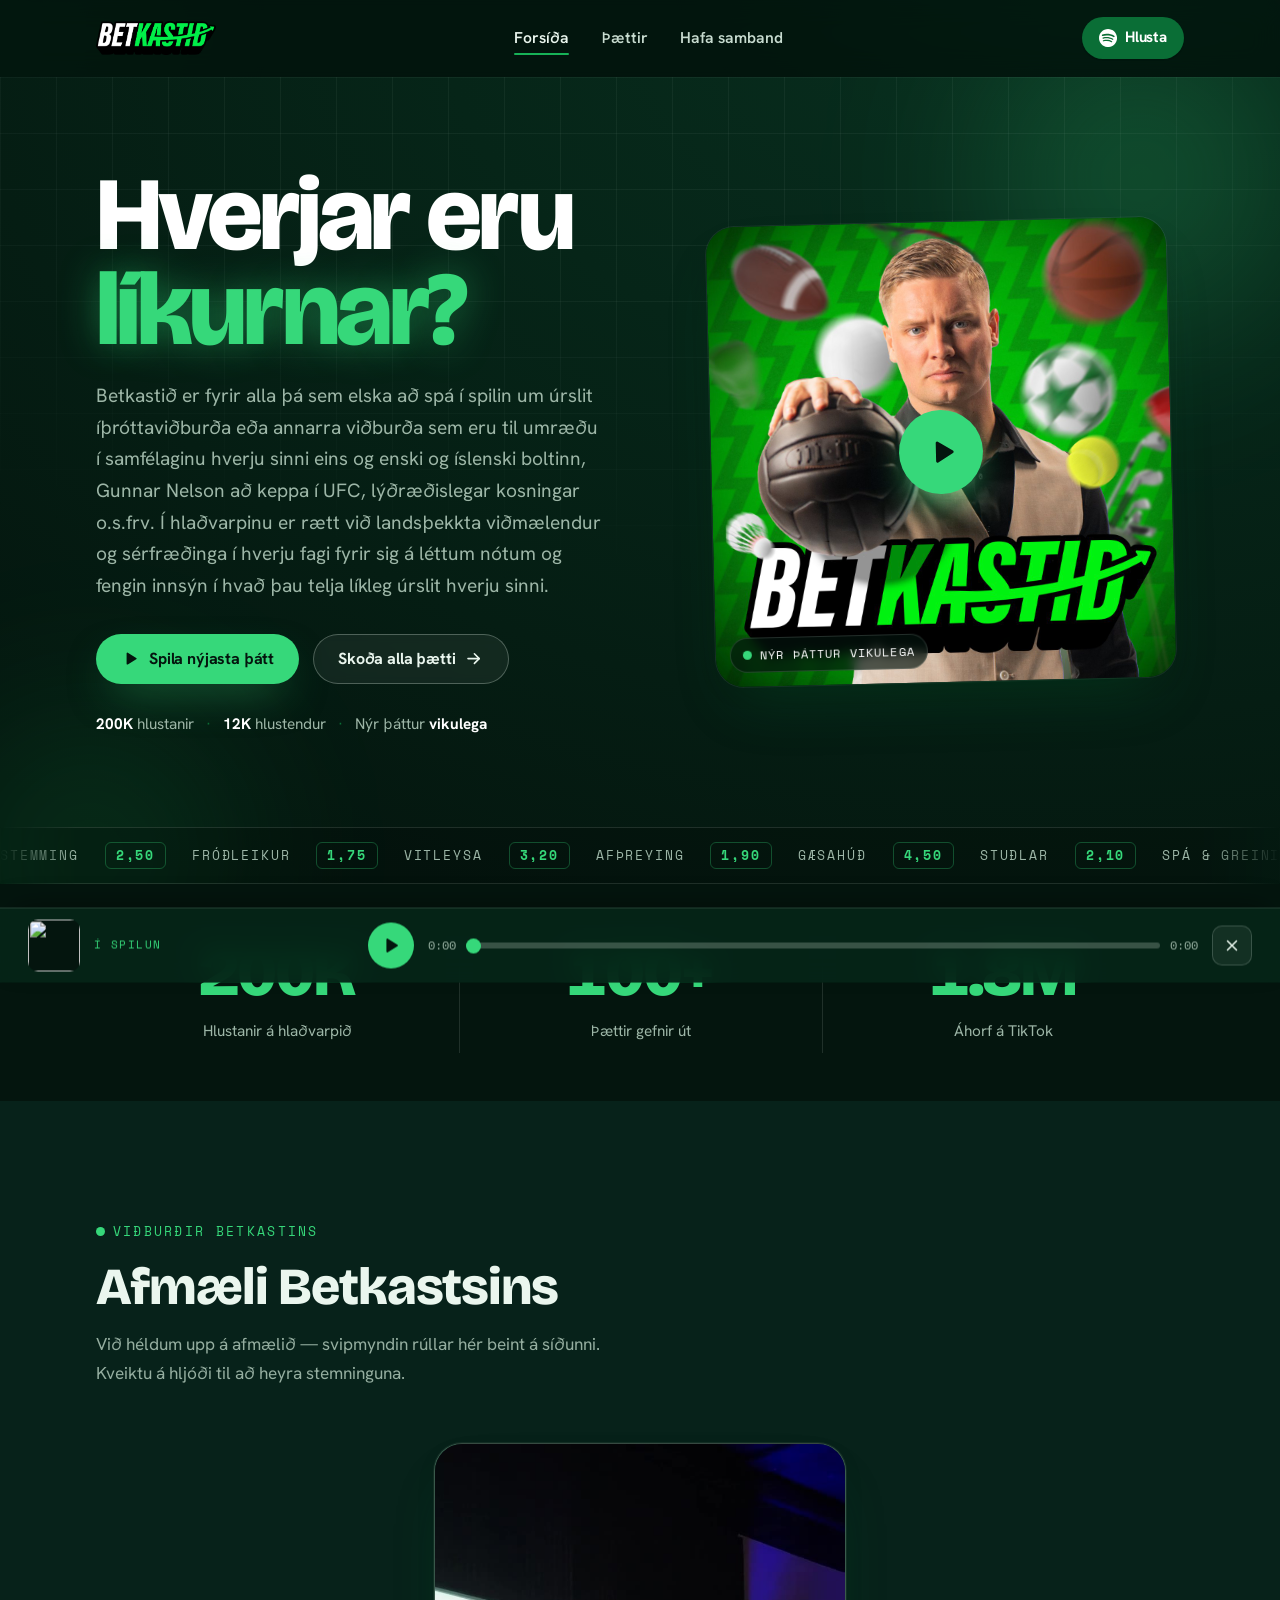
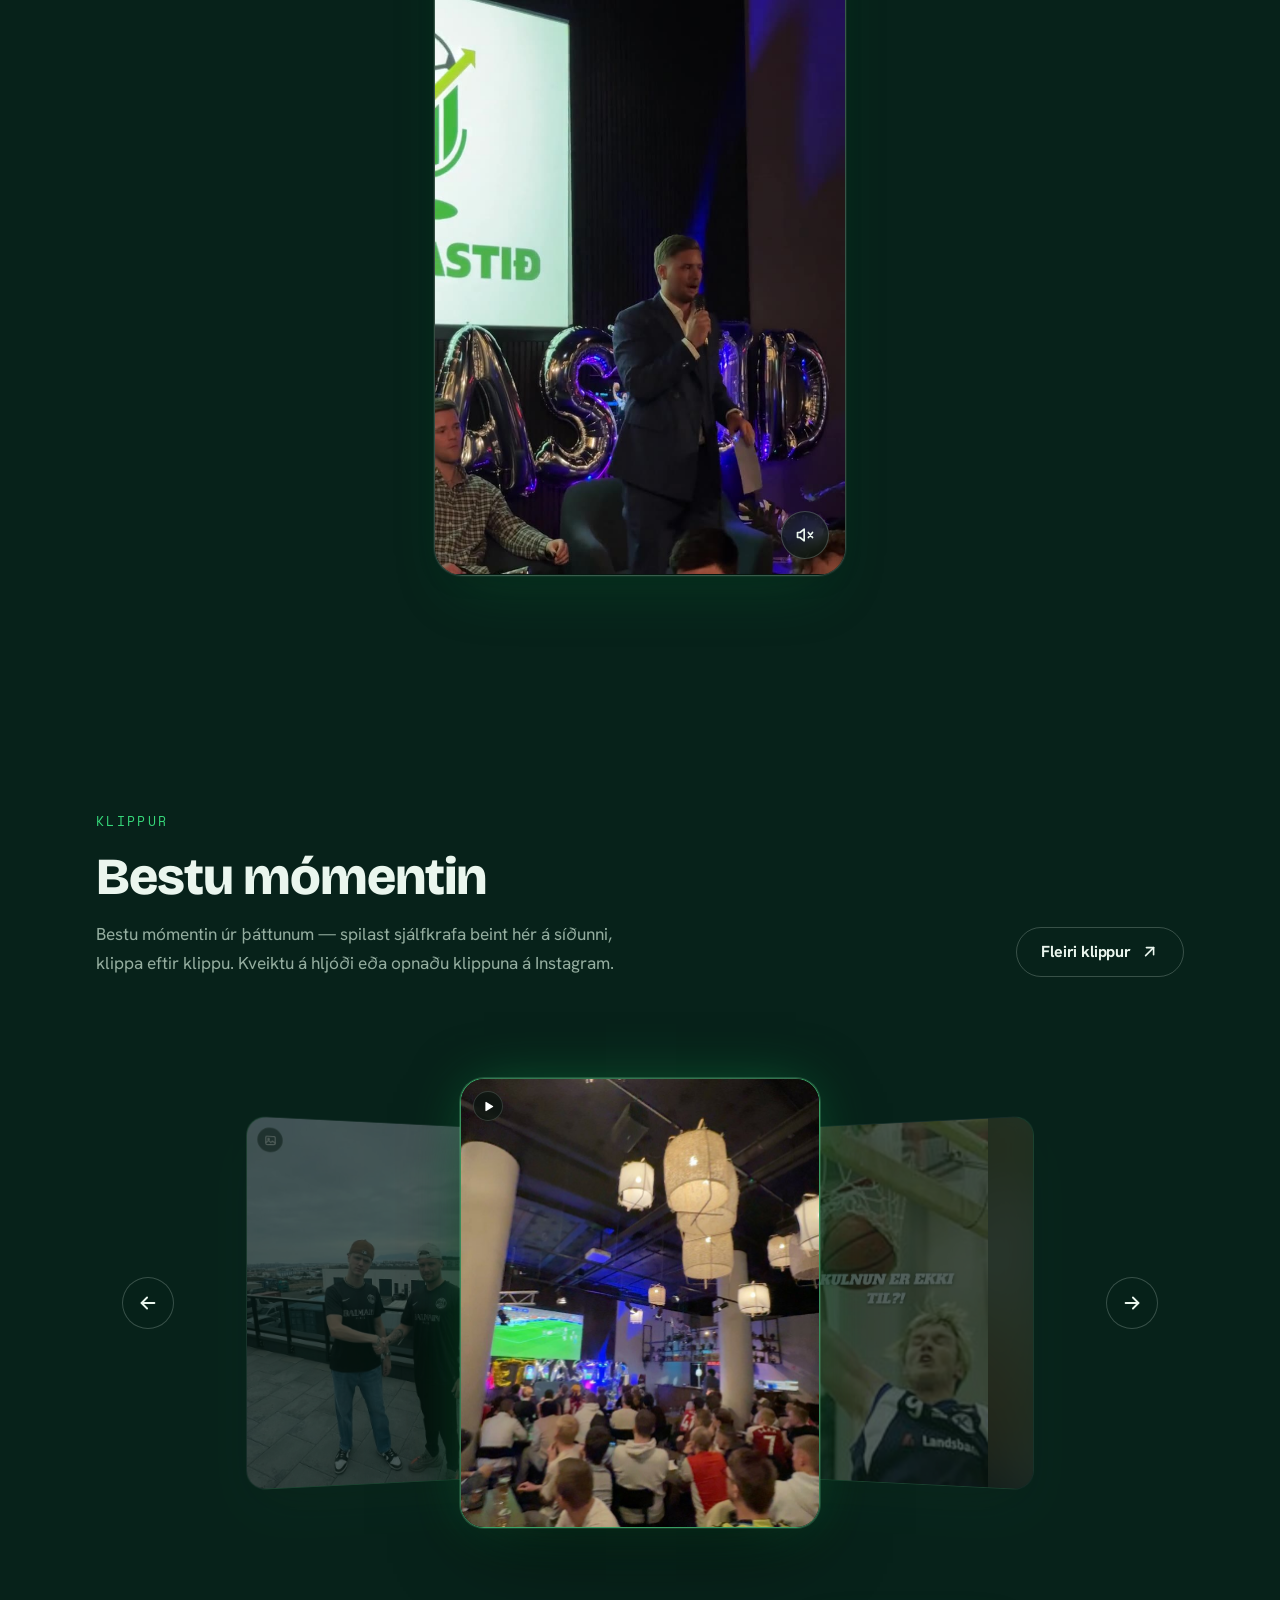
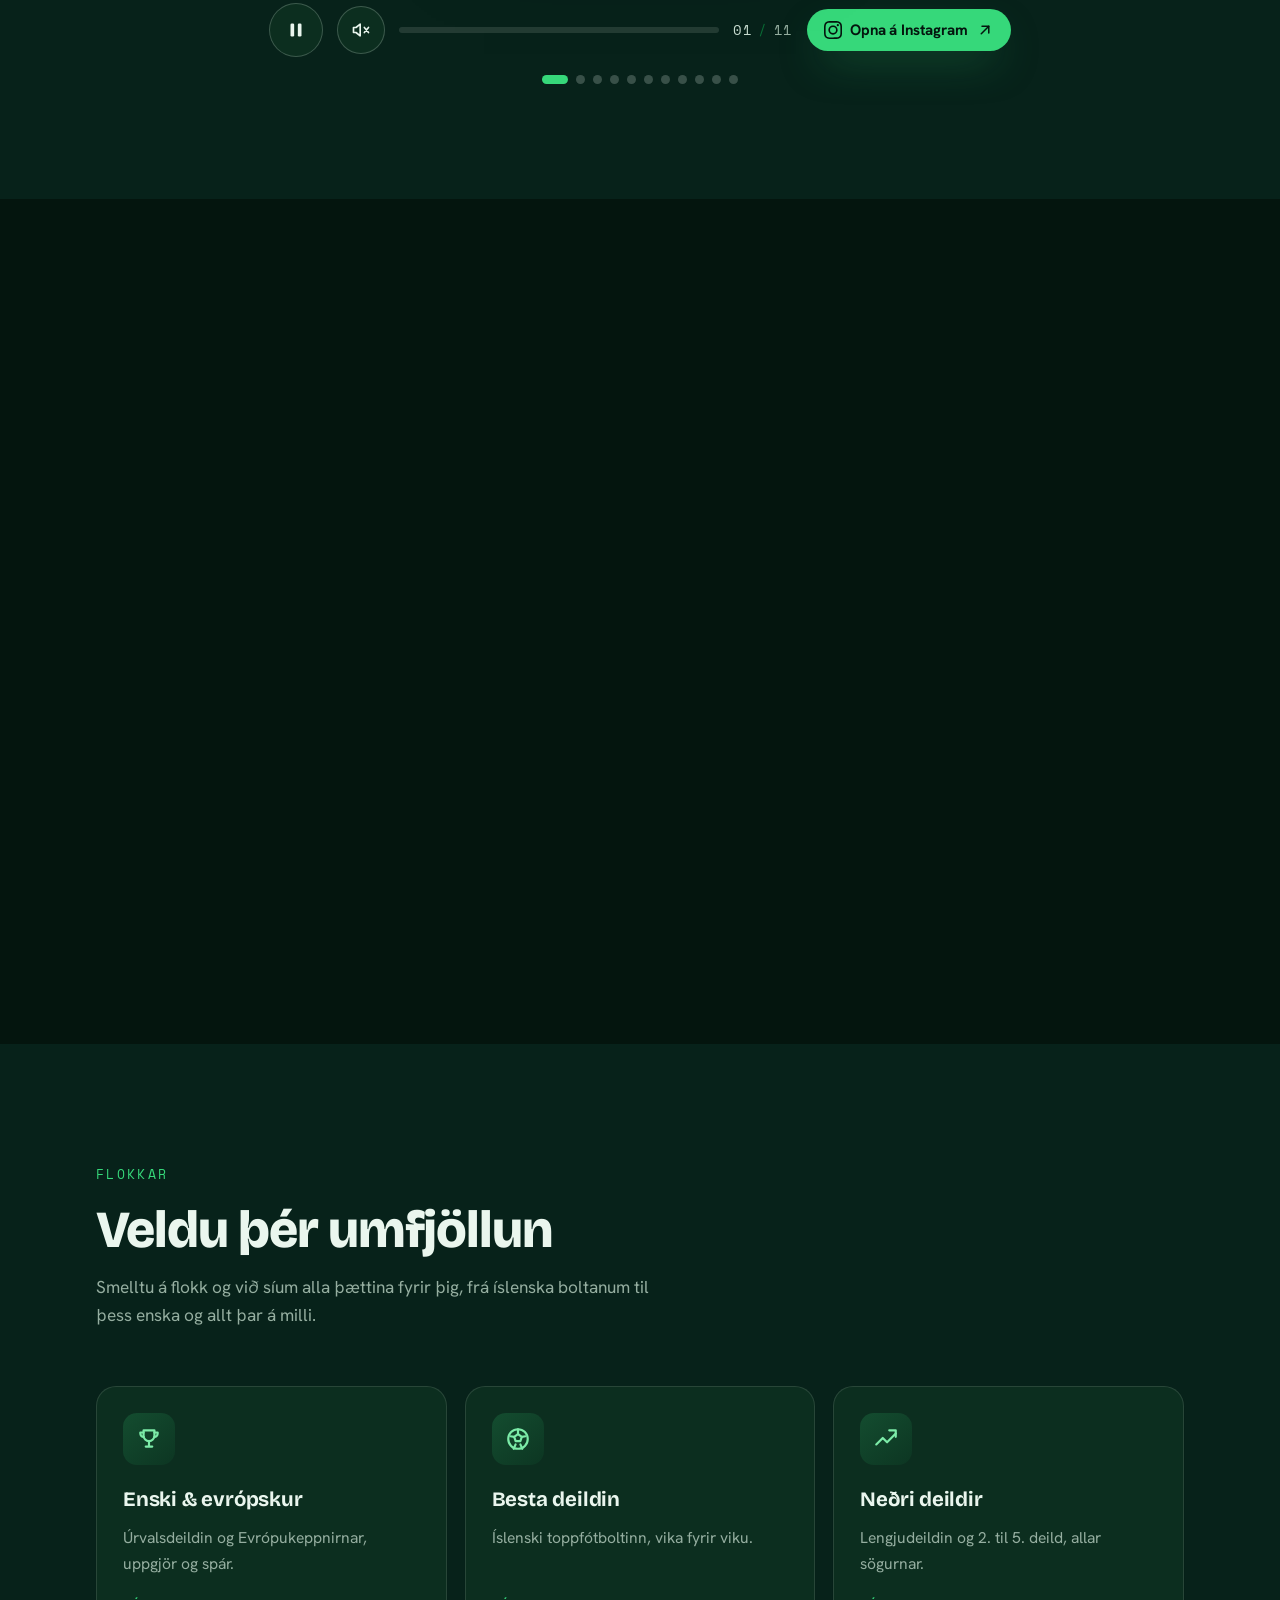
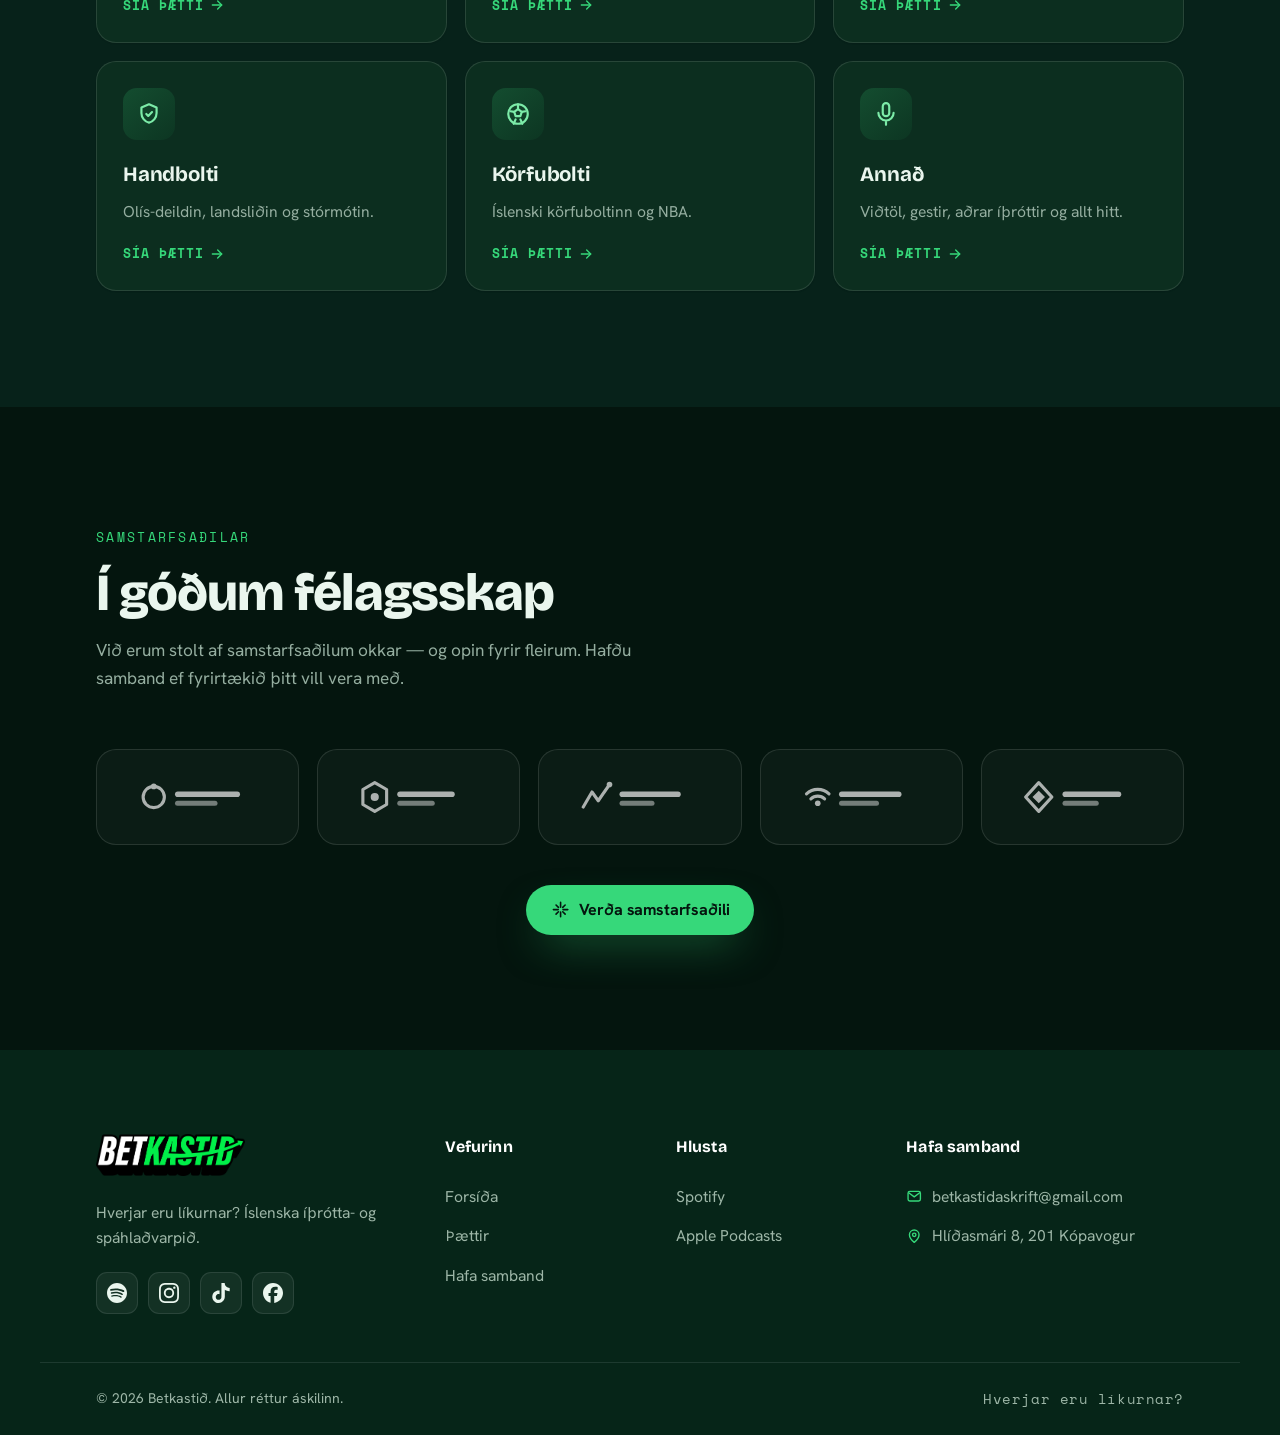
==== commit 2385bc61: "Add anniversary reel video + switch Viðburðir to vertical layout Fetched the anniversary clip from t" ====
--- a/index.html
+++ b/index.html
@@ -206,12 +206,46 @@
       </div>
     </section>
 
+    <!-- ============ VIÐBURÐIR ============ -->
+    <section class="section section-alt" id="vidburdir">
+      <div class="container">
+        <header class="section-head" data-reveal>
+          <p class="eyebrow"><span class="pulse" aria-hidden="true"></span> Viðburðir betkastins</p>
+          <h2 class="section-title">Afmæli Betkastsins</h2>
+          <p class="section-sub">Við héldum upp á afmælið — svipmyndin rúllar hér beint á síðunni. Kveiktu á hljóði til að heyra stemninguna.</p>
+        </header>
+
+        <!-- Sjálfrúllandi afmælismyndband (assets/events/afmaeli-betkastid.mp4,
+             lóðrétt 9:16 reel, H.264). Spilast sjálfkrafa í lúppu, hljóðlaust —
+             gestir kveikja á hljóði með hnappnum. Plakat: afmaeli-betkastid.jpg.
+             Skipta um myndband: sjá assets/events/README.md. -->
+        <figure class="eventvideo" data-eventvideo data-reveal>
+          <video class="eventvideo-media" autoplay muted loop playsinline preload="metadata" poster="assets/events/afmaeli-betkastid.jpg">
+            <source src="assets/events/afmaeli-betkastid.mp4" type="video/mp4" />
+            Vafrinn þinn styður ekki innbyggð myndbönd —
+            <a href="https://www.instagram.com/betkastid/" target="_blank" rel="noopener">sjáðu á Instagram</a>.
+          </video>
+          <button class="eventvideo-mute" type="button" data-eventvideo-mute aria-label="Kveikja á hljóði" aria-pressed="false">
+            <svg class="ic ic-muted" aria-hidden="true"><use href="#i-mute"></use></svg>
+            <svg class="ic ic-sound" aria-hidden="true"><use href="#i-volume"></use></svg>
+          </button>
+        </figure>
+      </div>
+    </section>
+
     <!-- ============ CLIPS ============ -->
     <section class="section section-alt" id="klippur">
       <div class="container">
-        <header class="section-head section-head-center" data-reveal>
-          <p class="eyebrow">Klippur</p>
-          <h2 class="section-title">Bestu mómentin</h2>
+        <header class="section-head section-head-row" data-reveal>
+          <div>
+            <p class="eyebrow">Klippur</p>
+            <h2 class="section-title">Bestu mómentin</h2>
+            <p class="section-sub">Bestu mómentin úr þáttunum — spilast sjálfkrafa beint hér á síðunni, klippa eftir klippu. Kveiktu á hljóði eða opnaðu klippuna á Instagram.</p>
+          </div>
+          <a class="btn btn-outline" href="https://www.instagram.com/betkastid/" target="_blank" rel="noopener">
+            Fleiri klippur
+            <svg class="ic" aria-hidden="true"><use href="#i-arrow-ur"></use></svg>
+          </a>
         </header>
 
         <!-- Sjálfspilandi klippu-skyggnusýning (coverflow). Myndböndin eru hýst í
--- a/styles.css
+++ b/styles.css
@@ -167,11 +167,6 @@
   max-width: none;
   display: flex; align-items: flex-end; justify-content: space-between;
   gap: 24px; flex-wrap: wrap;
-}
-.section-head-center {
-  max-width: none;
-  margin-inline: auto;
-  text-align: center;
 }
 .section-title {
   font-family: var(--font-display);
@@ -1319,6 +1314,38 @@
 .clipshow-dot:hover { background: var(--green-600); }
 .clipshow-dot[aria-current="true"] { width: 26px; background: var(--green-400); }
 
+/* ---------- Event video (Viðburðir — auto-loop highlight) ----------
+   Vertical "reel" card: portrait 9:16 clip, centered, capped so it reads
+   as a featured short rather than a full-bleed player. */
+.eventvideo {
+  position: relative;
+  width: 100%; max-width: 412px; margin-inline: auto;
+  aspect-ratio: 9 / 16;
+  border-radius: var(--radius-lg); overflow: hidden;
+  border: 1px solid var(--line-strong);
+  background: linear-gradient(160deg, var(--green-800), var(--emerald-950));
+  box-shadow: var(--shadow-lg), 0 0 0 1px rgba(234,246,238,.06);
+}
+.eventvideo-media {
+  position: absolute; inset: 0; z-index: 1;
+  width: 100%; height: 100%; object-fit: cover; display: block;
+}
+/* Tap-to-unmute toggle */
+.eventvideo-mute {
+  position: absolute; right: 16px; bottom: 16px; z-index: 3;
+  width: 48px; height: 48px; border-radius: 50%; cursor: pointer;
+  border: 1px solid var(--line-strong); color: var(--ink);
+  background: rgba(4,21,14,.6); -webkit-backdrop-filter: blur(8px); backdrop-filter: blur(8px);
+  display: grid; place-items: center;
+  transition: background .2s var(--ease), border-color .2s var(--ease), color .2s var(--ease), transform .18s var(--ease);
+}
+.eventvideo-mute:hover { background: var(--green-700); border-color: var(--green-400); color: #fff; transform: translateY(-2px); }
+.eventvideo-mute .ic { width: 20px; height: 20px; }
+.eventvideo-mute .ic-sound { display: none; }
+.eventvideo-mute.is-on { border-color: var(--green-500); color: var(--green-300); }
+.eventvideo-mute.is-on .ic-muted { display: none; }
+.eventvideo-mute.is-on .ic-sound { display: block; }
+
 /* Partners */
 .partner-grid { display: grid; grid-template-columns: repeat(5, 1fr); gap: 18px; align-items: center; }
 .partner-logo {
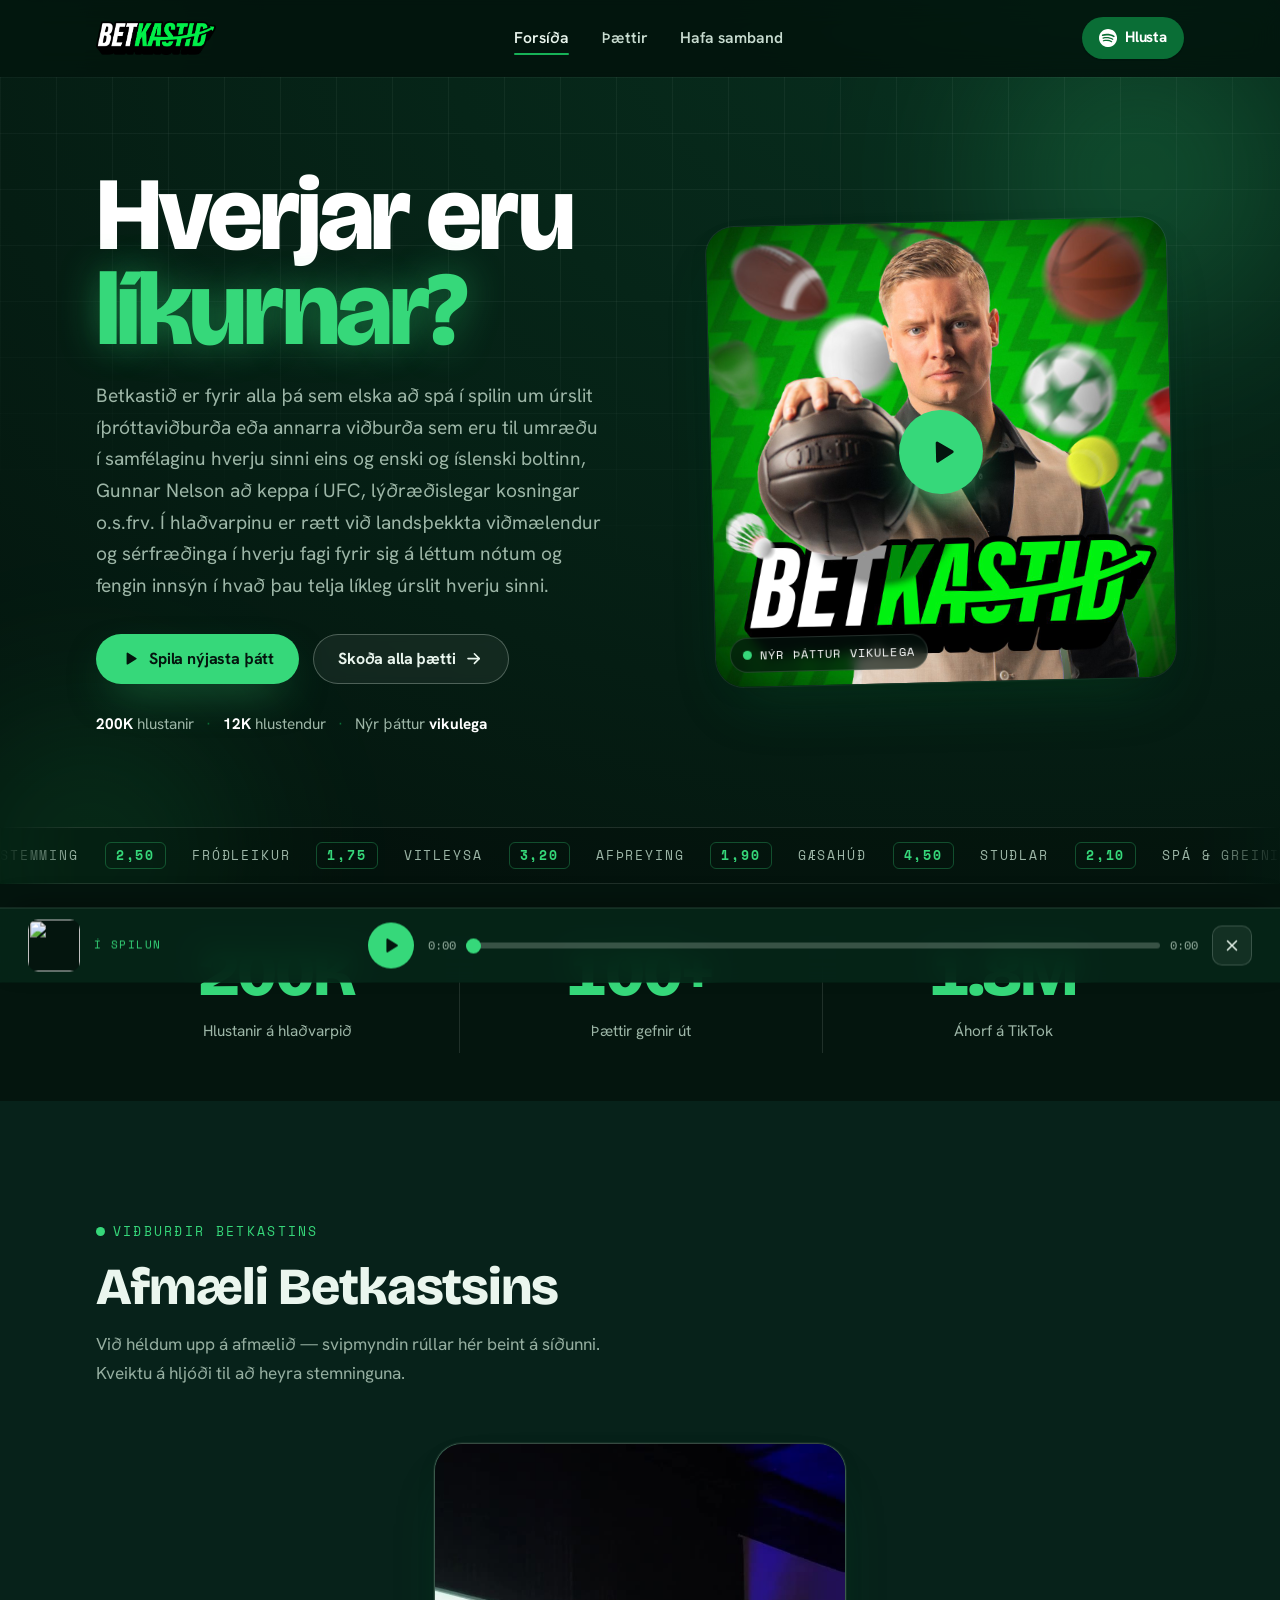
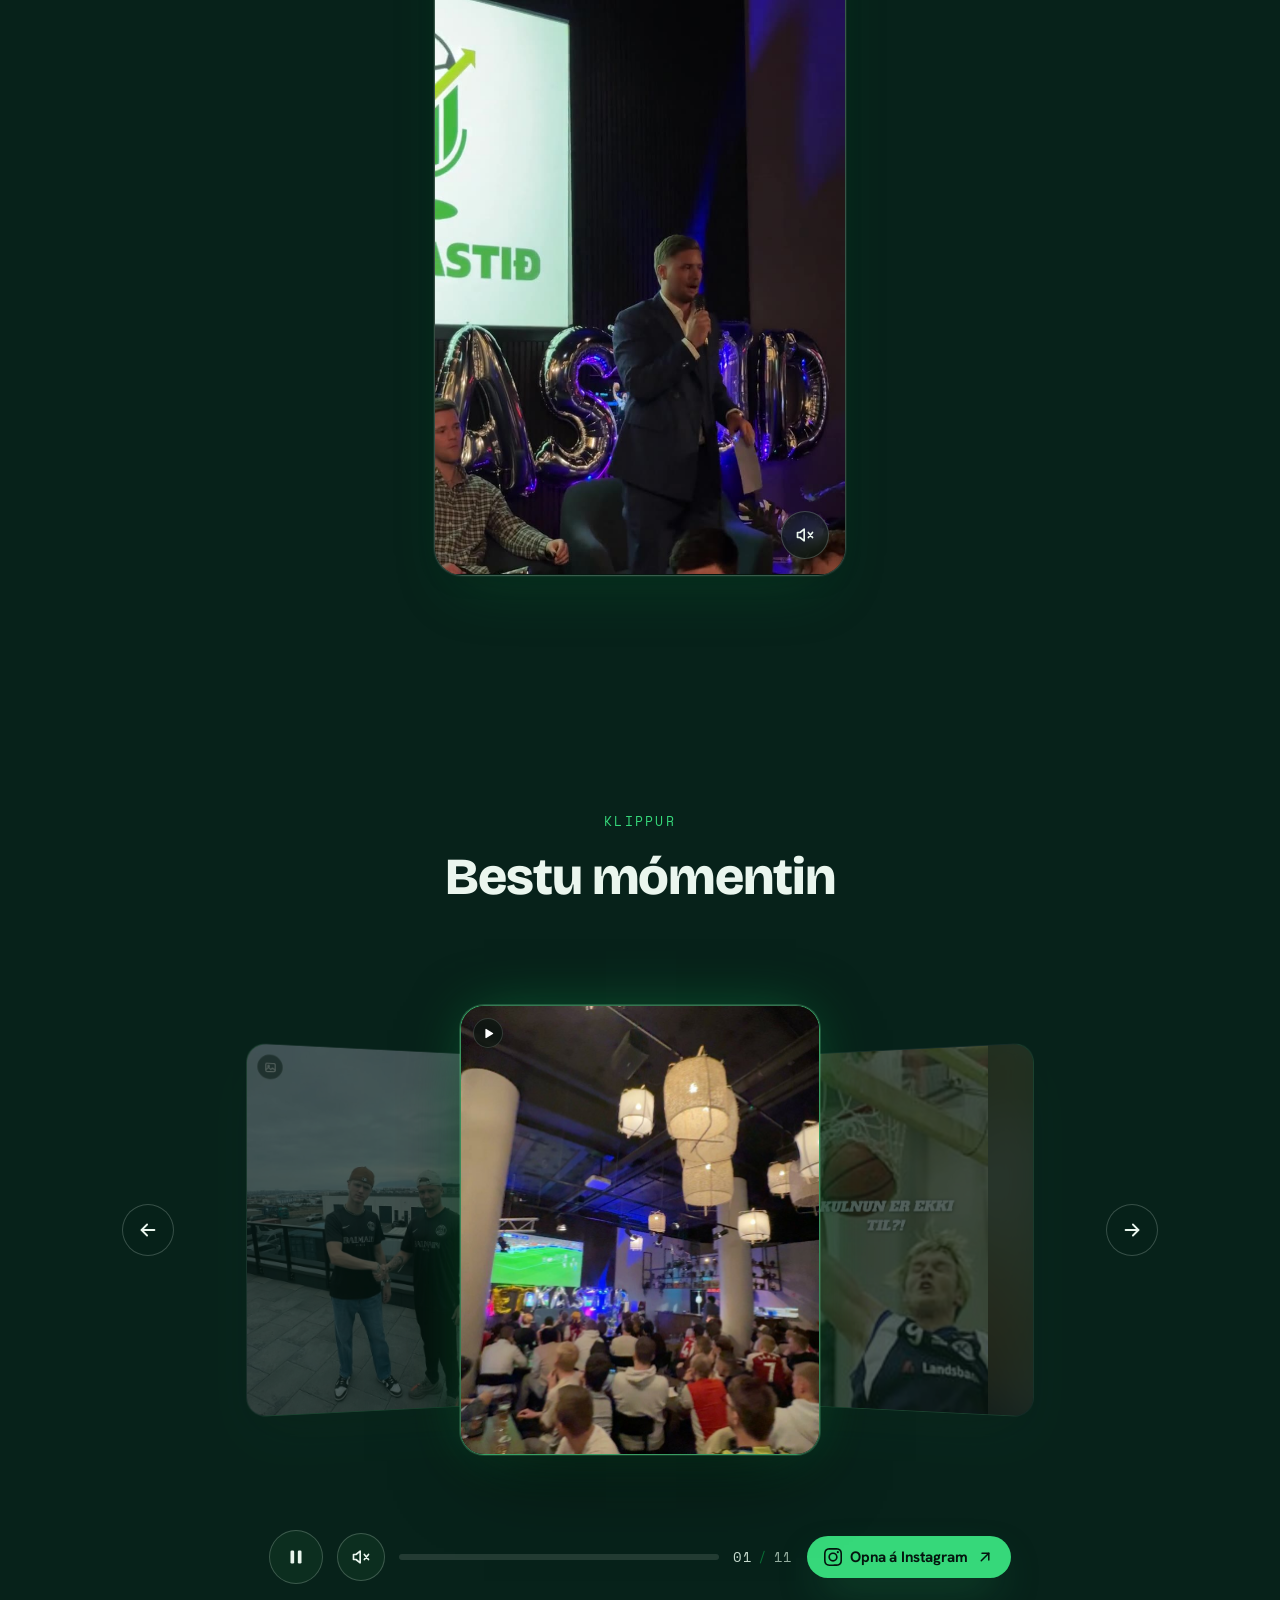
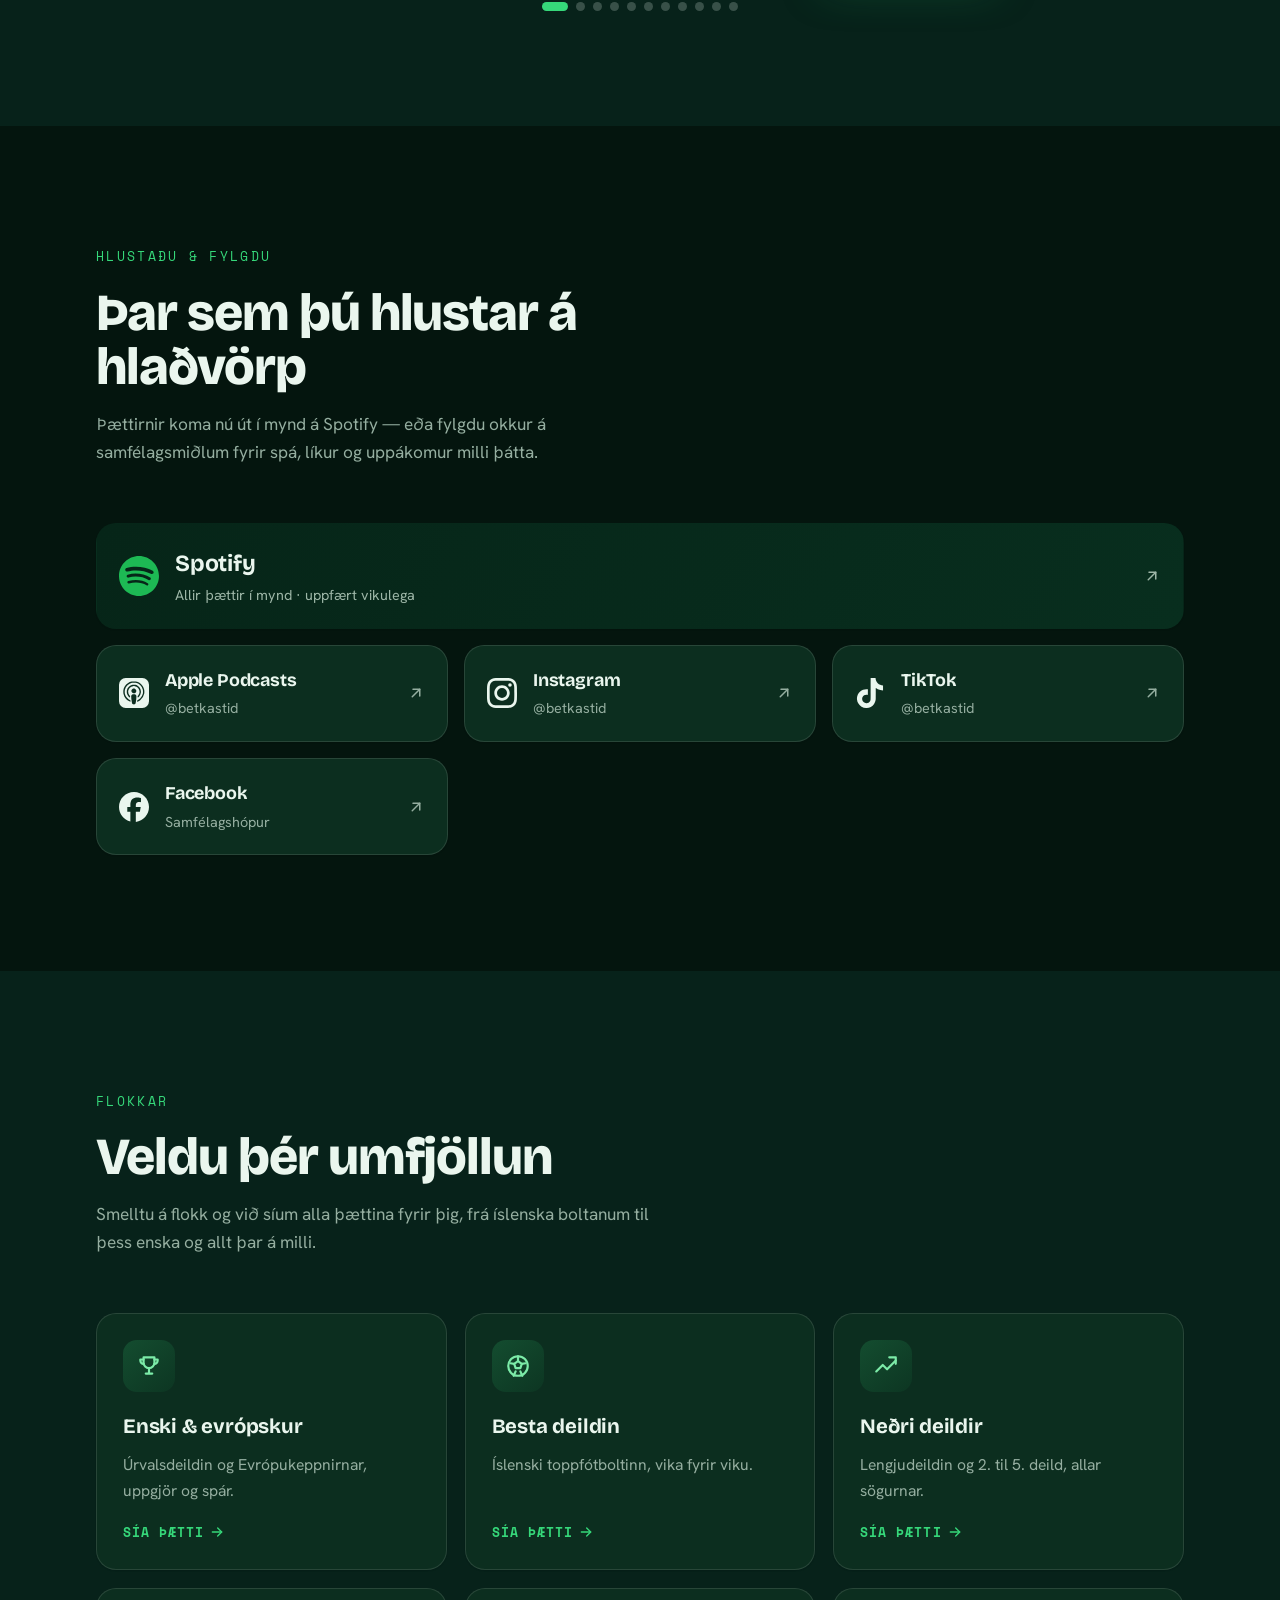
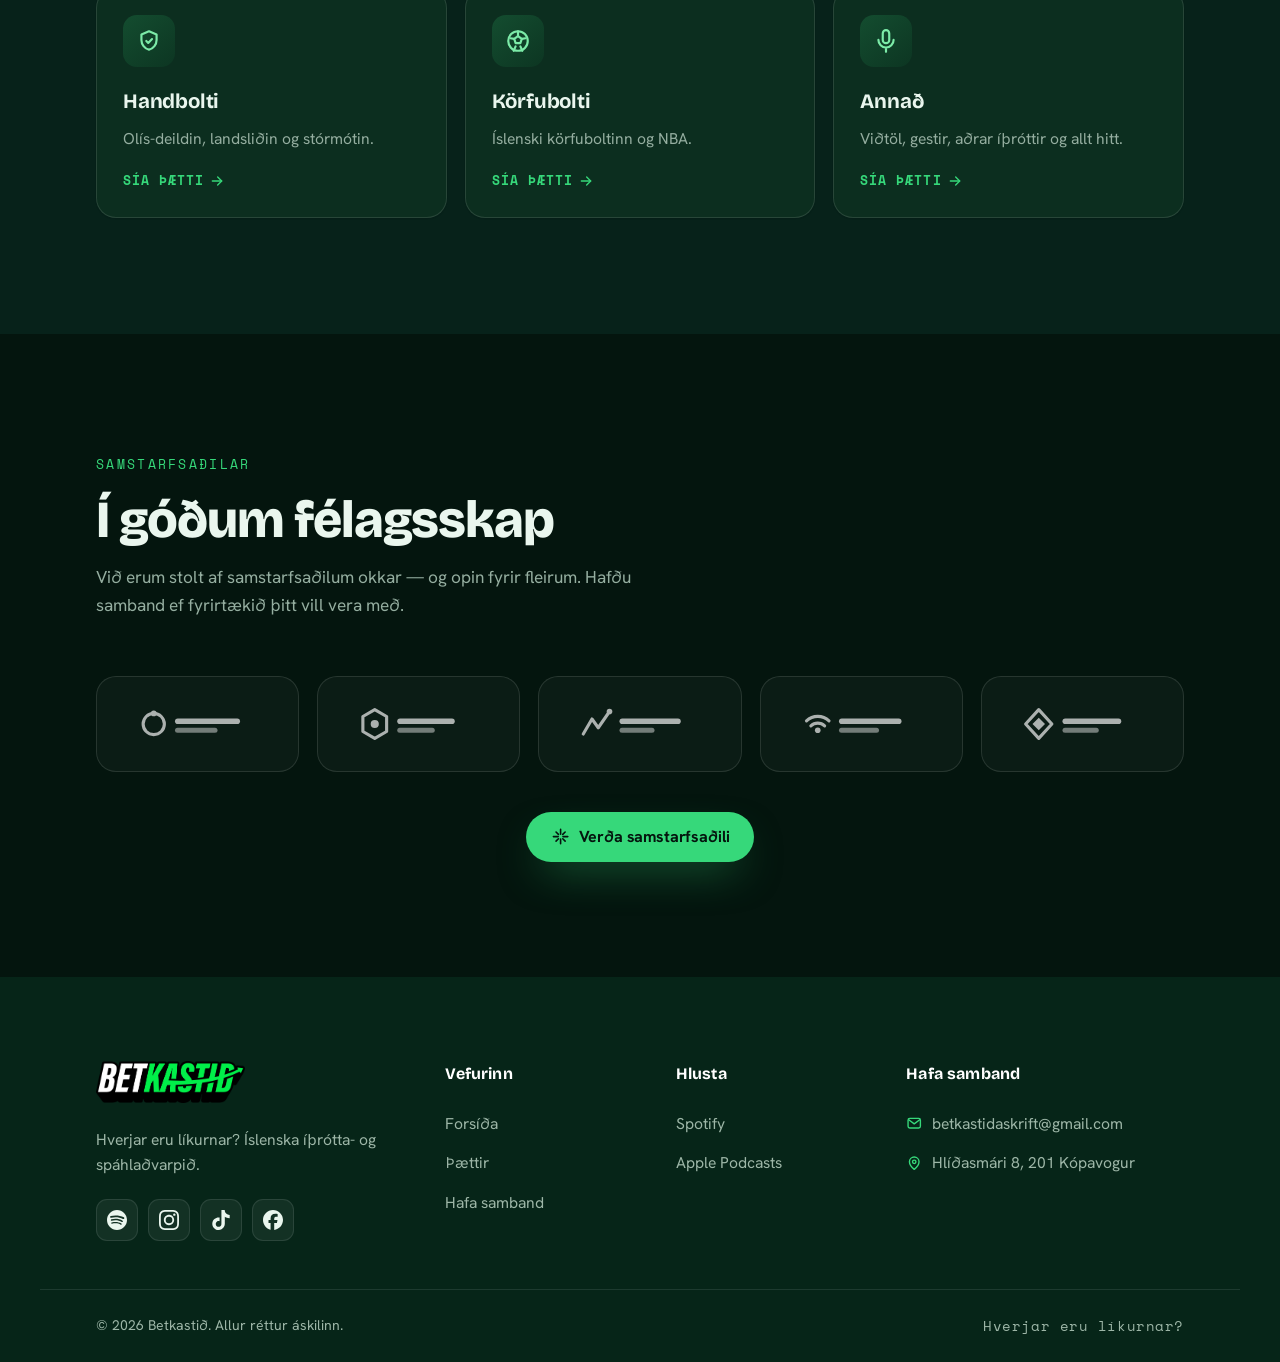
==== commit 1e74064a: "Merge pull request #23 from briembenni-sketch/claude/magical-lovelace-160bxc Bæta við „Viðburðir bet" ====
--- a/index.html
+++ b/index.html
@@ -236,16 +236,9 @@
     <!-- ============ CLIPS ============ -->
     <section class="section section-alt" id="klippur">
       <div class="container">
-        <header class="section-head section-head-row" data-reveal>
-          <div>
-            <p class="eyebrow">Klippur</p>
-            <h2 class="section-title">Bestu mómentin</h2>
-            <p class="section-sub">Bestu mómentin úr þáttunum — spilast sjálfkrafa beint hér á síðunni, klippa eftir klippu. Kveiktu á hljóði eða opnaðu klippuna á Instagram.</p>
-          </div>
-          <a class="btn btn-outline" href="https://www.instagram.com/betkastid/" target="_blank" rel="noopener">
-            Fleiri klippur
-            <svg class="ic" aria-hidden="true"><use href="#i-arrow-ur"></use></svg>
-          </a>
+        <header class="section-head section-head-center" data-reveal>
+          <p class="eyebrow">Klippur</p>
+          <h2 class="section-title">Bestu mómentin</h2>
         </header>
 
         <!-- Sjálfspilandi klippu-skyggnusýning (coverflow). Myndböndin eru hýst í
--- a/styles.css
+++ b/styles.css
@@ -167,6 +167,11 @@
   max-width: none;
   display: flex; align-items: flex-end; justify-content: space-between;
   gap: 24px; flex-wrap: wrap;
+}
+.section-head-center {
+  max-width: none;
+  margin-inline: auto;
+  text-align: center;
 }
 .section-title {
   font-family: var(--font-display);
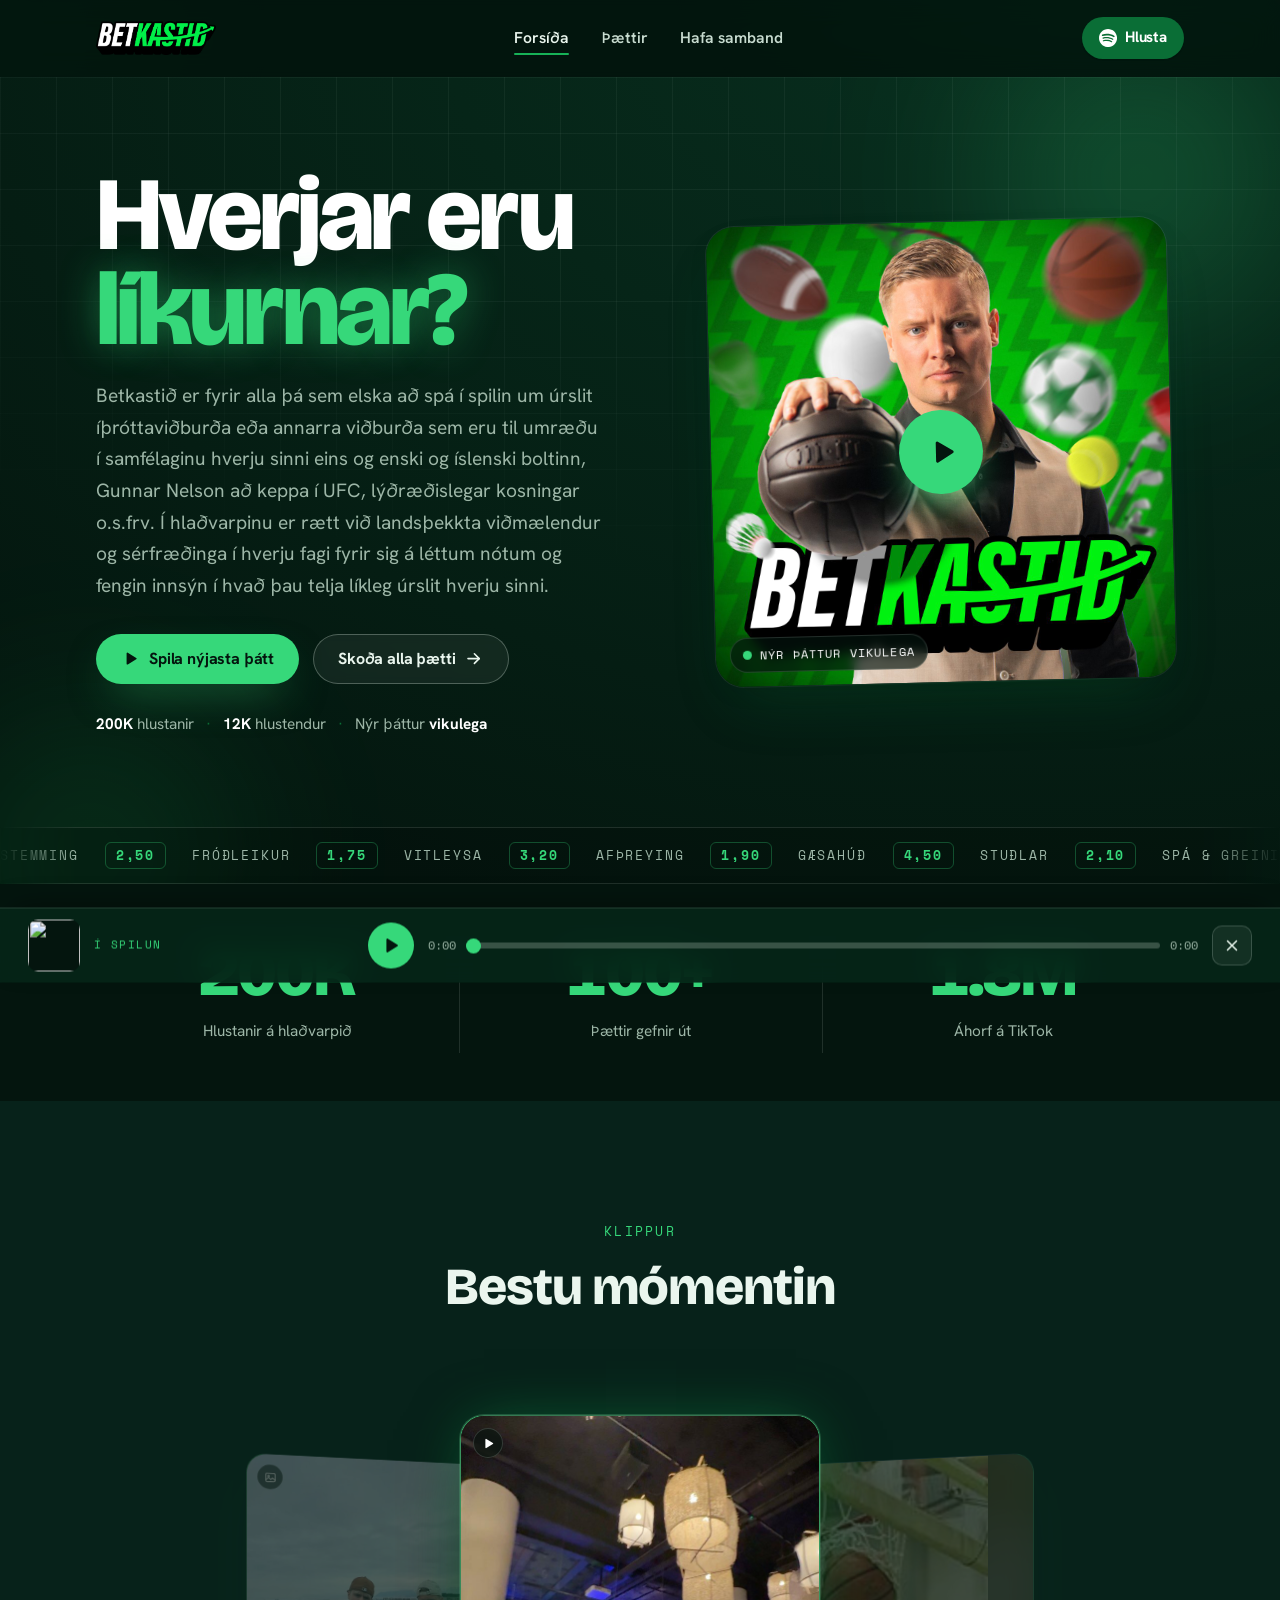
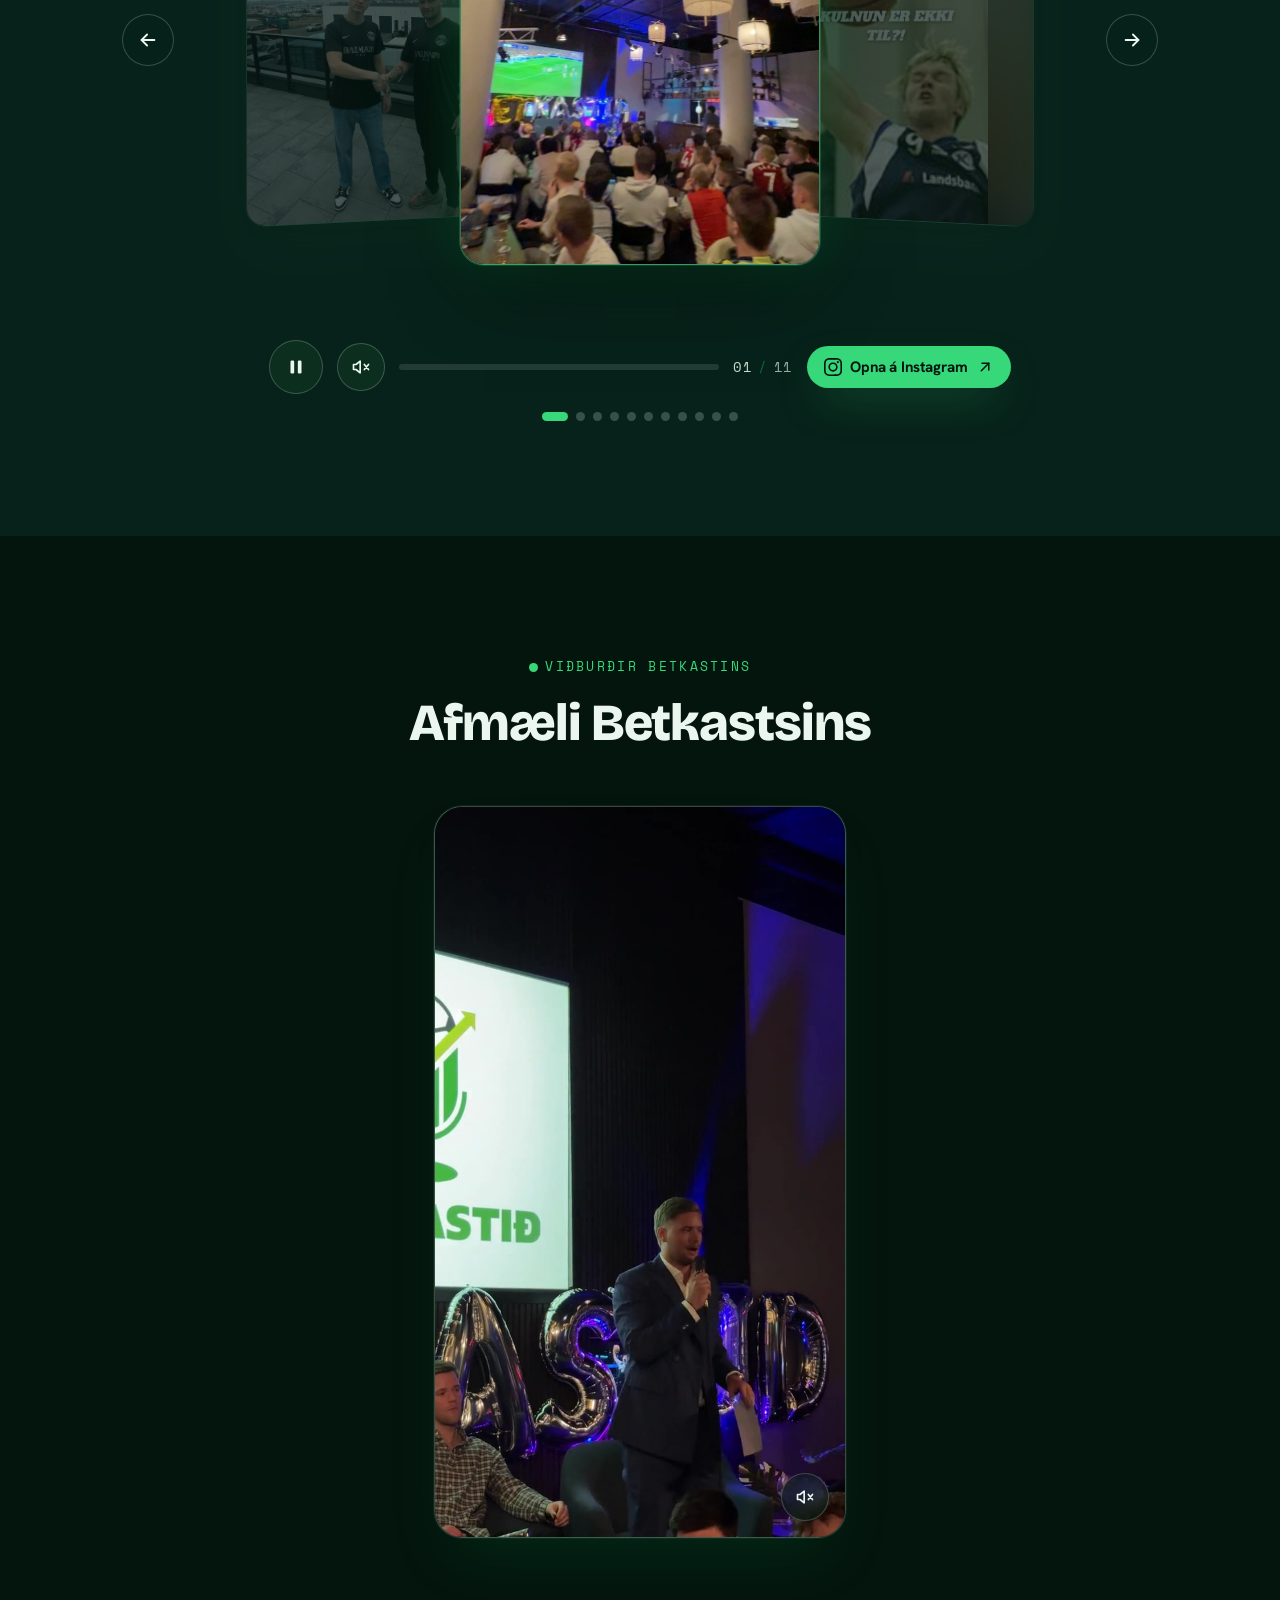
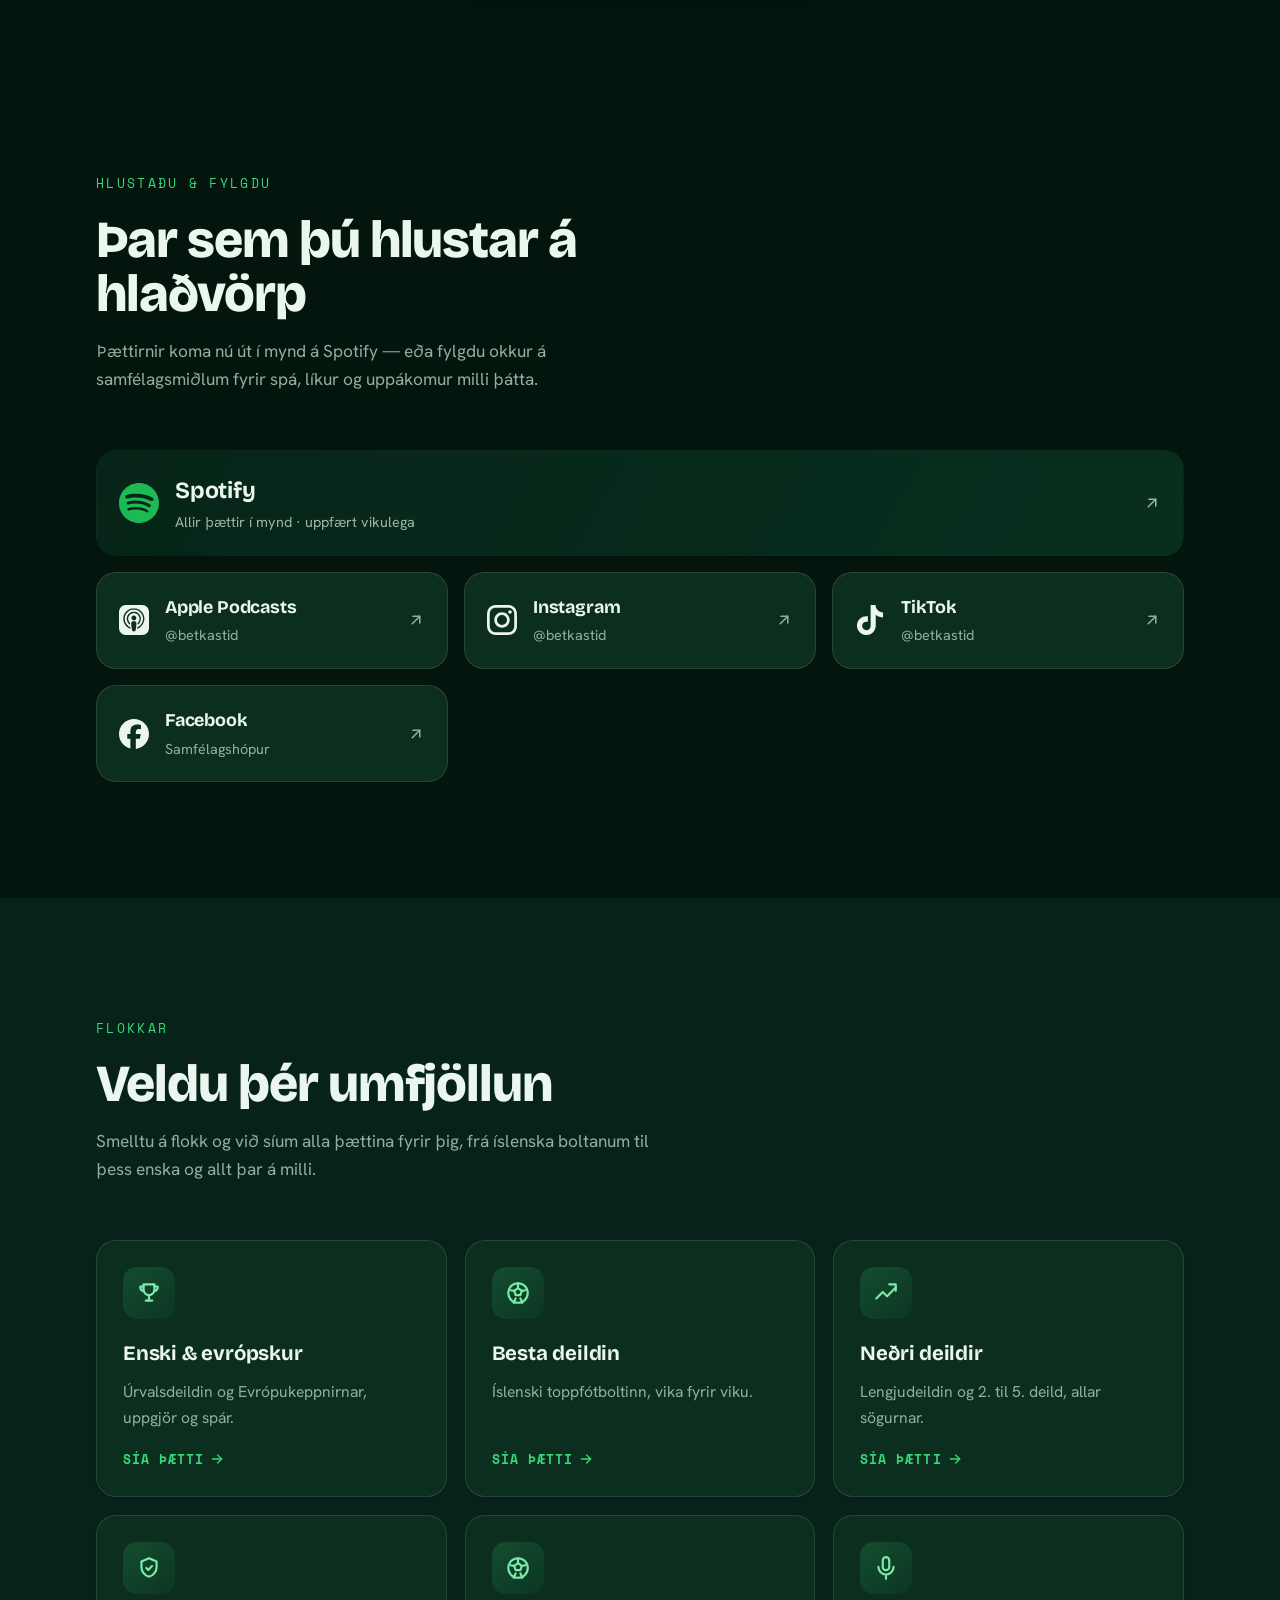
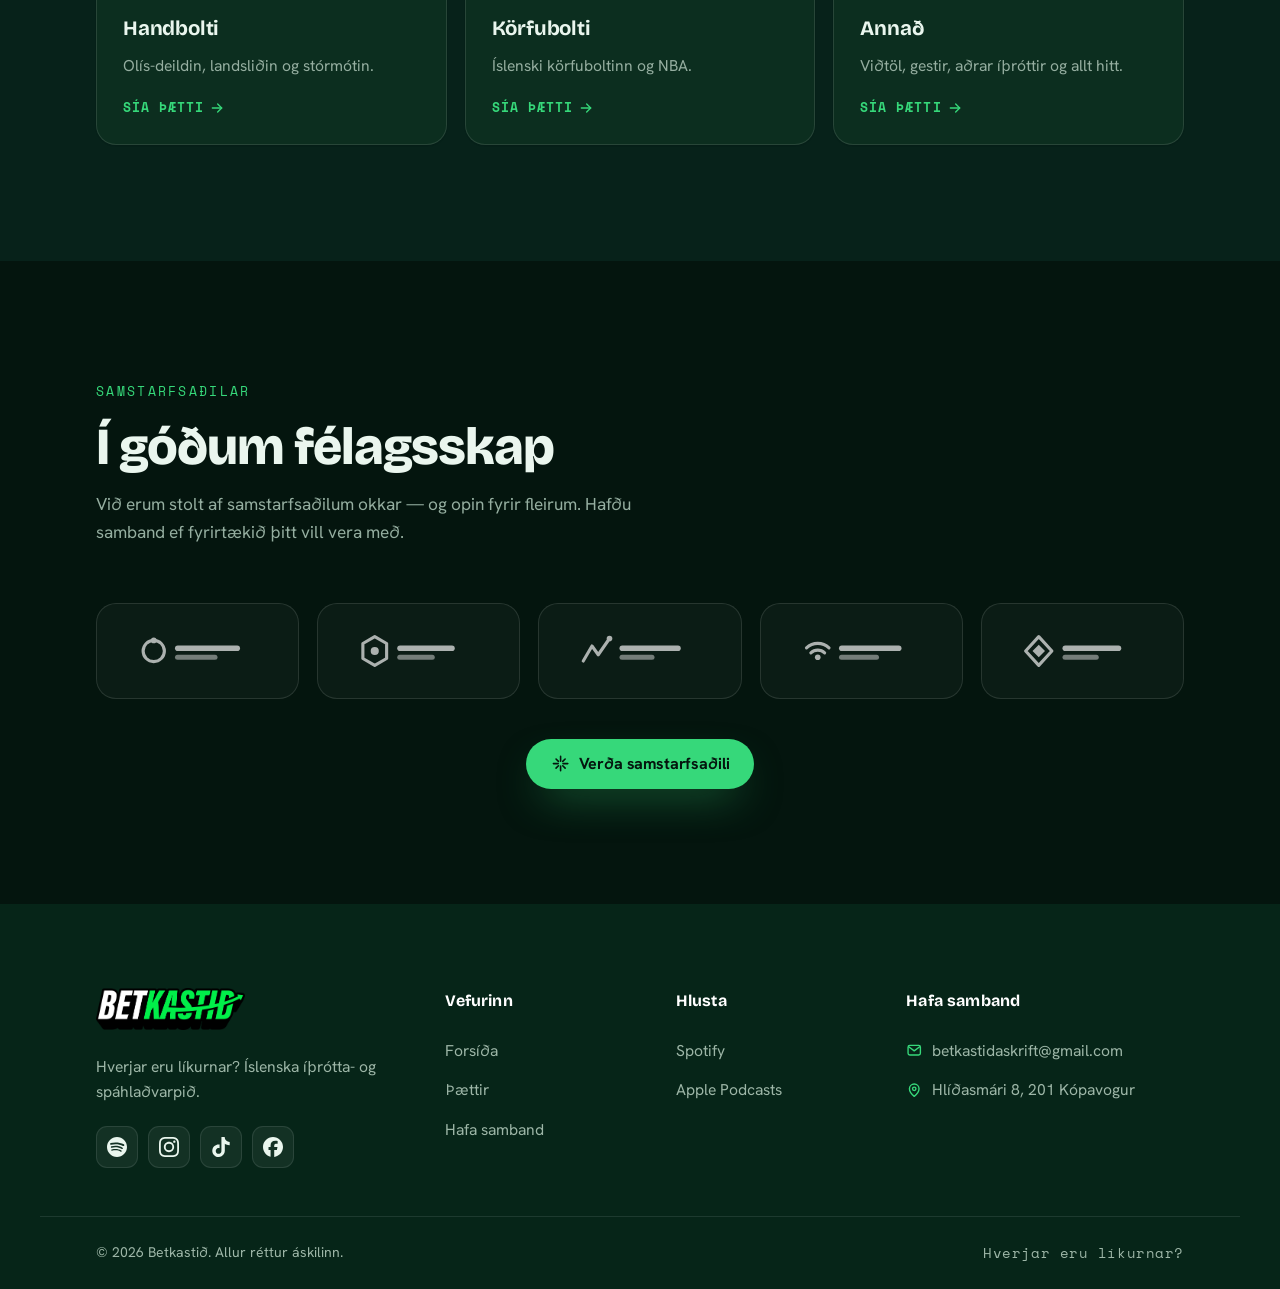
==== commit dfdc25a2: "Move Viðburðir section below the clips, center heading, drop subtext - Relocate #vidburdir to sit af" ====
--- a/index.html
+++ b/index.html
@@ -206,33 +206,6 @@
       </div>
     </section>
 
-    <!-- ============ VIÐBURÐIR ============ -->
-    <section class="section section-alt" id="vidburdir">
-      <div class="container">
-        <header class="section-head" data-reveal>
-          <p class="eyebrow"><span class="pulse" aria-hidden="true"></span> Viðburðir betkastins</p>
-          <h2 class="section-title">Afmæli Betkastsins</h2>
-          <p class="section-sub">Við héldum upp á afmælið — svipmyndin rúllar hér beint á síðunni. Kveiktu á hljóði til að heyra stemninguna.</p>
-        </header>
-
-        <!-- Sjálfrúllandi afmælismyndband (assets/events/afmaeli-betkastid.mp4,
-             lóðrétt 9:16 reel, H.264). Spilast sjálfkrafa í lúppu, hljóðlaust —
-             gestir kveikja á hljóði með hnappnum. Plakat: afmaeli-betkastid.jpg.
-             Skipta um myndband: sjá assets/events/README.md. -->
-        <figure class="eventvideo" data-eventvideo data-reveal>
-          <video class="eventvideo-media" autoplay muted loop playsinline preload="metadata" poster="assets/events/afmaeli-betkastid.jpg">
-            <source src="assets/events/afmaeli-betkastid.mp4" type="video/mp4" />
-            Vafrinn þinn styður ekki innbyggð myndbönd —
-            <a href="https://www.instagram.com/betkastid/" target="_blank" rel="noopener">sjáðu á Instagram</a>.
-          </video>
-          <button class="eventvideo-mute" type="button" data-eventvideo-mute aria-label="Kveikja á hljóði" aria-pressed="false">
-            <svg class="ic ic-muted" aria-hidden="true"><use href="#i-mute"></use></svg>
-            <svg class="ic ic-sound" aria-hidden="true"><use href="#i-volume"></use></svg>
-          </button>
-        </figure>
-      </div>
-    </section>
-
     <!-- ============ CLIPS ============ -->
     <section class="section section-alt" id="klippur">
       <div class="container">
@@ -371,6 +344,32 @@
       </div>
     </section>
 
+    <!-- ============ VIÐBURÐIR ============ -->
+    <section class="section" id="vidburdir">
+      <div class="container">
+        <header class="section-head section-head-center" data-reveal>
+          <p class="eyebrow"><span class="pulse" aria-hidden="true"></span> Viðburðir betkastins</p>
+          <h2 class="section-title">Afmæli Betkastsins</h2>
+        </header>
+
+        <!-- Sjálfrúllandi afmælismyndband (assets/events/afmaeli-betkastid.mp4,
+             lóðrétt 9:16 reel, H.264). Spilast sjálfkrafa í lúppu, hljóðlaust —
+             gestir kveikja á hljóði með hnappnum. Plakat: afmaeli-betkastid.jpg.
+             Skipta um myndband: sjá assets/events/README.md. -->
+        <figure class="eventvideo" data-eventvideo data-reveal>
+          <video class="eventvideo-media" autoplay muted loop playsinline preload="metadata" poster="assets/events/afmaeli-betkastid.jpg">
+            <source src="assets/events/afmaeli-betkastid.mp4" type="video/mp4" />
+            Vafrinn þinn styður ekki innbyggð myndbönd —
+            <a href="https://www.instagram.com/betkastid/" target="_blank" rel="noopener">sjáðu á Instagram</a>.
+          </video>
+          <button class="eventvideo-mute" type="button" data-eventvideo-mute aria-label="Kveikja á hljóði" aria-pressed="false">
+            <svg class="ic ic-muted" aria-hidden="true"><use href="#i-mute"></use></svg>
+            <svg class="ic ic-sound" aria-hidden="true"><use href="#i-volume"></use></svg>
+          </button>
+        </figure>
+      </div>
+    </section>
+
     <!-- ============ LISTEN & FOLLOW ============ -->
     <section class="section" id="hlusta">
       <div class="container">
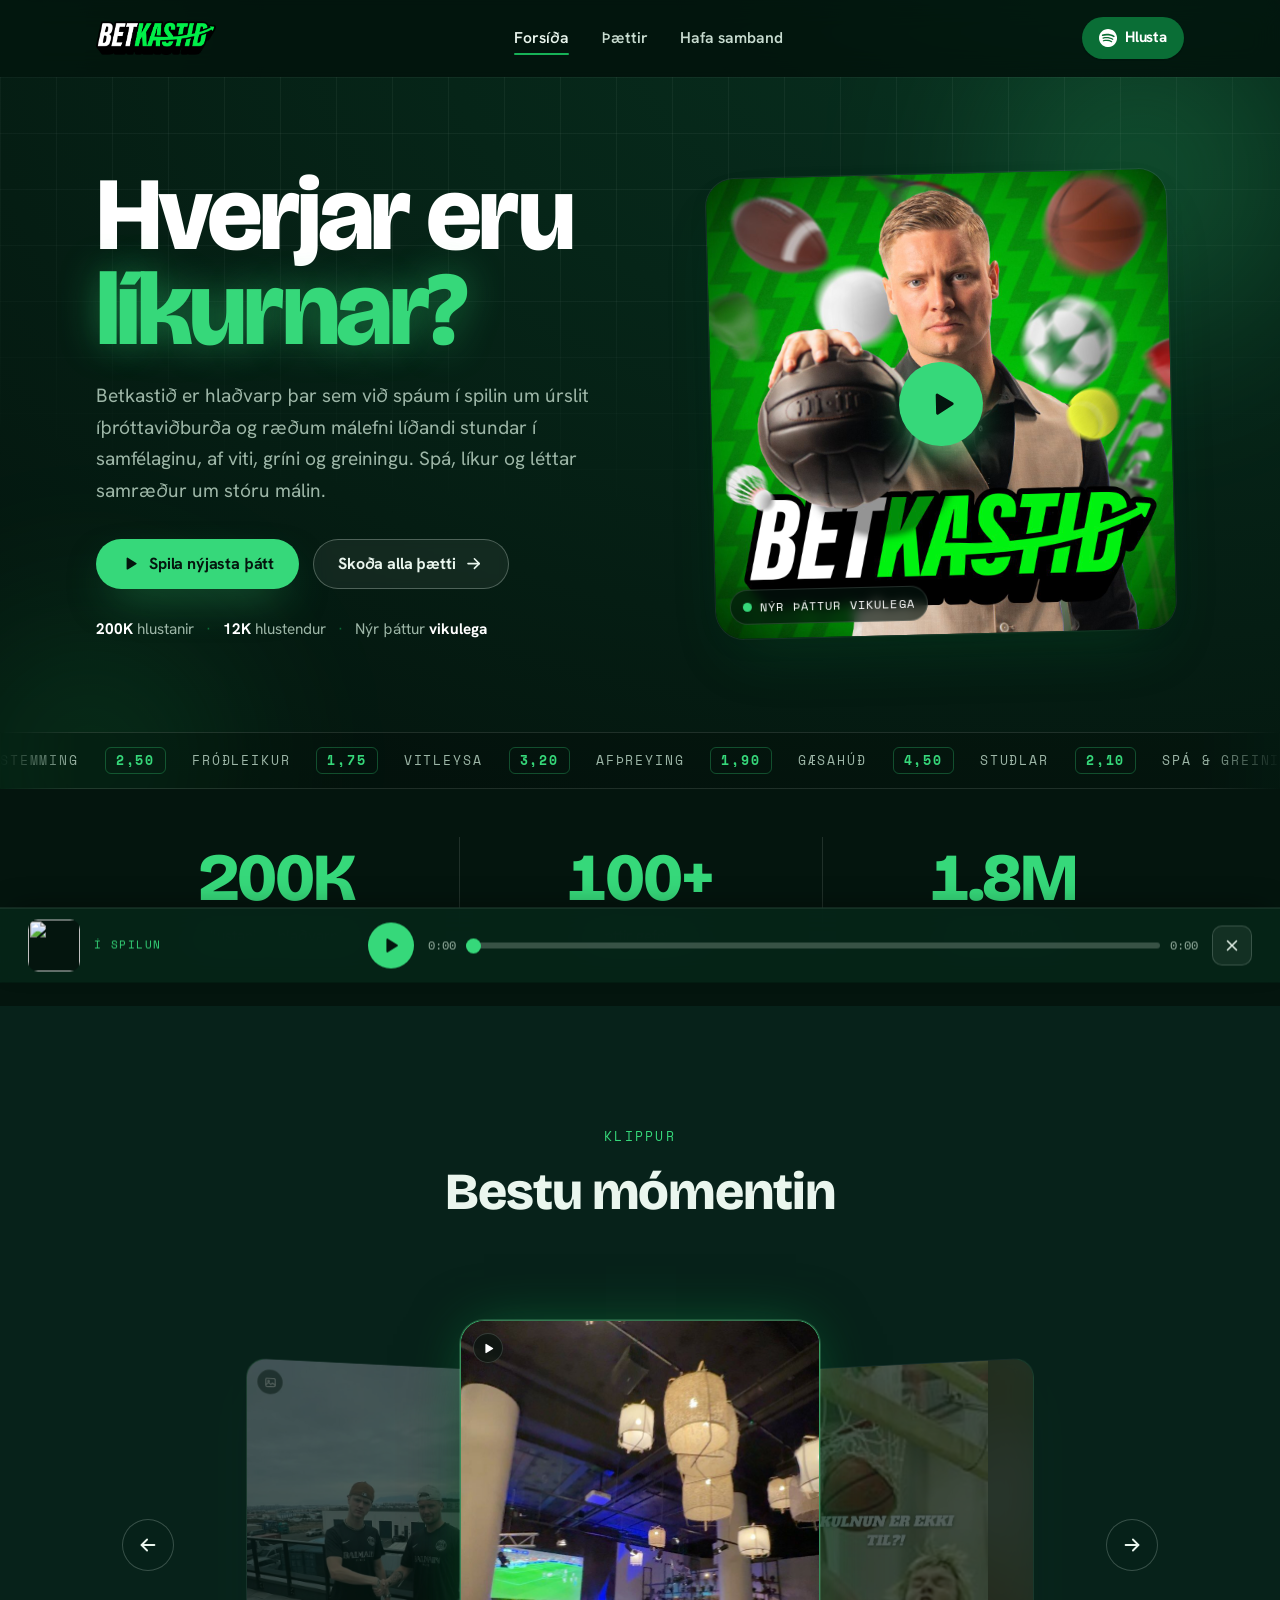
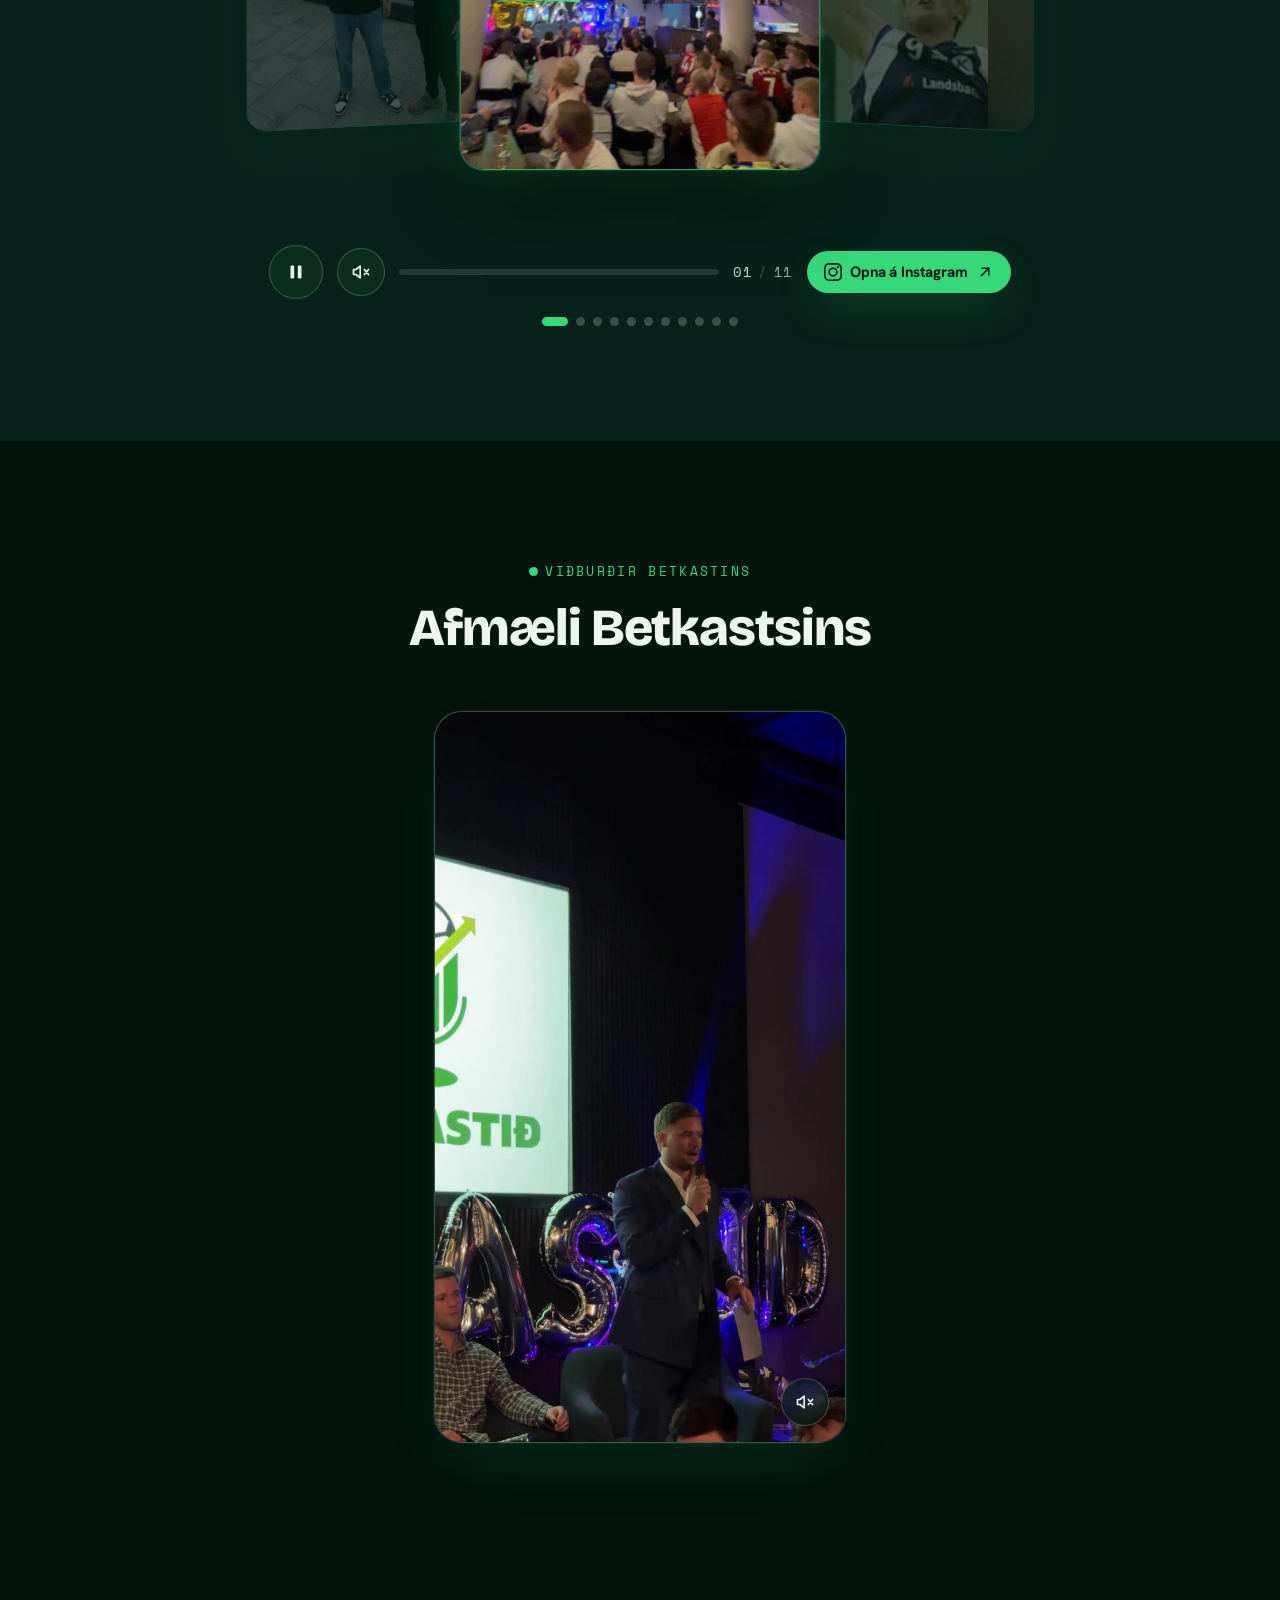
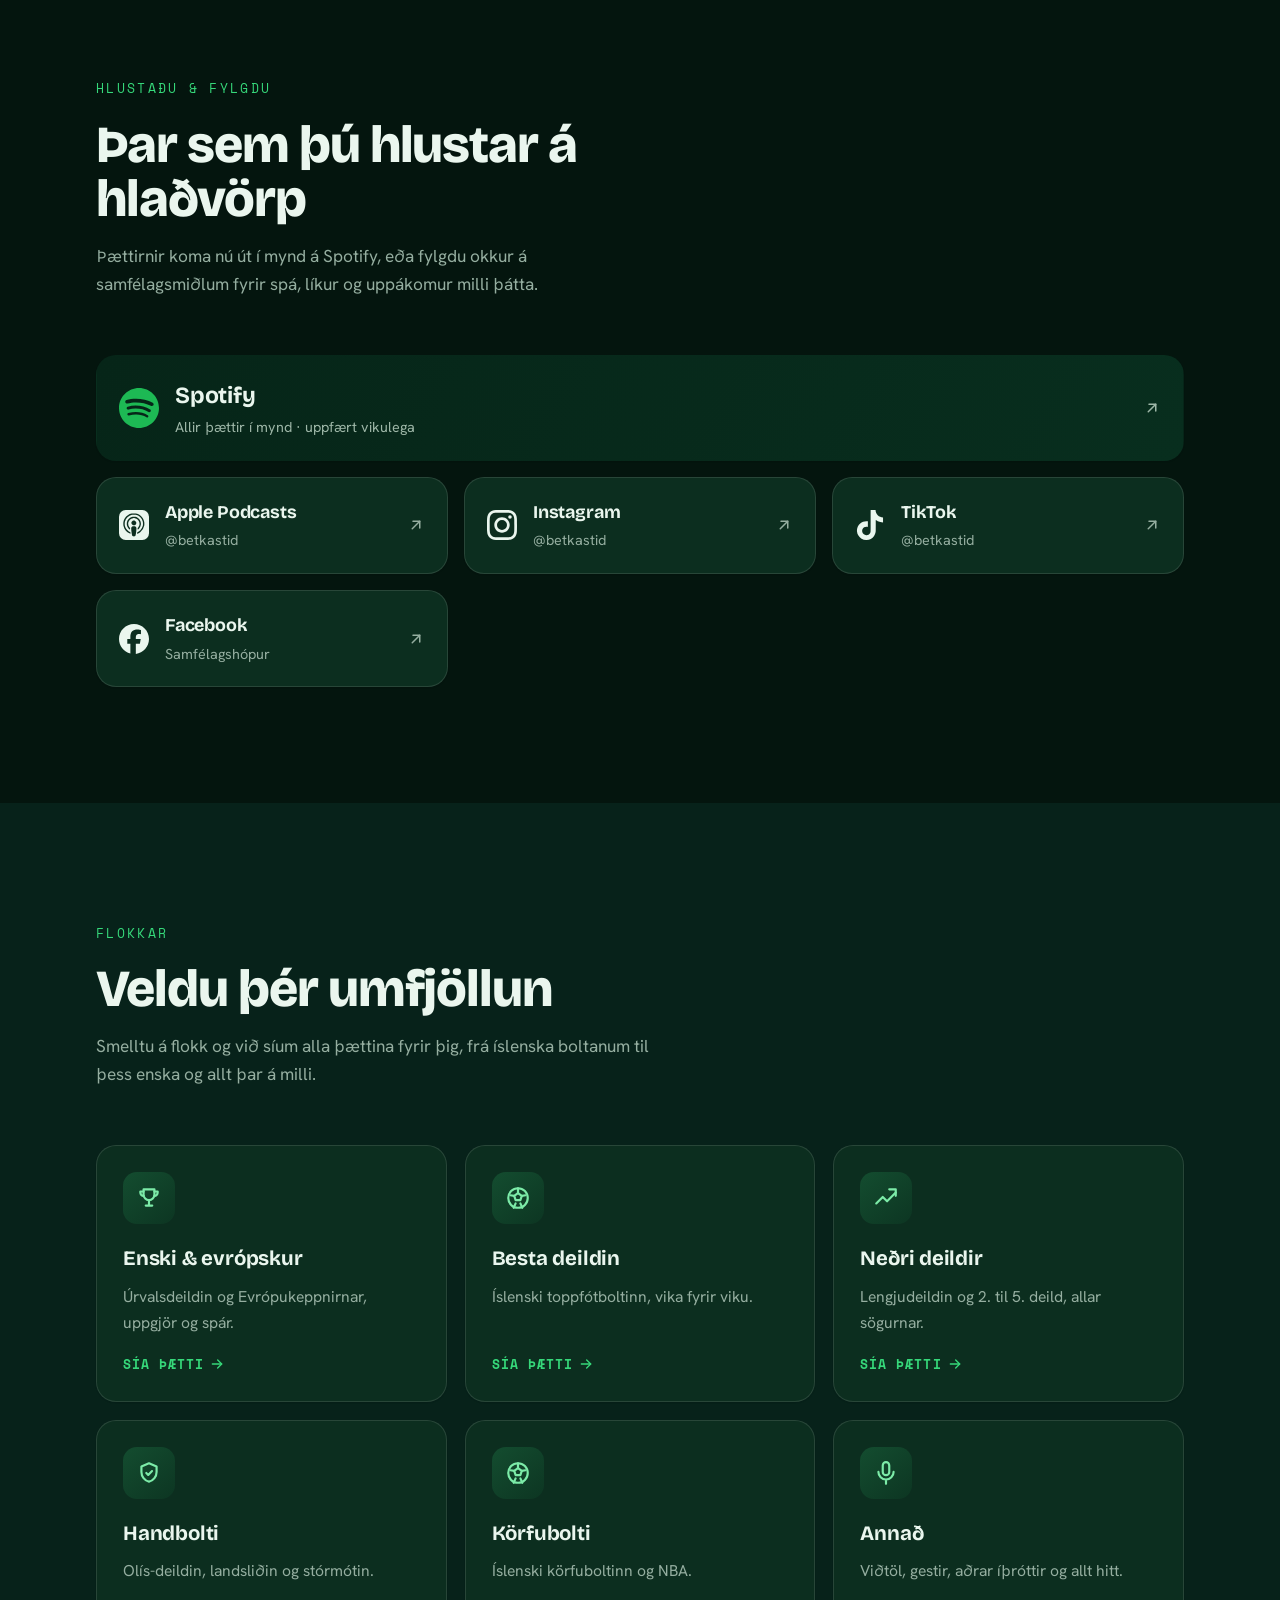
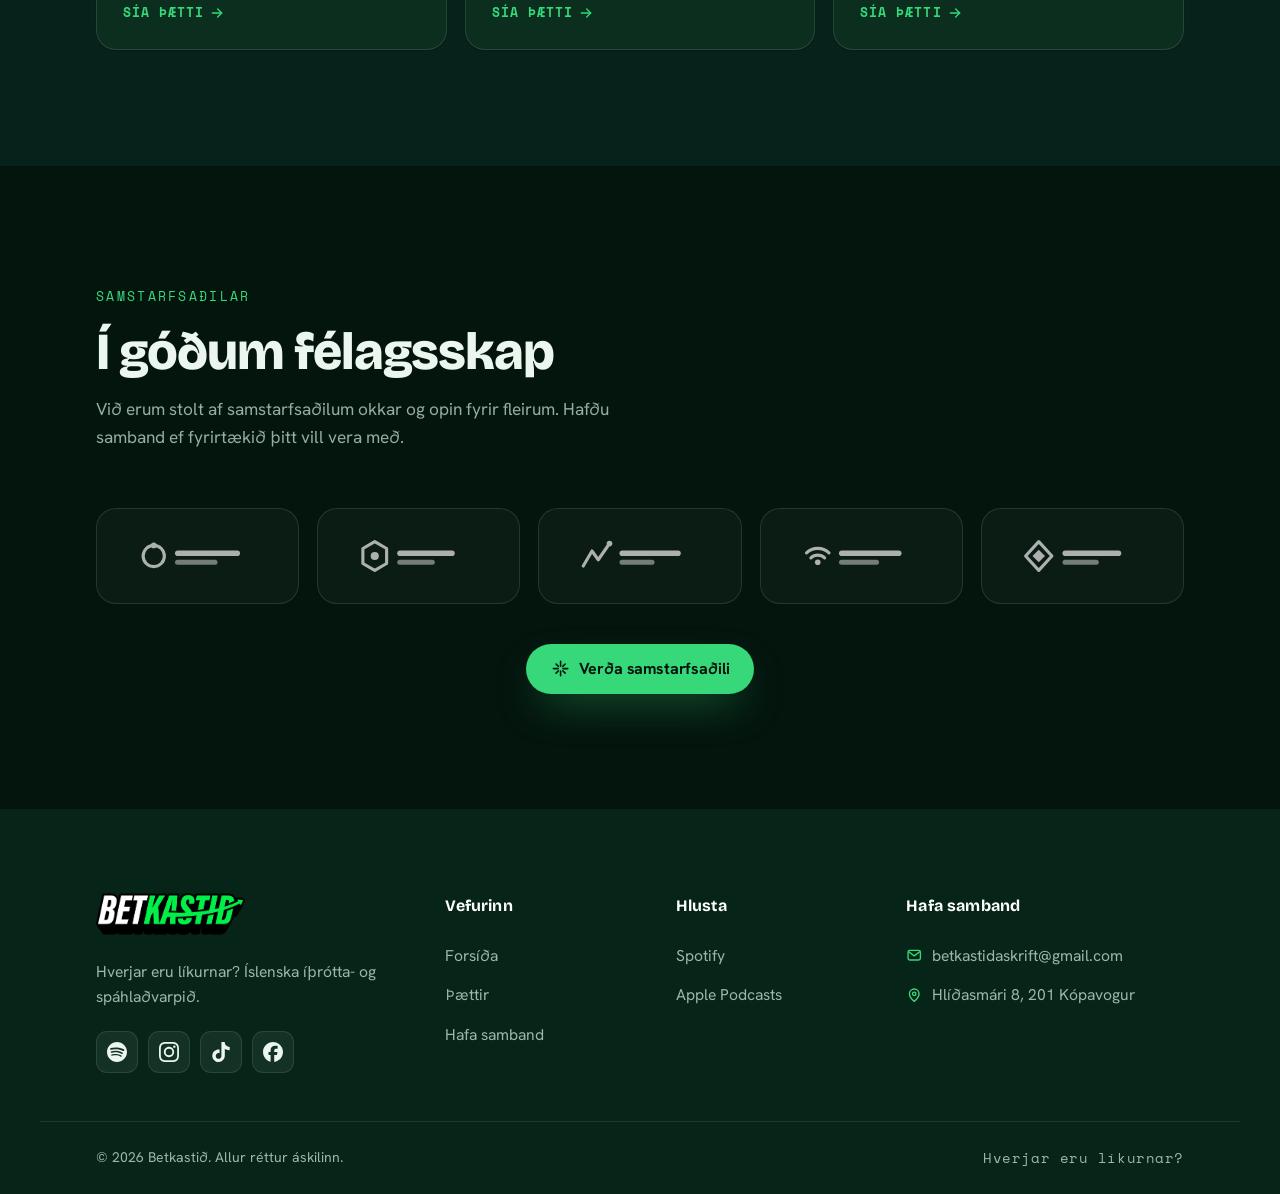
==== commit 10bb6238: "Shorten hero lead copy and remove em-dashes site-wide - Replace the long hero intro paragraph with a" ====
--- a/index.html
+++ b/index.html
@@ -40,7 +40,7 @@
     "@type": "PodcastSeries",
     "name": "Betkastið",
     "alternateName": "Hverjar eru líkurnar?",
-    "description": "Íslenska íþrótta- og spáhlaðvarpið. Spá, líkur og léttar samræður um stóru málin — íþróttaviðburði og málefni líðandi stundar.",
+    "description": "Íslenska íþrótta- og spáhlaðvarpið. Spá, líkur og léttar samræður um stóru málin, íþróttaviðburði og málefni líðandi stundar.",
     "inLanguage": "is",
     "url": "https://betkastid.is",
     "image": "https://betkastid.is/assets/cover-betkastid.jpg",
@@ -128,11 +128,9 @@
         <div class="hero-copy">
           <h1 class="hero-title">Hverjar eru<br><span class="accent">líkurnar?</span></h1>
           <p class="hero-lead">
-            Betkastið er fyrir alla þá sem elska að spá í spilin um úrslit íþróttaviðburða
-            eða annarra viðburða sem eru til umræðu í samfélaginu hverju sinni eins og enski
-            og íslenski boltinn, Gunnar Nelson að keppa í UFC, lýðræðislegar kosningar o.s.frv.
-            Í hlaðvarpinu er rætt við landsþekkta viðmælendur og sérfræðinga í hverju fagi
-            fyrir sig á léttum nótum og fengin innsýn í hvað þau telja líkleg úrslit hverju sinni.
+            Betkastið er hlaðvarp þar sem við spáum í spilin um úrslit íþróttaviðburða og
+            ræðum málefni líðandi stundar í samfélaginu, af viti, gríni og greiningu.
+            Spá, líkur og léttar samræður um stóru málin.
           </p>
 
           <div class="hero-cta">
@@ -157,7 +155,7 @@
 
         <div class="hero-figure">
           <div class="hero-cover">
-            <img class="hero-cover-img" src="assets/cover-betkastid.jpg" alt="Betkastið — íþrótta- og spáhlaðvarpið" width="900" height="900" />
+            <img class="hero-cover-img" src="assets/cover-betkastid.jpg" alt="Betkastið, íþrótta- og spáhlaðvarpið" width="900" height="900" />
             <button class="hero-cover-play" type="button" data-play-latest aria-label="Spila nýjasta þátt">
               <svg class="ic" aria-hidden="true"><use href="#i-play"></use></svg>
             </button>
@@ -217,7 +215,7 @@
         <!-- Sjálfspilandi klippu-skyggnusýning (coverflow). Myndböndin eru hýst í
              assets/clips/ (sótt af Instagram @betkastid) og spilast beint á síðunni;
              myndafærslur birtast sem myndir. Bættu við klippu með því að afrita <li>
-             hér að neðan — data-type="video" með .mp4 + .jpg, eða data-type="image"
+             hér að neðan, data-type="video" með .mp4 + .jpg, eða data-type="image"
              með .jpg. Teljari, punktar, hljóð og spilun uppfærast sjálfkrafa. -->
         <div class="clipshow" data-clipshow data-interval="6000" role="group"
              aria-roledescription="skyggnusýning" aria-label="Klippur úr Betkastinu" data-reveal>
@@ -246,14 +244,14 @@
               <li class="clipshow-slide" data-code="DFThpbJApca" data-type="image">
                 <div class="clipshow-card">
                   <span class="clipshow-bg" style="background-image:url('assets/clips/DFThpbJApca.jpg')" aria-hidden="true"></span>
-                  <img class="clipshow-media" src="assets/clips/DFThpbJApca.jpg" alt="Betkastið — Instagram-mynd 3" loading="lazy" />
+                  <img class="clipshow-media" src="assets/clips/DFThpbJApca.jpg" alt="Betkastið, Instagram-mynd 3" loading="lazy" />
                   <span class="clipshow-chip" aria-hidden="true"><svg class="ic"><use href="#i-image"></use></svg></span>
                 </div>
               </li>
               <li class="clipshow-slide" data-code="DC9tdAVAmMA" data-type="image">
                 <div class="clipshow-card">
                   <span class="clipshow-bg" style="background-image:url('assets/clips/DC9tdAVAmMA.jpg')" aria-hidden="true"></span>
-                  <img class="clipshow-media" src="assets/clips/DC9tdAVAmMA.jpg" alt="Betkastið — Instagram-mynd 4" loading="lazy" />
+                  <img class="clipshow-media" src="assets/clips/DC9tdAVAmMA.jpg" alt="Betkastið, Instagram-mynd 4" loading="lazy" />
                   <span class="clipshow-chip" aria-hidden="true"><svg class="ic"><use href="#i-image"></use></svg></span>
                 </div>
               </li>
@@ -268,7 +266,7 @@
               <li class="clipshow-slide" data-code="C896d92I-yA" data-type="image">
                 <div class="clipshow-card">
                   <span class="clipshow-bg" style="background-image:url('assets/clips/C896d92I-yA.jpg')" aria-hidden="true"></span>
-                  <img class="clipshow-media" src="assets/clips/C896d92I-yA.jpg" alt="Betkastið — Instagram-mynd 6" loading="lazy" />
+                  <img class="clipshow-media" src="assets/clips/C896d92I-yA.jpg" alt="Betkastið, Instagram-mynd 6" loading="lazy" />
                   <span class="clipshow-chip" aria-hidden="true"><svg class="ic"><use href="#i-image"></use></svg></span>
                 </div>
               </li>
@@ -283,28 +281,28 @@
               <li class="clipshow-slide" data-code="C8VQfnKg4bF" data-type="image">
                 <div class="clipshow-card">
                   <span class="clipshow-bg" style="background-image:url('assets/clips/C8VQfnKg4bF.jpg')" aria-hidden="true"></span>
-                  <img class="clipshow-media" src="assets/clips/C8VQfnKg4bF.jpg" alt="Betkastið — Instagram-mynd 8" loading="lazy" />
+                  <img class="clipshow-media" src="assets/clips/C8VQfnKg4bF.jpg" alt="Betkastið, Instagram-mynd 8" loading="lazy" />
                   <span class="clipshow-chip" aria-hidden="true"><svg class="ic"><use href="#i-image"></use></svg></span>
                 </div>
               </li>
               <li class="clipshow-slide" data-code="C76pStEoEjS" data-type="image">
                 <div class="clipshow-card">
                   <span class="clipshow-bg" style="background-image:url('assets/clips/C76pStEoEjS.jpg')" aria-hidden="true"></span>
-                  <img class="clipshow-media" src="assets/clips/C76pStEoEjS.jpg" alt="Betkastið — Instagram-mynd 9" loading="lazy" />
+                  <img class="clipshow-media" src="assets/clips/C76pStEoEjS.jpg" alt="Betkastið, Instagram-mynd 9" loading="lazy" />
                   <span class="clipshow-chip" aria-hidden="true"><svg class="ic"><use href="#i-image"></use></svg></span>
                 </div>
               </li>
               <li class="clipshow-slide" data-code="C7Knc9togKQ" data-type="image">
                 <div class="clipshow-card">
                   <span class="clipshow-bg" style="background-image:url('assets/clips/C7Knc9togKQ.jpg')" aria-hidden="true"></span>
-                  <img class="clipshow-media" src="assets/clips/C7Knc9togKQ.jpg" alt="Betkastið — Instagram-mynd 10" loading="lazy" />
+                  <img class="clipshow-media" src="assets/clips/C7Knc9togKQ.jpg" alt="Betkastið, Instagram-mynd 10" loading="lazy" />
                   <span class="clipshow-chip" aria-hidden="true"><svg class="ic"><use href="#i-image"></use></svg></span>
                 </div>
               </li>
               <li class="clipshow-slide" data-code="C6GxtF9o6z7" data-type="image">
                 <div class="clipshow-card">
                   <span class="clipshow-bg" style="background-image:url('assets/clips/C6GxtF9o6z7.jpg')" aria-hidden="true"></span>
-                  <img class="clipshow-media" src="assets/clips/C6GxtF9o6z7.jpg" alt="Betkastið — Instagram-mynd 11" loading="lazy" />
+                  <img class="clipshow-media" src="assets/clips/C6GxtF9o6z7.jpg" alt="Betkastið, Instagram-mynd 11" loading="lazy" />
                   <span class="clipshow-chip" aria-hidden="true"><svg class="ic"><use href="#i-image"></use></svg></span>
                 </div>
               </li>
@@ -353,14 +351,14 @@
         </header>
 
         <!-- Sjálfrúllandi afmælismyndband (assets/events/afmaeli-betkastid.mp4,
-             lóðrétt 9:16 reel, H.264). Spilast sjálfkrafa í lúppu, hljóðlaust —
-             gestir kveikja á hljóði með hnappnum. Plakat: afmaeli-betkastid.jpg.
+             lóðrétt 9:16 reel, H.264). Spilast sjálfkrafa í lúppu, hljóðlaust.
+             Gestir kveikja á hljóði með hnappnum. Plakat: afmaeli-betkastid.jpg.
              Skipta um myndband: sjá assets/events/README.md. -->
         <figure class="eventvideo" data-eventvideo data-reveal>
           <video class="eventvideo-media" autoplay muted loop playsinline preload="metadata" poster="assets/events/afmaeli-betkastid.jpg">
             <source src="assets/events/afmaeli-betkastid.mp4" type="video/mp4" />
-            Vafrinn þinn styður ekki innbyggð myndbönd —
-            <a href="https://www.instagram.com/betkastid/" target="_blank" rel="noopener">sjáðu á Instagram</a>.
+            Vafrinn þinn styður ekki innbyggð myndbönd.
+            <a href="https://www.instagram.com/betkastid/" target="_blank" rel="noopener">Sjáðu á Instagram</a>.
           </video>
           <button class="eventvideo-mute" type="button" data-eventvideo-mute aria-label="Kveikja á hljóði" aria-pressed="false">
             <svg class="ic ic-muted" aria-hidden="true"><use href="#i-mute"></use></svg>
@@ -376,7 +374,7 @@
         <header class="section-head" data-reveal>
           <p class="eyebrow">Hlustaðu &amp; fylgdu</p>
           <h2 class="section-title">Þar sem þú hlustar á hlaðvörp</h2>
-          <p class="section-sub">Þættirnir koma nú út í mynd á Spotify — eða fylgdu okkur á samfélagsmiðlum fyrir spá, líkur og uppákomur milli þátta.</p>
+          <p class="section-sub">Þættirnir koma nú út í mynd á Spotify, eða fylgdu okkur á samfélagsmiðlum fyrir spá, líkur og uppákomur milli þátta.</p>
         </header>
 
         <div class="platform-grid">
@@ -480,11 +478,11 @@
         <header class="section-head" data-reveal>
           <p class="eyebrow">Samstarfsaðilar</p>
           <h2 class="section-title">Í góðum félagsskap</h2>
-          <p class="section-sub">Við erum stolt af samstarfsaðilum okkar — og opin fyrir fleirum. Hafðu samband ef fyrirtækið þitt vill vera með.</p>
+          <p class="section-sub">Við erum stolt af samstarfsaðilum okkar og opin fyrir fleirum. Hafðu samband ef fyrirtækið þitt vill vera með.</p>
         </header>
 
         <!-- NOTE: Þetta eru placeholder-merki. Skiptu þeim út fyrir raunveruleg (transparent,
-             hvít) logo samstarfsaðila — settu skrárnar í assets/partners/ og uppfærðu src + alt. -->
+             hvít) logo samstarfsaðila, settu skrárnar í assets/partners/ og uppfærðu src + alt. -->
         <div class="partner-grid" data-reveal>
           <span class="partner-logo"><img src="assets/partners/partner-1.svg" alt="Samstarfsaðili" width="200" height="64" loading="lazy" /></span>
           <span class="partner-logo"><img src="assets/partners/partner-2.svg" alt="Samstarfsaðili" width="200" height="64" loading="lazy" /></span>
--- a/styles.css
+++ b/styles.css
@@ -1,5 +1,5 @@
 /* =================================================================
-   Betkastið — landing page
+   Betkastið: landing page
    Aesthetic: editorial sports-book. Light base, deep-emerald drama,
    vivid green accents. Bricolage Grotesque / Hanken Grotesk / Space Mono.
    ================================================================= */
@@ -81,7 +81,7 @@
 /* Lock background scroll while the mobile menu is open. We pin the body with
    position:fixed instead of overflow:hidden, because iOS Safari ignores overflow
    on the body for scrolling AND it knocks position:fixed children out of the
-   viewport — that combination is what hid the open menu off-screen. The menu
+   viewport, that combination is what hid the open menu off-screen. The menu
    script stores the scroll position (as an inline top offset) and restores it. */
 html.nav-open body { position: fixed; left: 0; right: 0; width: 100%; }
 
@@ -789,7 +789,7 @@
 }
 
 /* =================================================================
-   Episode toolbar dropdowns (category + sort) — custom & themed
+   Episode toolbar dropdowns (category + sort): custom & themed
    ================================================================= */
 .ep-dd { position: relative; flex: none; }
 
@@ -1087,7 +1087,7 @@
 @media (max-width: 680px) { .ep-detail-art { width: 100%; max-width: 320px; } }
 
 /* =================================================================
-   Owner update — hero cover art, hero stat line, video, clips,
+   Owner update: hero cover art, hero stat line, video, clips,
    partners, and the contact-page about stats
    ================================================================= */
 
@@ -1219,7 +1219,7 @@
   object-fit: contain; display: block;
 }
 .clipshow-slide[data-pos="active"] .clipshow-media { cursor: pointer; }
-/* Neighbours are a preview only — clicks select the slide, not the media */
+/* Neighbours are a preview only, clicks select the slide, not the media */
 .clipshow-slide:not([data-pos="active"]) .clipshow-media { pointer-events: none; }
 
 /* Media-type chip (video / photo) */
@@ -1319,7 +1319,7 @@
 .clipshow-dot:hover { background: var(--green-600); }
 .clipshow-dot[aria-current="true"] { width: 26px; background: var(--green-400); }
 
-/* ---------- Event video (Viðburðir — auto-loop highlight) ----------
+/* ---------- Event video (Viðburðir, auto-loop highlight) ----------
    Vertical "reel" card: portrait 9:16 clip, centered, capped so it reads
    as a featured short rather than a full-bleed player. */
 .eventvideo {
@@ -1382,7 +1382,7 @@
   .partner-grid { grid-template-columns: repeat(3, 1fr); }
 }
 @media (max-width: 720px) {
-  /* On phones the deck collapses to a single focused clip — neighbours slide
+  /* On phones the deck collapses to a single focused clip, neighbours slide
      fully out and swipe/dots drive navigation. */
   .clipshow-stage { height: clamp(430px, 64vh, 500px); perspective: none; }
   .clipshow-slide { width: min(86vw, 330px); transition: transform .45s var(--ease), opacity .45s var(--ease); }
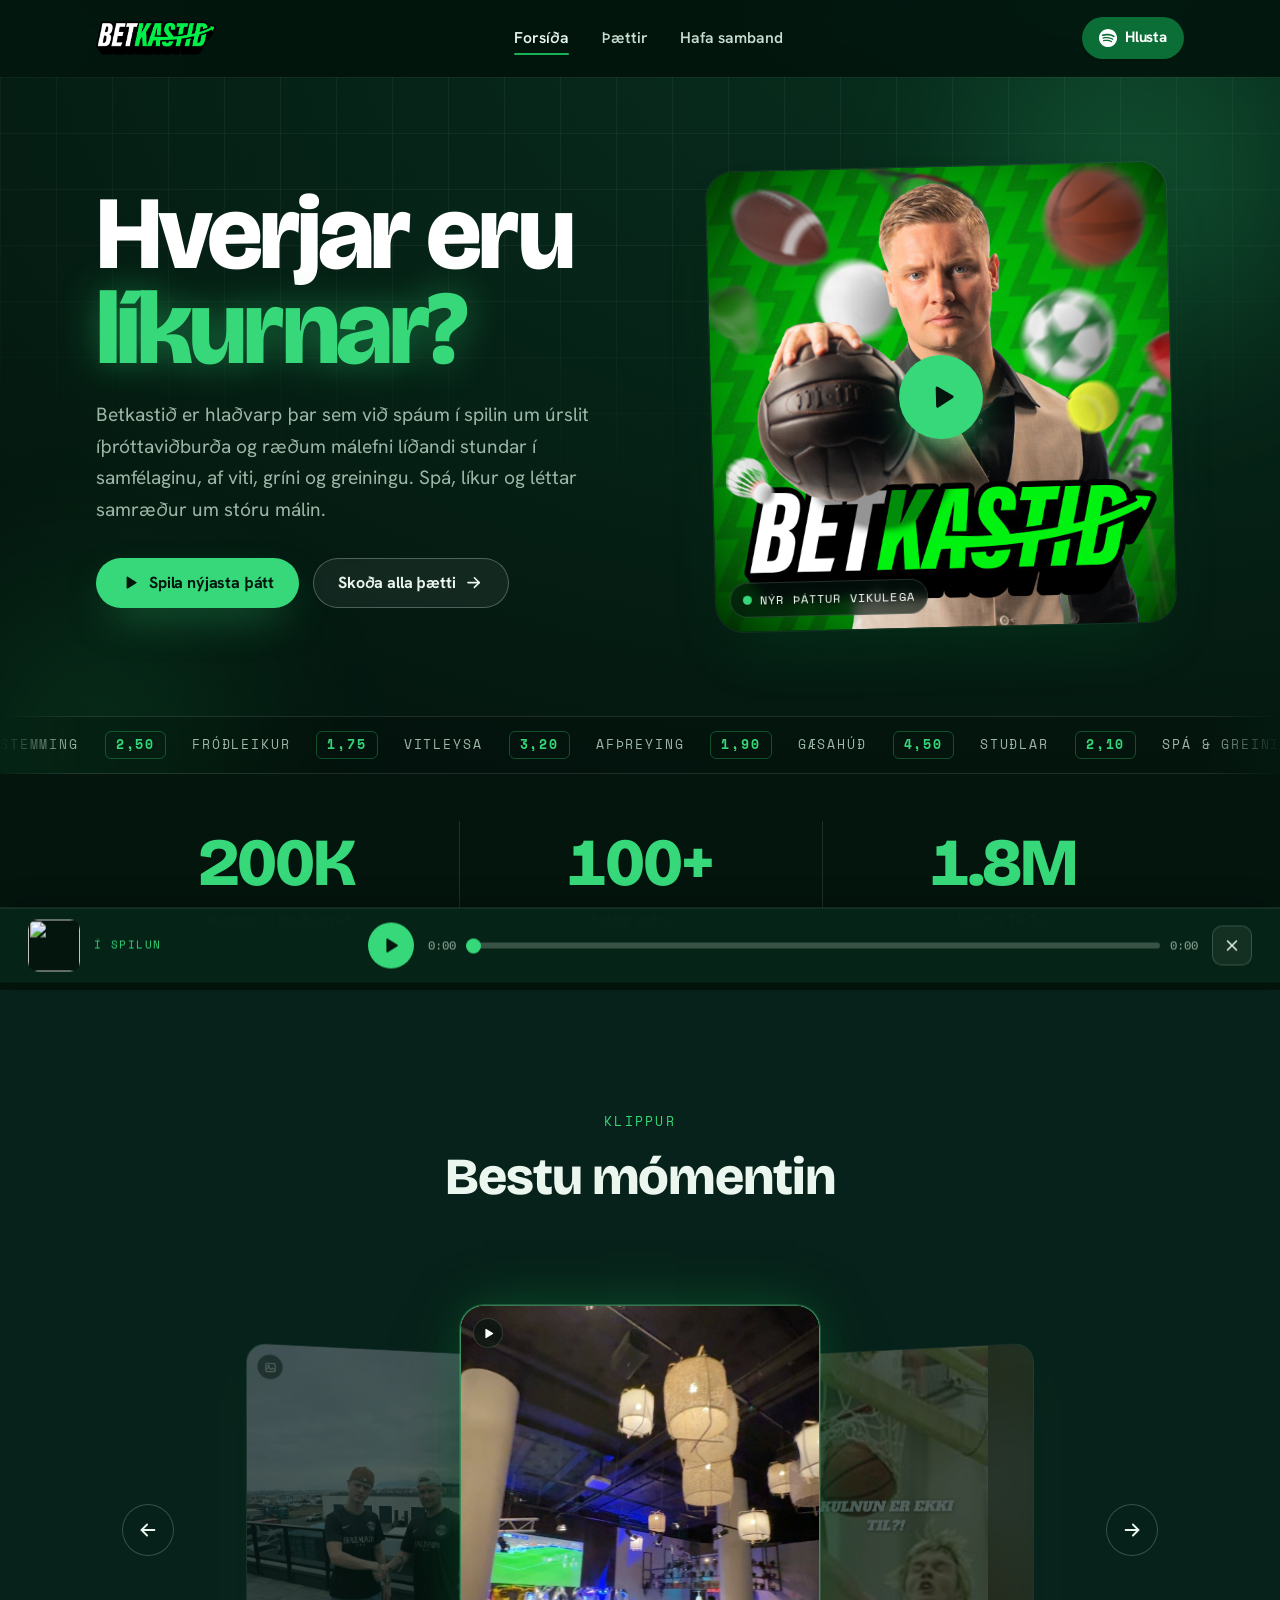
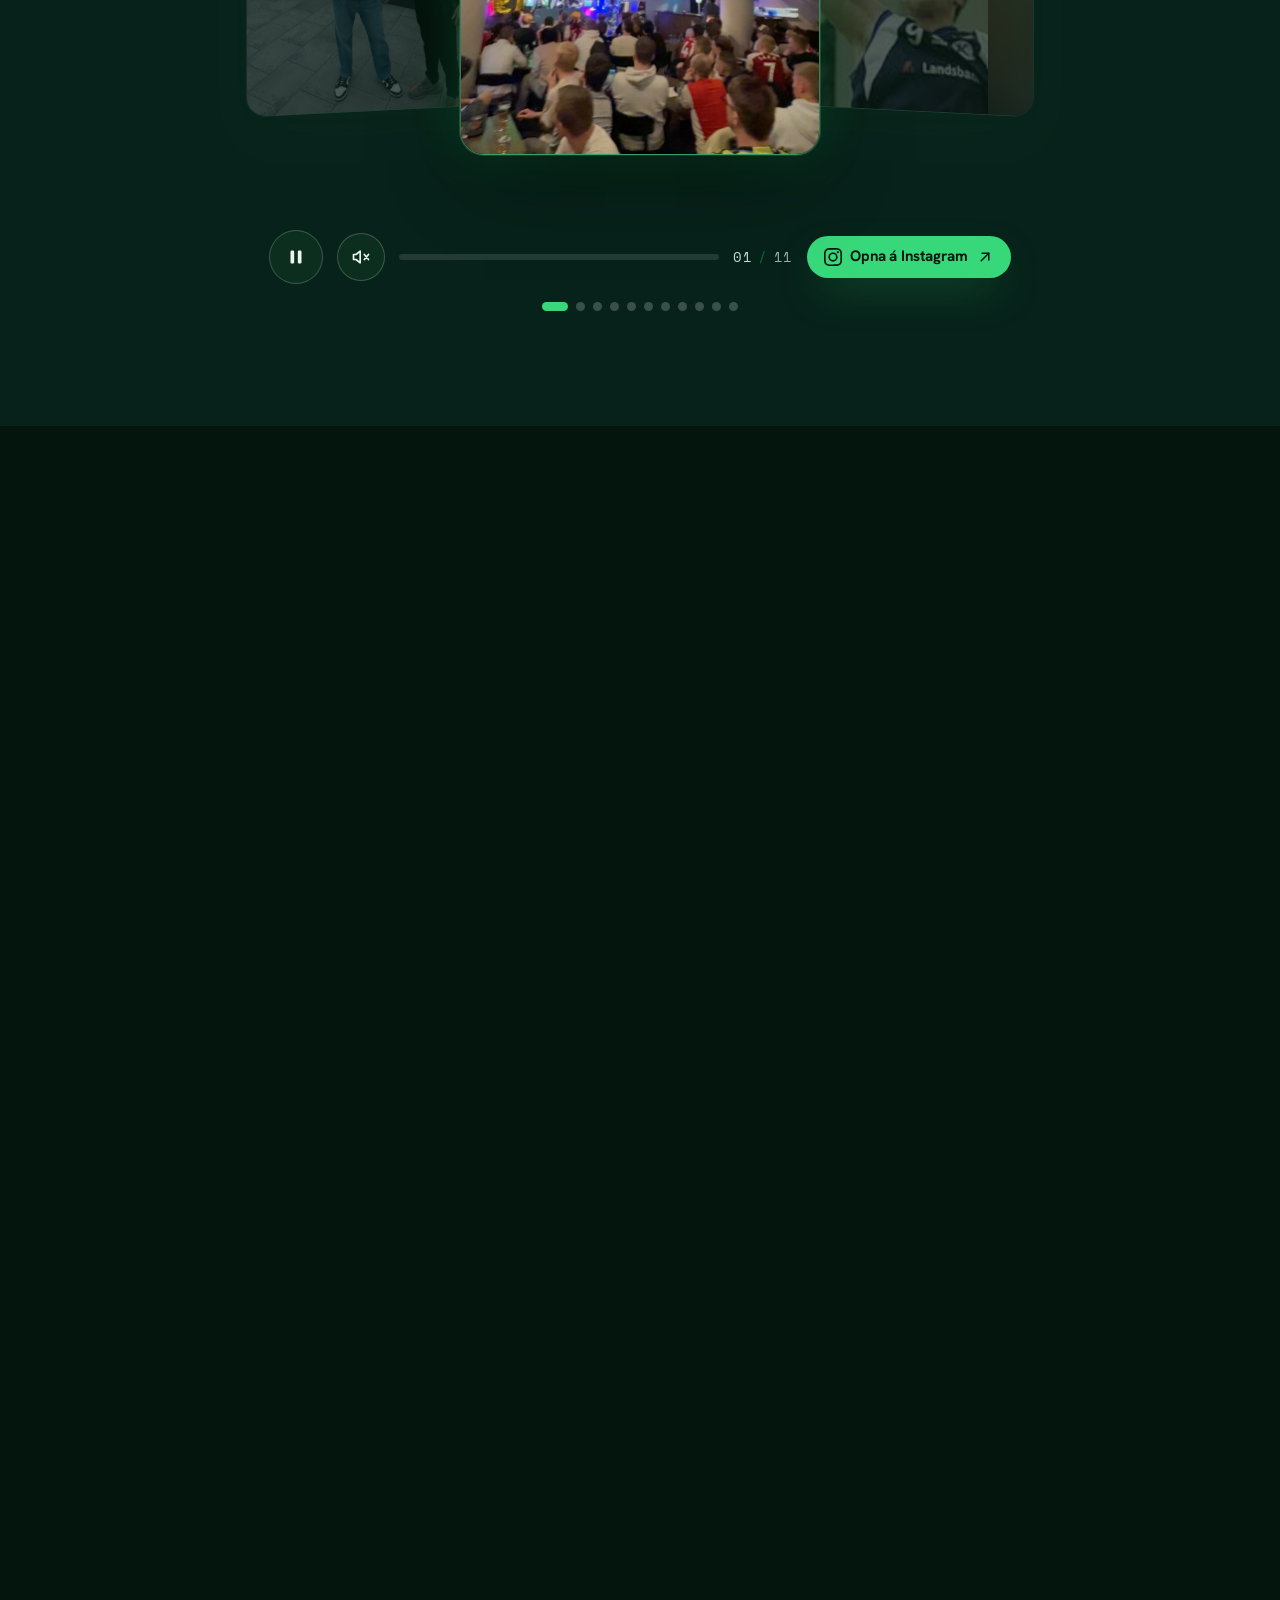
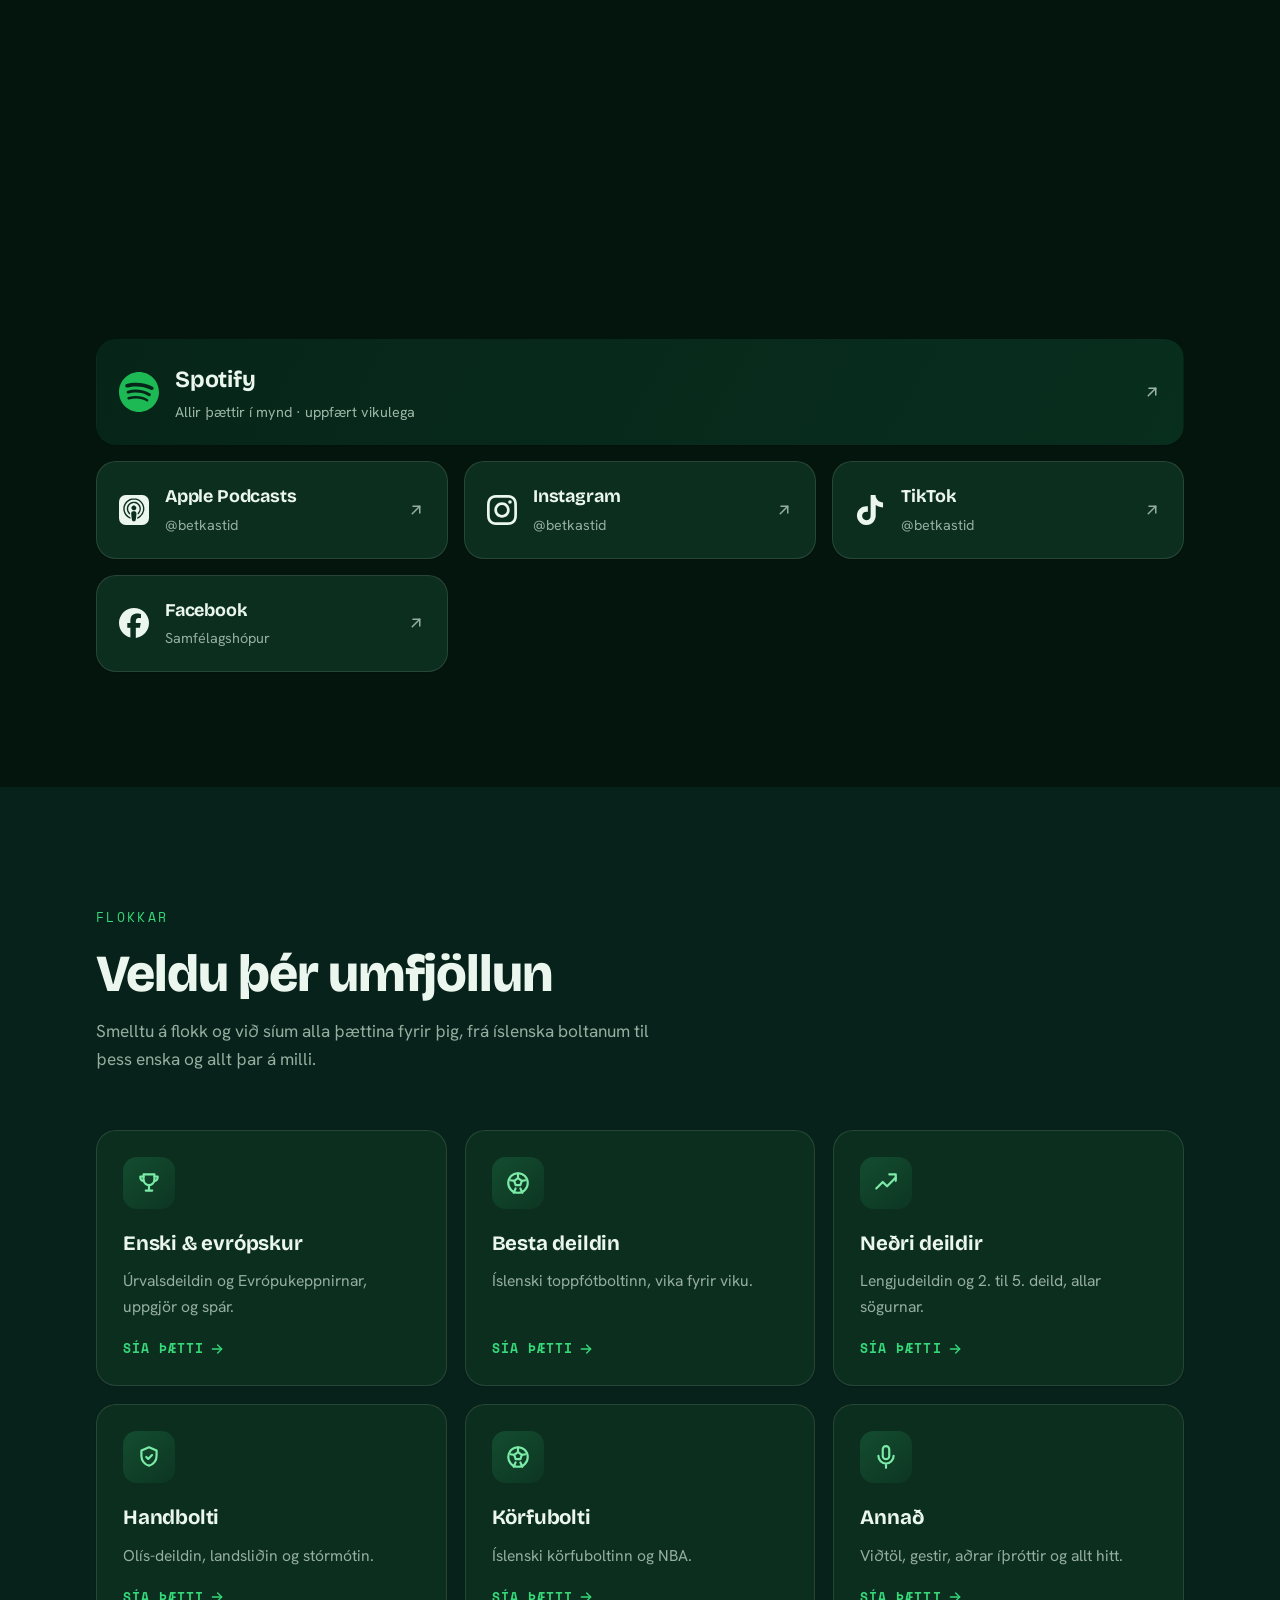
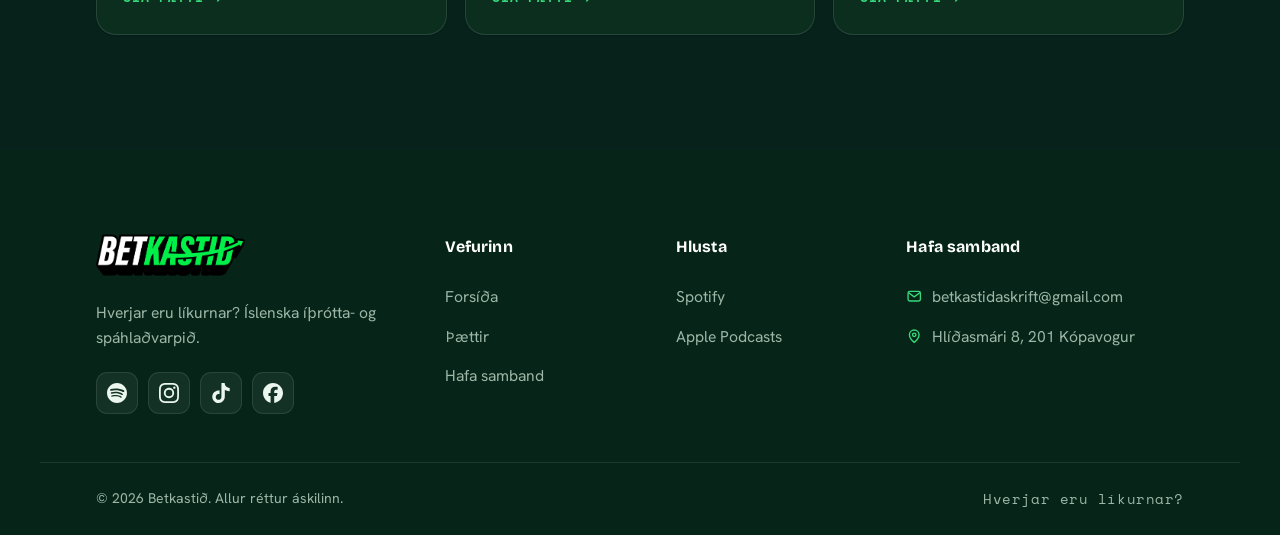
==== commit 298ab649: "Remove partners section and hero stat line from landing Drops two things from the landing page:  - T" ====
--- a/index.html
+++ b/index.html
@@ -143,14 +143,6 @@
               <svg class="ic" aria-hidden="true"><use href="#i-arrow-r"></use></svg>
             </a>
           </div>
-
-          <p class="hero-stats">
-            <span><strong>200K</strong> hlustanir</span>
-            <span class="hero-stats-dot" aria-hidden="true">·</span>
-            <span><strong>12K</strong> hlustendur</span>
-            <span class="hero-stats-dot" aria-hidden="true">·</span>
-            <span>Nýr þáttur <strong>vikulega</strong></span>
-          </p>
         </div>
 
         <div class="hero-figure">
@@ -472,34 +464,6 @@
       </div>
     </section>
 
-    <!-- ============ PARTNERS ============ -->
-    <section class="section partners" id="samstarf" aria-label="Samstarfsaðilar">
-      <div class="container">
-        <header class="section-head" data-reveal>
-          <p class="eyebrow">Samstarfsaðilar</p>
-          <h2 class="section-title">Í góðum félagsskap</h2>
-          <p class="section-sub">Við erum stolt af samstarfsaðilum okkar og opin fyrir fleirum. Hafðu samband ef fyrirtækið þitt vill vera með.</p>
-        </header>
-
-        <!-- NOTE: Þetta eru placeholder-merki. Skiptu þeim út fyrir raunveruleg (transparent,
-             hvít) logo samstarfsaðila, settu skrárnar í assets/partners/ og uppfærðu src + alt. -->
-        <div class="partner-grid" data-reveal>
-          <span class="partner-logo"><img src="assets/partners/partner-1.svg" alt="Samstarfsaðili" width="200" height="64" loading="lazy" /></span>
-          <span class="partner-logo"><img src="assets/partners/partner-2.svg" alt="Samstarfsaðili" width="200" height="64" loading="lazy" /></span>
-          <span class="partner-logo"><img src="assets/partners/partner-3.svg" alt="Samstarfsaðili" width="200" height="64" loading="lazy" /></span>
-          <span class="partner-logo"><img src="assets/partners/partner-4.svg" alt="Samstarfsaðili" width="200" height="64" loading="lazy" /></span>
-          <span class="partner-logo"><img src="assets/partners/partner-5.svg" alt="Samstarfsaðili" width="200" height="64" loading="lazy" /></span>
-        </div>
-
-        <div class="partners-cta" data-reveal>
-          <a class="btn btn-bright" href="hafa-samband.html#samstarf">
-            <svg class="ic" aria-hidden="true"><use href="#i-spark"></use></svg>
-            Verða samstarfsaðili
-          </a>
-        </div>
-      </div>
-    </section>
-
   </main>
 
   <!-- ============ FOOTER ============ -->
--- a/styles.css
+++ b/styles.css
@@ -1087,18 +1087,9 @@
 @media (max-width: 680px) { .ep-detail-art { width: 100%; max-width: 320px; } }
 
 /* =================================================================
-   Owner update: hero cover art, hero stat line, video, clips,
-   partners, and the contact-page about stats
+   Owner update: hero cover art, video, clips,
+   and the contact-page about stats
    ================================================================= */
-
-/* Hero: small trust/stat line (replaces the old rating row) */
-.hero-stats {
-  margin-top: 28px;
-  display: flex; flex-wrap: wrap; align-items: center; gap: 8px 12px;
-  font-size: .96rem; color: var(--on-dark-mut);
-}
-.hero-stats strong { color: #fff; font-variant-numeric: tabular-nums; }
-.hero-stats-dot { color: var(--green-700); }
 
 /* Hero: cover-art album card (replaces the host cut-out) */
 .hero-figure { align-items: center; }
@@ -1153,6 +1144,13 @@
   position: relative;
   height: clamp(470px, 62vh, 540px);
   perspective: 1700px;
+  /* The peeled-back 3D neighbour slides reach far past the deck on both sides.
+     Clip them horizontally so they never widen the page, that horizontal
+     overflow is what let mobile Safari pinch-zoom out and stick. overflow-x:clip
+     keeps the vertical glow/shadow visible; overflow-x:hidden is the Safari <16
+     fallback. */
+  overflow-x: hidden;
+  overflow-x: clip;
 }
 .clipshow-stage::before { /* ambient brand glow behind the deck */
   content: ""; position: absolute; left: 50%; top: 50%; z-index: 0;
@@ -1351,23 +1349,6 @@
 .eventvideo-mute.is-on .ic-muted { display: none; }
 .eventvideo-mute.is-on .ic-sound { display: block; }
 
-/* Partners */
-.partner-grid { display: grid; grid-template-columns: repeat(5, 1fr); gap: 18px; align-items: center; }
-.partner-logo {
-  display: flex; align-items: center; justify-content: center;
-  padding: 22px 18px; min-height: 96px;
-  background: rgba(234,246,238,.03);
-  border: 1px solid var(--line); border-radius: var(--radius);
-  transition: border-color .2s var(--ease), background .2s var(--ease);
-}
-.partner-logo:hover { border-color: var(--green-300); background: rgba(234,246,238,.06); }
-.partner-logo img {
-  width: auto; max-width: 100%; height: 40px; object-fit: contain;
-  opacity: .66; transition: opacity .2s var(--ease);
-}
-.partner-logo:hover img { opacity: 1; }
-.partners-cta { margin-top: clamp(28px, 4vw, 40px); display: flex; justify-content: center; }
-
 /* Contact page: about stats trio (replaces the old rating block) */
 .about-stats { margin-top: 24px; display: flex; flex-wrap: wrap; gap: 22px 26px; position: relative; z-index: 1; }
 .about-stats div { display: flex; flex-direction: column; }
@@ -1378,9 +1359,6 @@
 .about-stats span { margin-top: 5px; font-size: .82rem; color: var(--on-dark-mut); }
 
 /* Responsive for the new sections */
-@media (max-width: 1000px) {
-  .partner-grid { grid-template-columns: repeat(3, 1fr); }
-}
 @media (max-width: 720px) {
   /* On phones the deck collapses to a single focused clip, neighbours slide
      fully out and swipe/dots drive navigation. */
@@ -1392,7 +1370,6 @@
   .clipshow-arrow .ic { width: 19px; height: 19px; }
 }
 @media (max-width: 560px) {
-  .partner-grid { grid-template-columns: repeat(2, 1fr); }
   .hero-cover { width: min(86%, 360px); margin-inline: auto; }
   .hero-cover-play { width: 70px; height: 70px; }
   .hero-cover-play .ic { width: 28px; height: 28px; }
